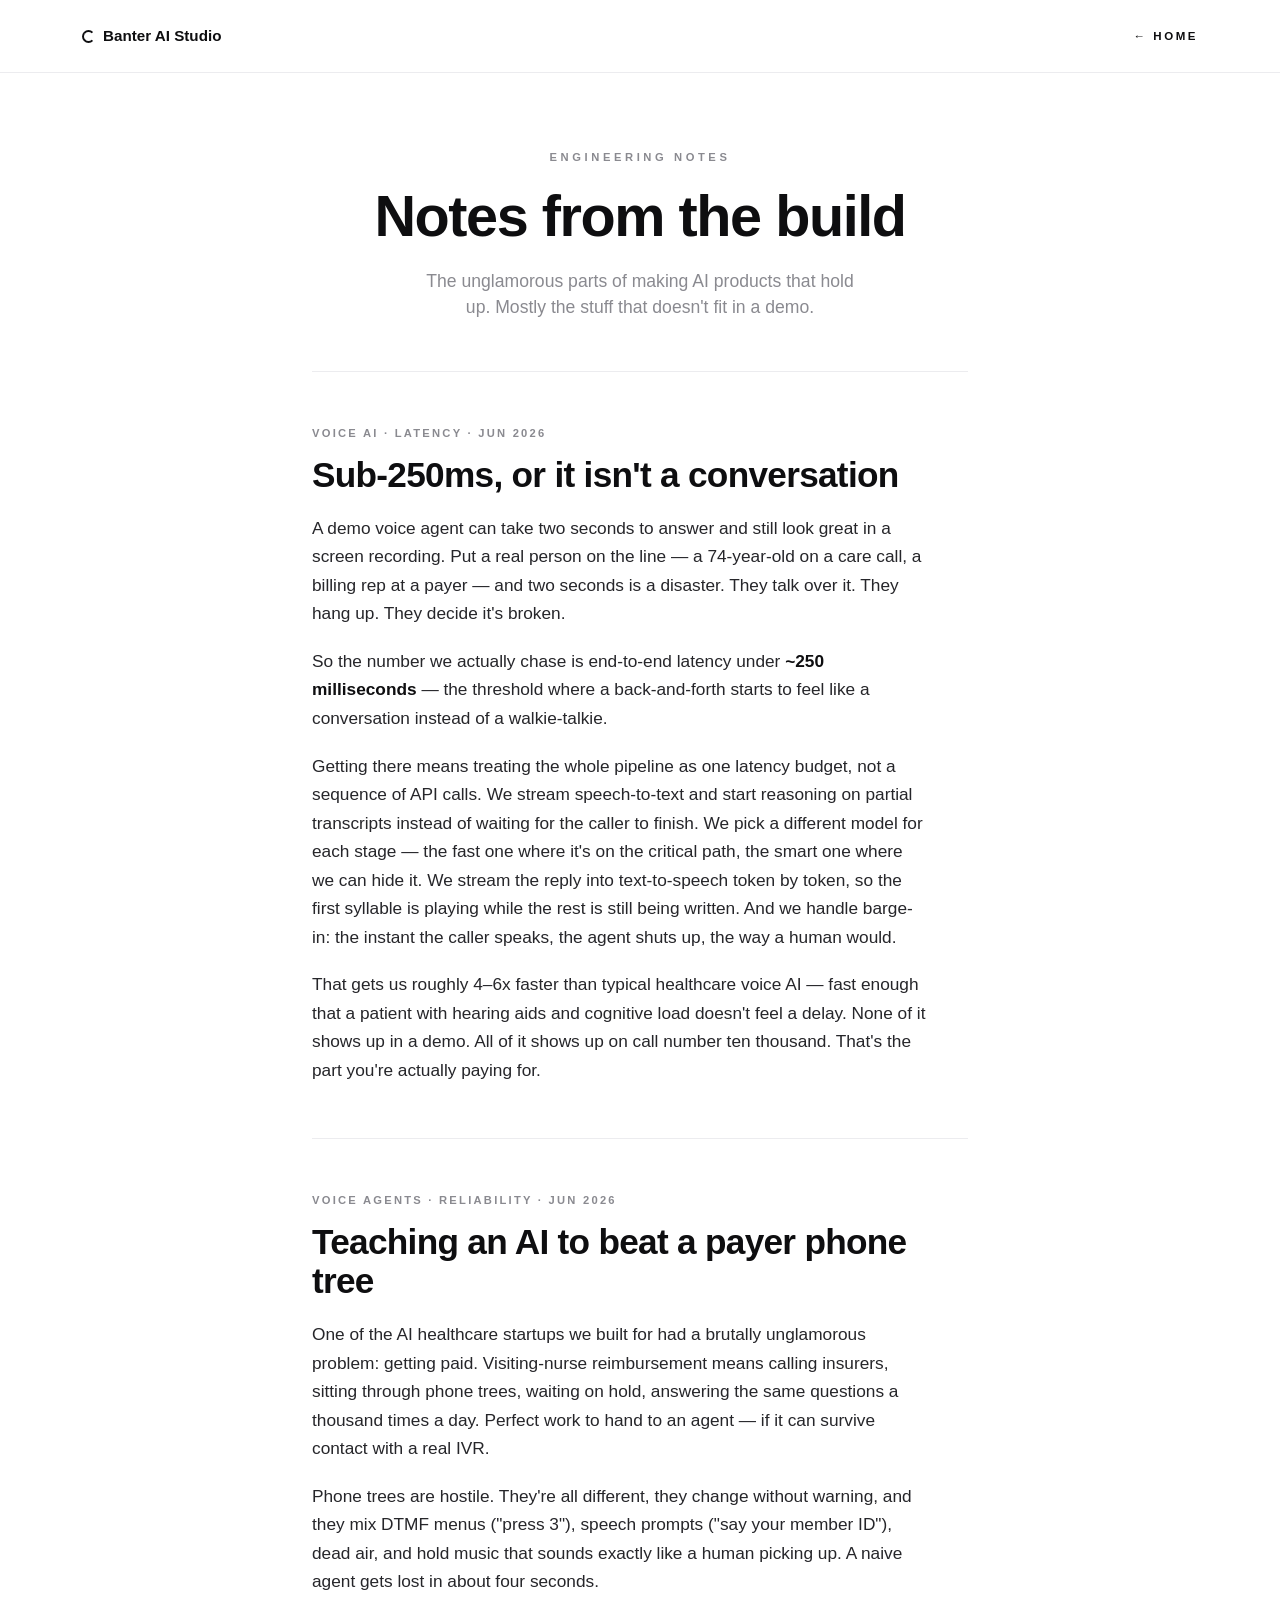
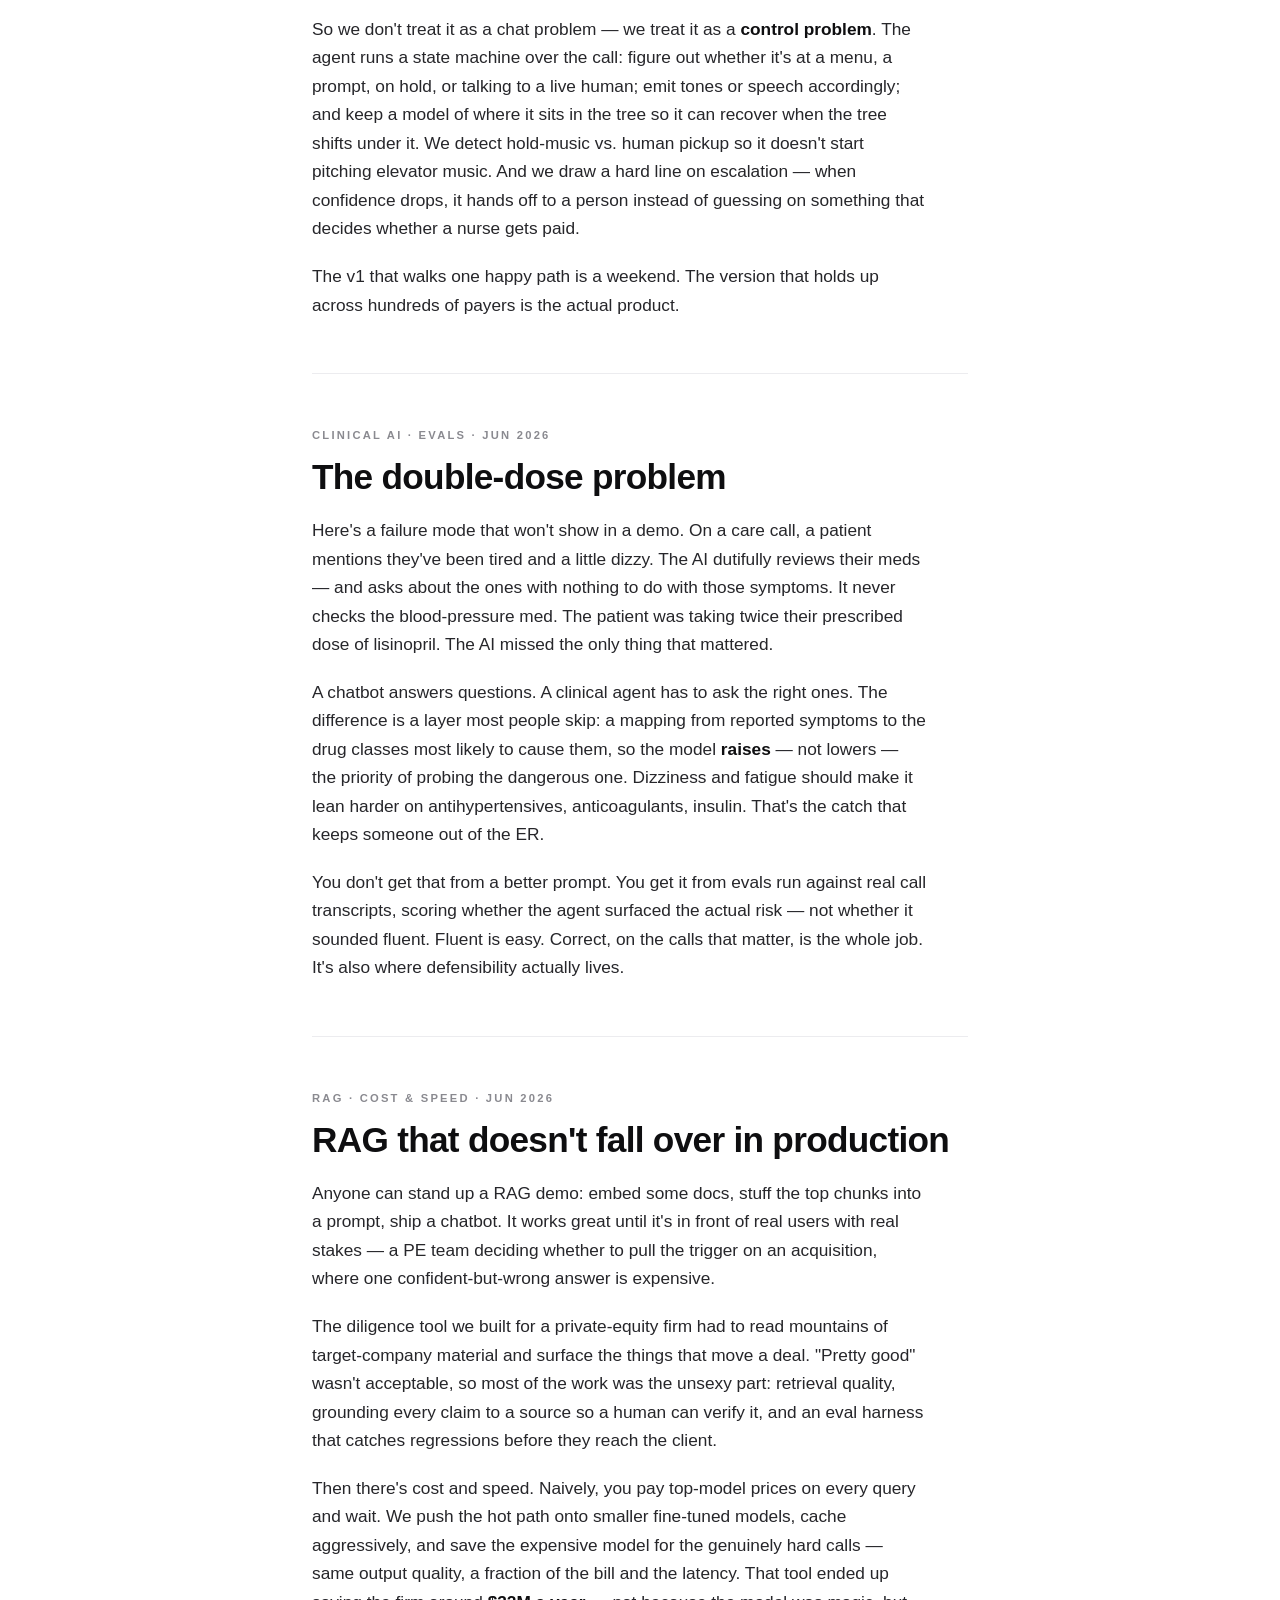
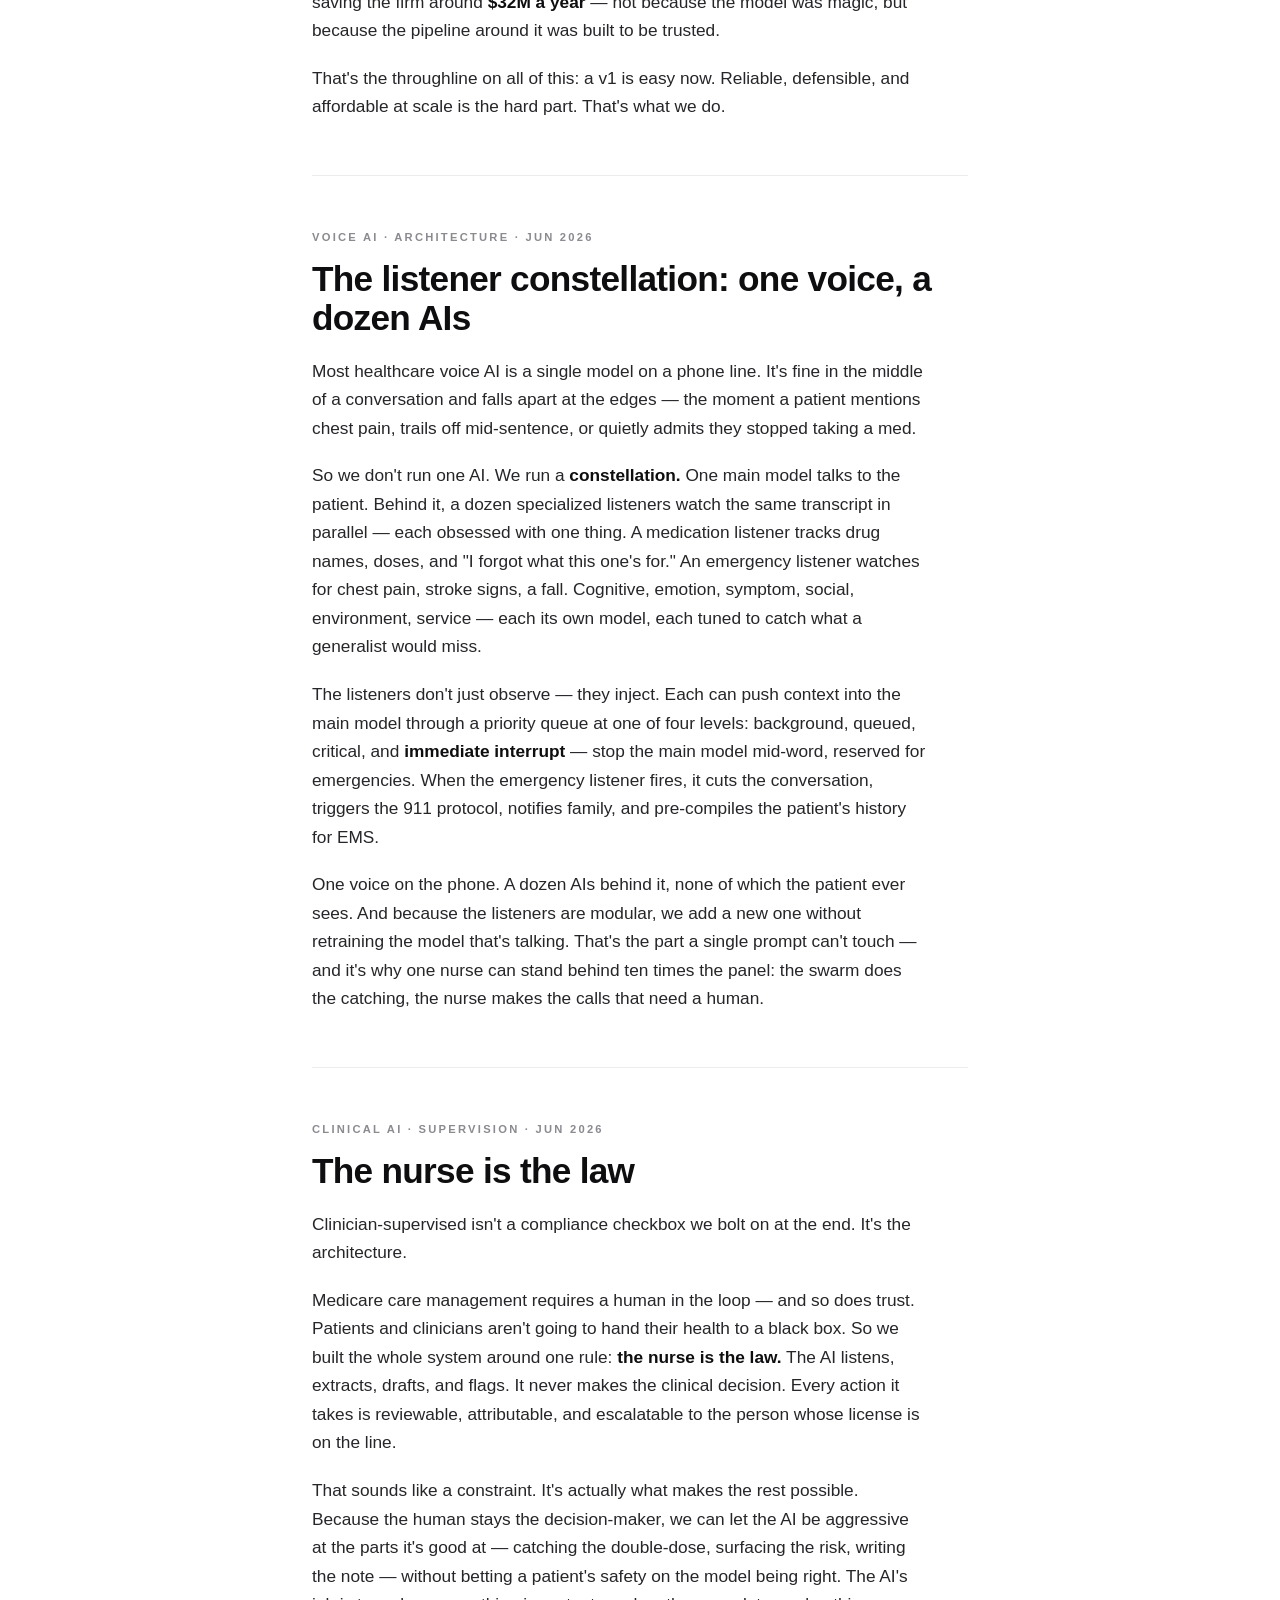
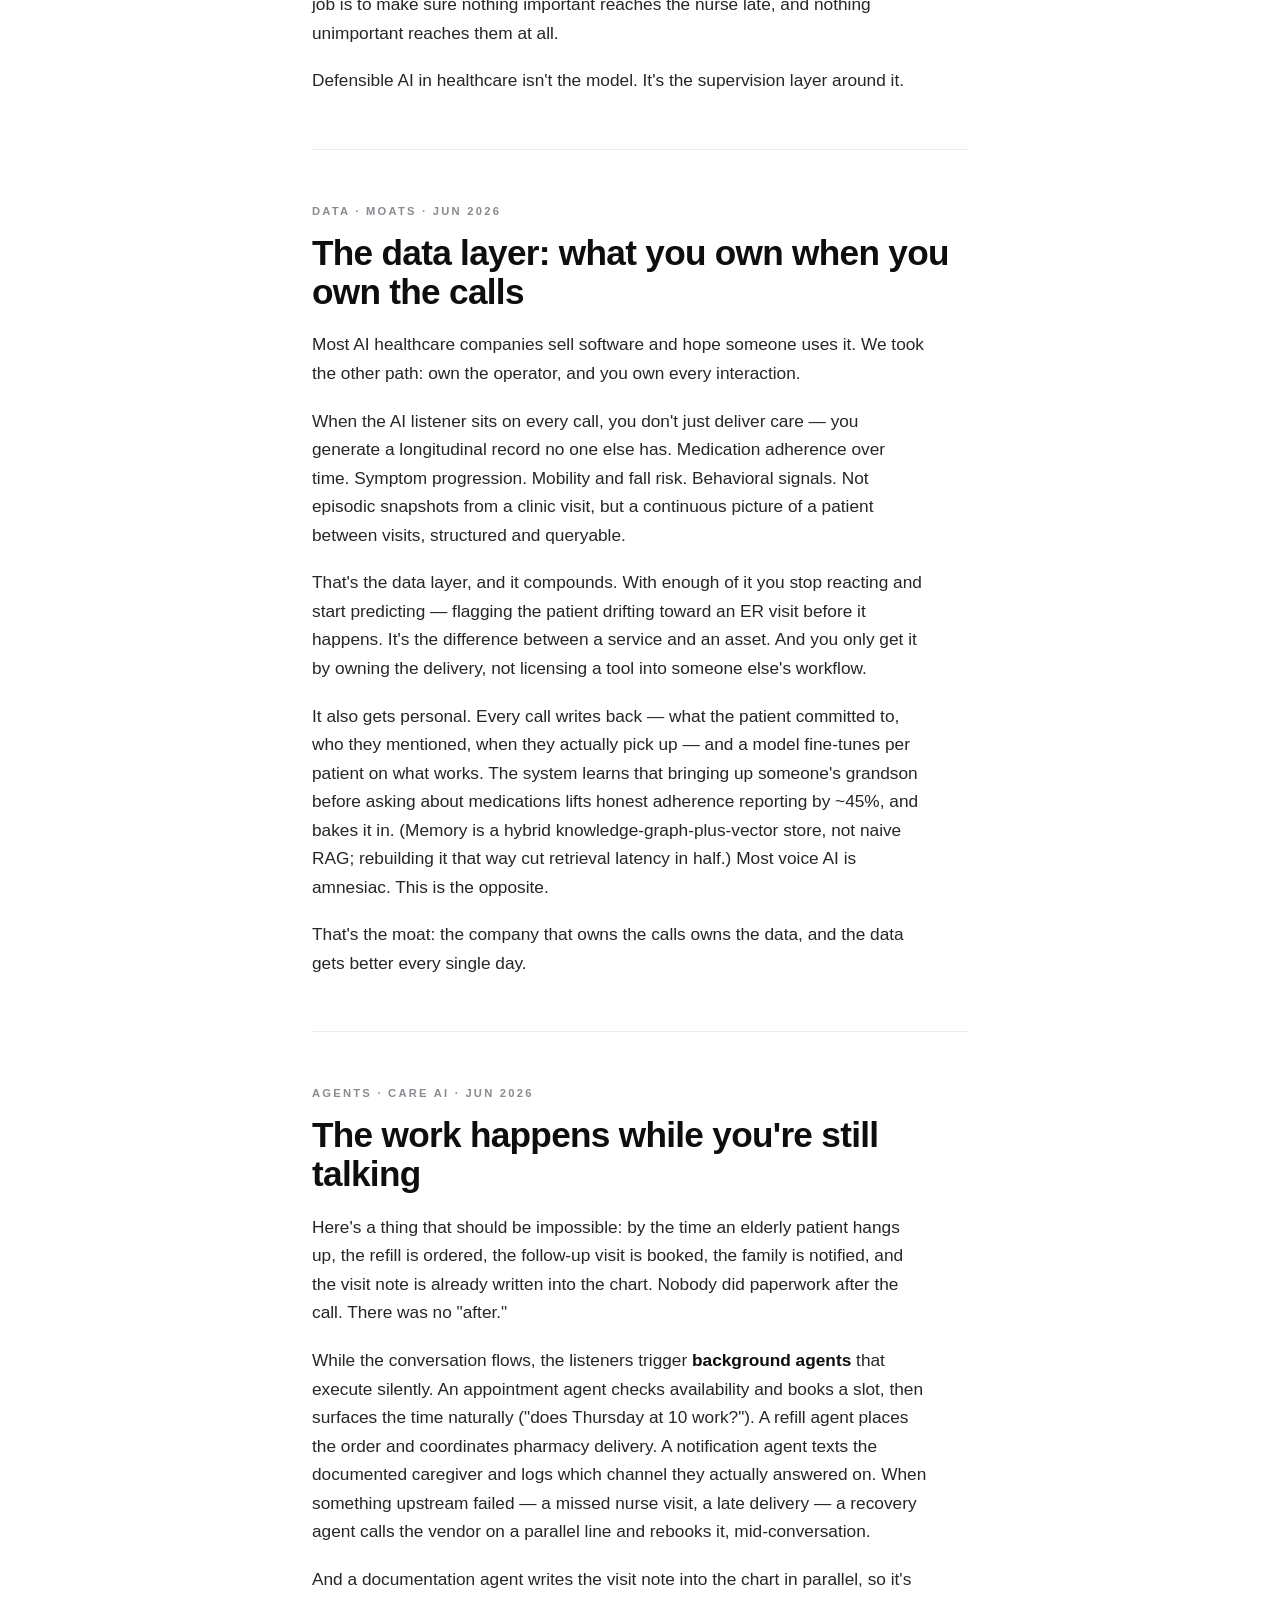
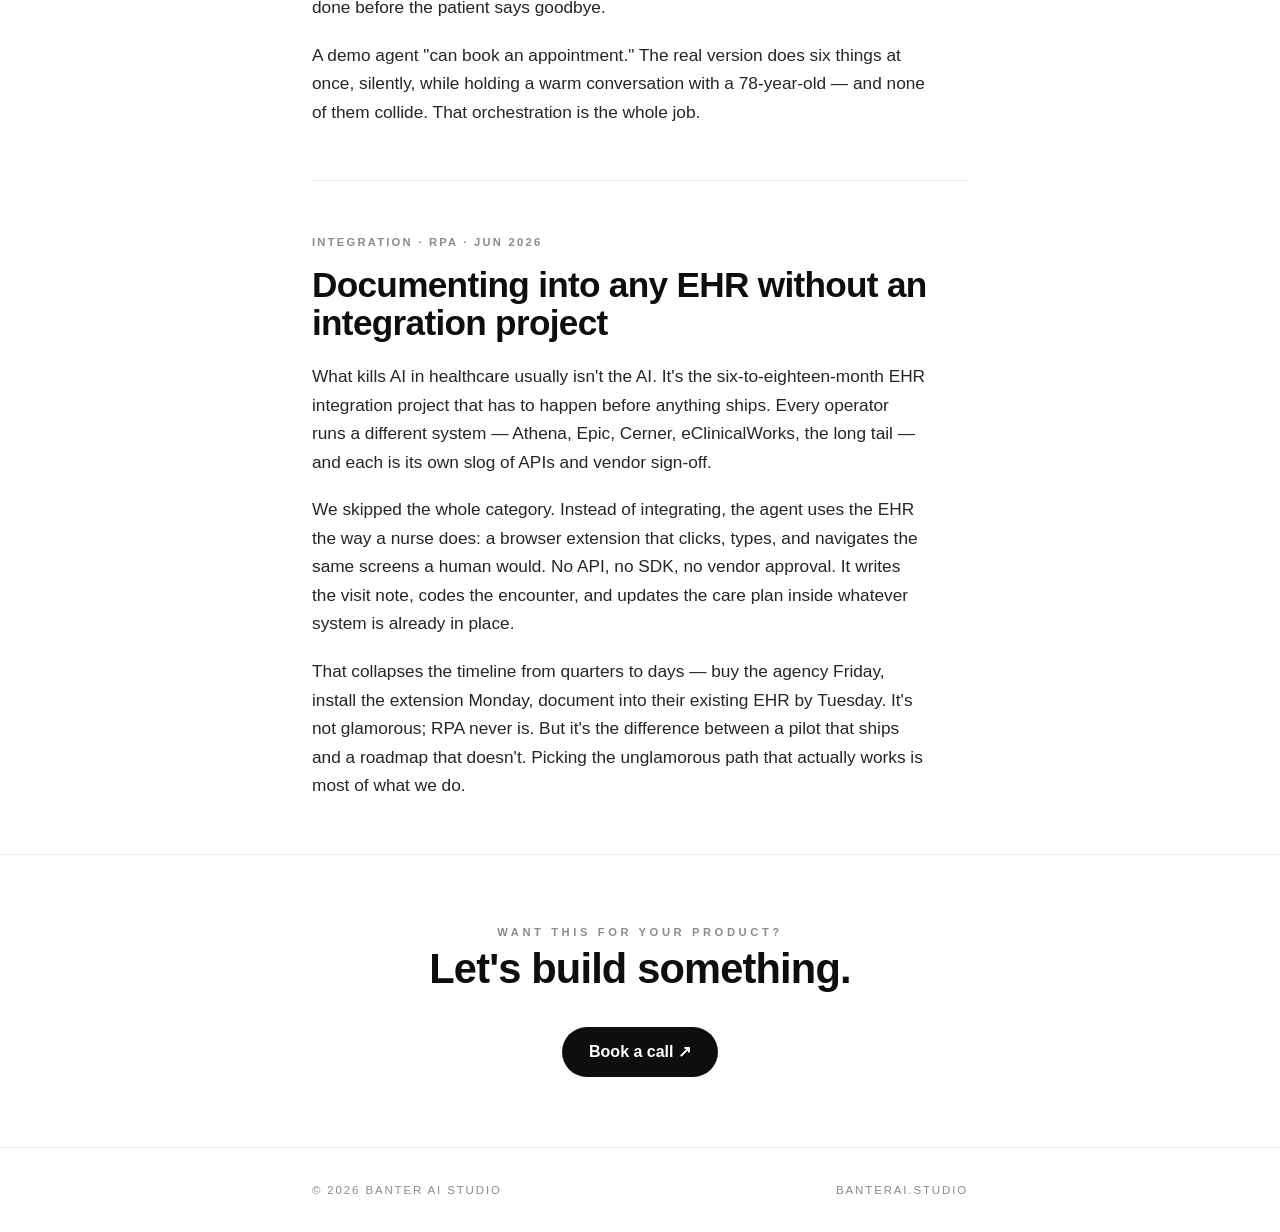
==== blog.html @ 206d5195 "Add files via upload" ====
<!-- Banter AI Studio — engineering notes. banterai.studio/blog -->
<!DOCTYPE html>
<html lang="en">
<head>
<meta charset="UTF-8">
<meta name="viewport" content="width=device-width, initial-scale=1.0">
<title>Banter AI Studio — Engineering Notes</title>
<meta name="description" content="Field notes from building defensible AI products. Voice latency, phone-tree agents, clinical safety, production RAG.">
<style>
  :root{ --ink:#0e0e10; --mute:#8a8a90; --faint:#bcbcc2; --line:#ececef; --bg:#ffffff; }
  *{box-sizing:border-box;margin:0;padding:0}
  html{scroll-behavior:smooth}
  body{font-family:-apple-system,BlinkMacSystemFont,"Segoe UI",Helvetica,Arial,sans-serif;
    color:var(--ink);background:var(--bg);-webkit-font-smoothing:antialiased;line-height:1.4}
  a{color:inherit;text-decoration:none}
  .wrap{max-width:720px;margin:0 auto;padding:0 32px}
  .eyebrow{font-size:.7rem;letter-spacing:.32em;text-transform:uppercase;color:var(--mute);font-weight:600}

  nav{position:fixed;top:0;left:0;right:0;z-index:20;background:rgba(255,255,255,.86);backdrop-filter:blur(10px);border-bottom:1px solid var(--line)}
  nav .row{display:flex;align-items:center;justify-content:space-between;height:72px;max-width:1180px;margin:0 auto;padding:0 32px}
  .mark{display:flex;align-items:center;gap:.5rem;font-weight:700;font-size:.95rem}
  .mark .dot{width:13px;height:13px;border:2px solid var(--ink);border-radius:50%;border-right-color:transparent;display:inline-block}
  .nav-link{font-size:.72rem;letter-spacing:.22em;text-transform:uppercase;font-weight:600}

  header.top{padding:150px 0 50px;text-align:center}
  header.top h1{margin-top:1.4rem;font-size:clamp(2.2rem,6vw,3.6rem);font-weight:800;letter-spacing:-.025em;line-height:1}
  header.top p{margin:1.4rem auto 0;font-size:1.1rem;color:var(--mute);max-width:46ch;line-height:1.5}

  article{padding:54px 0;border-top:1px solid var(--line)}
  article .tag{font-size:.7rem;letter-spacing:.2em;text-transform:uppercase;color:var(--mute);font-weight:600}
  article h2{margin-top:.9rem;font-size:clamp(1.6rem,3.6vw,2.2rem);font-weight:800;letter-spacing:-.02em;line-height:1.1}
  article p{margin-top:1.2rem;font-size:1.08rem;color:#26262a;line-height:1.65;max-width:64ch}
  article p .lead-in{color:var(--ink);font-weight:600}

  .endcap{padding:70px 0;border-top:1px solid var(--line);text-align:center}
  .endcap h3{font-size:clamp(1.6rem,5vw,2.6rem);font-weight:800;letter-spacing:-.02em}
  .endcap .book{display:inline-block;margin-top:1.8rem;background:var(--ink);color:#fff;padding:.85rem 1.7rem;border-radius:999px;font-size:1rem;font-weight:600}

  footer{border-top:1px solid var(--line);padding:34px 0;color:var(--mute);font-size:.72rem;letter-spacing:.16em;text-transform:uppercase}
  footer .row{display:flex;justify-content:space-between;flex-wrap:wrap;gap:1rem}
</style>
</head>
<body>

<nav>
  <div class="row">
    <a class="mark" href="index.html"><span class="dot"></span> Banter AI Studio</a>
    <a class="nav-link" href="index.html">← Home</a>
  </div>
</nav>

<header class="top">
  <div class="wrap">
    <div class="eyebrow">Engineering notes</div>
    <h1>Notes from the build</h1>
    <p>The unglamorous parts of making AI products that hold up. Mostly the stuff that doesn't fit in a demo.</p>
  </div>
</header>

<div class="wrap">

  <article>
    <div class="tag">Voice AI · Latency · Jun 2026</div>
    <h2>Sub-250ms, or it isn't a conversation</h2>
    <p>A demo voice agent can take two seconds to answer and still look great in a screen recording. Put a real person on the line — a 74-year-old on a care call, a billing rep at a payer — and two seconds is a disaster. They talk over it. They hang up. They decide it's broken.</p>
    <p>So the number we actually chase is end-to-end latency under <span class="lead-in">~250 milliseconds</span> — the threshold where a back-and-forth starts to feel like a conversation instead of a walkie-talkie.</p>
    <p>Getting there means treating the whole pipeline as one latency budget, not a sequence of API calls. We stream speech-to-text and start reasoning on partial transcripts instead of waiting for the caller to finish. We pick a different model for each stage — the fast one where it's on the critical path, the smart one where we can hide it. We stream the reply into text-to-speech token by token, so the first syllable is playing while the rest is still being written. And we handle barge-in: the instant the caller speaks, the agent shuts up, the way a human would.</p>
    <p>That gets us roughly 4–6x faster than typical healthcare voice AI — fast enough that a patient with hearing aids and cognitive load doesn't feel a delay. None of it shows up in a demo. All of it shows up on call number ten thousand. That's the part you're actually paying for.</p>
  </article>

  <article>
    <div class="tag">Voice agents · Reliability · Jun 2026</div>
    <h2>Teaching an AI to beat a payer phone tree</h2>
    <p>One of the AI healthcare startups we built for had a brutally unglamorous problem: getting paid. Visiting-nurse reimbursement means calling insurers, sitting through phone trees, waiting on hold, answering the same questions a thousand times a day. Perfect work to hand to an agent — if it can survive contact with a real IVR.</p>
    <p>Phone trees are hostile. They're all different, they change without warning, and they mix DTMF menus ("press 3"), speech prompts ("say your member ID"), dead air, and hold music that sounds exactly like a human picking up. A naive agent gets lost in about four seconds.</p>
    <p>So we don't treat it as a chat problem — we treat it as a <span class="lead-in">control problem</span>. The agent runs a state machine over the call: figure out whether it's at a menu, a prompt, on hold, or talking to a live human; emit tones or speech accordingly; and keep a model of where it sits in the tree so it can recover when the tree shifts under it. We detect hold-music vs. human pickup so it doesn't start pitching elevator music. And we draw a hard line on escalation — when confidence drops, it hands off to a person instead of guessing on something that decides whether a nurse gets paid.</p>
    <p>The v1 that walks one happy path is a weekend. The version that holds up across hundreds of payers is the actual product.</p>
  </article>

  <article>
    <div class="tag">Clinical AI · Evals · Jun 2026</div>
    <h2>The double-dose problem</h2>
    <p>Here's a failure mode that won't show in a demo. On a care call, a patient mentions they've been tired and a little dizzy. The AI dutifully reviews their meds — and asks about the ones with nothing to do with those symptoms. It never checks the blood-pressure med. The patient was taking twice their prescribed dose of lisinopril. The AI missed the only thing that mattered.</p>
    <p>A chatbot answers questions. A clinical agent has to ask the right ones. The difference is a layer most people skip: a mapping from reported symptoms to the drug classes most likely to cause them, so the model <span class="lead-in">raises</span> — not lowers — the priority of probing the dangerous one. Dizziness and fatigue should make it lean harder on antihypertensives, anticoagulants, insulin. That's the catch that keeps someone out of the ER.</p>
    <p>You don't get that from a better prompt. You get it from evals run against real call transcripts, scoring whether the agent surfaced the actual risk — not whether it sounded fluent. Fluent is easy. Correct, on the calls that matter, is the whole job. It's also where defensibility actually lives.</p>
  </article>

  <article>
    <div class="tag">RAG · Cost &amp; speed · Jun 2026</div>
    <h2>RAG that doesn't fall over in production</h2>
    <p>Anyone can stand up a RAG demo: embed some docs, stuff the top chunks into a prompt, ship a chatbot. It works great until it's in front of real users with real stakes — a PE team deciding whether to pull the trigger on an acquisition, where one confident-but-wrong answer is expensive.</p>
    <p>The diligence tool we built for a private-equity firm had to read mountains of target-company material and surface the things that move a deal. "Pretty good" wasn't acceptable, so most of the work was the unsexy part: retrieval quality, grounding every claim to a source so a human can verify it, and an eval harness that catches regressions before they reach the client.</p>
    <p>Then there's cost and speed. Naively, you pay top-model prices on every query and wait. We push the hot path onto smaller fine-tuned models, cache aggressively, and save the expensive model for the genuinely hard calls — same output quality, a fraction of the bill and the latency. That tool ended up saving the firm around <span class="lead-in">$32M a year</span> — not because the model was magic, but because the pipeline around it was built to be trusted.</p>
    <p>That's the throughline on all of this: a v1 is easy now. Reliable, defensible, and affordable at scale is the hard part. That's what we do.</p>
  </article>

  <article>
    <div class="tag">Voice AI · Architecture · Jun 2026</div>
    <h2>The listener constellation: one voice, a dozen AIs</h2>
    <p>Most healthcare voice AI is a single model on a phone line. It's fine in the middle of a conversation and falls apart at the edges — the moment a patient mentions chest pain, trails off mid-sentence, or quietly admits they stopped taking a med.</p>
    <p>So we don't run one AI. We run a <span class="lead-in">constellation.</span> One main model talks to the patient. Behind it, a dozen specialized listeners watch the same transcript in parallel — each obsessed with one thing. A medication listener tracks drug names, doses, and "I forgot what this one's for." An emergency listener watches for chest pain, stroke signs, a fall. Cognitive, emotion, symptom, social, environment, service — each its own model, each tuned to catch what a generalist would miss.</p>
    <p>The listeners don't just observe — they inject. Each can push context into the main model through a priority queue at one of four levels: background, queued, critical, and <span class="lead-in">immediate interrupt</span> — stop the main model mid-word, reserved for emergencies. When the emergency listener fires, it cuts the conversation, triggers the 911 protocol, notifies family, and pre-compiles the patient's history for EMS.</p>
    <p>One voice on the phone. A dozen AIs behind it, none of which the patient ever sees. And because the listeners are modular, we add a new one without retraining the model that's talking. That's the part a single prompt can't touch — and it's why one nurse can stand behind ten times the panel: the swarm does the catching, the nurse makes the calls that need a human.</p>
  </article>

  <article>
    <div class="tag">Clinical AI · Supervision · Jun 2026</div>
    <h2>The nurse is the law</h2>
    <p>Clinician-supervised isn't a compliance checkbox we bolt on at the end. It's the architecture.</p>
    <p>Medicare care management requires a human in the loop — and so does trust. Patients and clinicians aren't going to hand their health to a black box. So we built the whole system around one rule: <span class="lead-in">the nurse is the law.</span> The AI listens, extracts, drafts, and flags. It never makes the clinical decision. Every action it takes is reviewable, attributable, and escalatable to the person whose license is on the line.</p>
    <p>That sounds like a constraint. It's actually what makes the rest possible. Because the human stays the decision-maker, we can let the AI be aggressive at the parts it's good at — catching the double-dose, surfacing the risk, writing the note — without betting a patient's safety on the model being right. The AI's job is to make sure nothing important reaches the nurse late, and nothing unimportant reaches them at all.</p>
    <p>Defensible AI in healthcare isn't the model. It's the supervision layer around it.</p>
  </article>

  <article>
    <div class="tag">Data · Moats · Jun 2026</div>
    <h2>The data layer: what you own when you own the calls</h2>
    <p>Most AI healthcare companies sell software and hope someone uses it. We took the other path: own the operator, and you own every interaction.</p>
    <p>When the AI listener sits on every call, you don't just deliver care — you generate a longitudinal record no one else has. Medication adherence over time. Symptom progression. Mobility and fall risk. Behavioral signals. Not episodic snapshots from a clinic visit, but a continuous picture of a patient between visits, structured and queryable.</p>
    <p>That's the data layer, and it compounds. With enough of it you stop reacting and start predicting — flagging the patient drifting toward an ER visit before it happens. It's the difference between a service and an asset. And you only get it by owning the delivery, not licensing a tool into someone else's workflow.</p>
    <p>It also gets personal. Every call writes back — what the patient committed to, who they mentioned, when they actually pick up — and a model fine-tunes per patient on what works. The system learns that bringing up someone's grandson before asking about medications lifts honest adherence reporting by ~45%, and bakes it in. (Memory is a hybrid knowledge-graph-plus-vector store, not naive RAG; rebuilding it that way cut retrieval latency in half.) Most voice AI is amnesiac. This is the opposite.</p>
    <p>That's the moat: the company that owns the calls owns the data, and the data gets better every single day.</p>
  </article>

  <article>
    <div class="tag">Agents · Care AI · Jun 2026</div>
    <h2>The work happens while you're still talking</h2>
    <p>Here's a thing that should be impossible: by the time an elderly patient hangs up, the refill is ordered, the follow-up visit is booked, the family is notified, and the visit note is already written into the chart. Nobody did paperwork after the call. There was no "after."</p>
    <p>While the conversation flows, the listeners trigger <span class="lead-in">background agents</span> that execute silently. An appointment agent checks availability and books a slot, then surfaces the time naturally ("does Thursday at 10 work?"). A refill agent places the order and coordinates pharmacy delivery. A notification agent texts the documented caregiver and logs which channel they actually answered on. When something upstream failed — a missed nurse visit, a late delivery — a recovery agent calls the vendor on a parallel line and rebooks it, mid-conversation.</p>
    <p>And a documentation agent writes the visit note into the chart in parallel, so it's done before the patient says goodbye.</p>
    <p>A demo agent "can book an appointment." The real version does six things at once, silently, while holding a warm conversation with a 78-year-old — and none of them collide. That orchestration is the whole job.</p>
  </article>

  <article>
    <div class="tag">Integration · RPA · Jun 2026</div>
    <h2>Documenting into any EHR without an integration project</h2>
    <p>What kills AI in healthcare usually isn't the AI. It's the six-to-eighteen-month EHR integration project that has to happen before anything ships. Every operator runs a different system — Athena, Epic, Cerner, eClinicalWorks, the long tail — and each is its own slog of APIs and vendor sign-off.</p>
    <p>We skipped the whole category. Instead of integrating, the agent uses the EHR the way a nurse does: a browser extension that clicks, types, and navigates the same screens a human would. No API, no SDK, no vendor approval. It writes the visit note, codes the encounter, and updates the care plan inside whatever system is already in place.</p>
    <p>That collapses the timeline from quarters to days — buy the agency Friday, install the extension Monday, document into their existing EHR by Tuesday. It's not glamorous; RPA never is. But it's the difference between a pilot that ships and a roadmap that doesn't. Picking the unglamorous path that actually works is most of what we do.</p>
  </article>

</div>

<div class="endcap">
  <div class="wrap">
    <div class="eyebrow">Want this for your product?</div>
    <h3>Let's build something.</h3>
    <a class="book" href="https://calendly.com/banterai" target="_blank" rel="noopener">Book a call ↗</a>
  </div>
</div>

<footer>
  <div class="wrap">
    <div class="row">
      <span>© 2026 Banter AI Studio</span>
      <span>banterai.studio</span>
    </div>
  </div>
</footer>

</body>
</html>
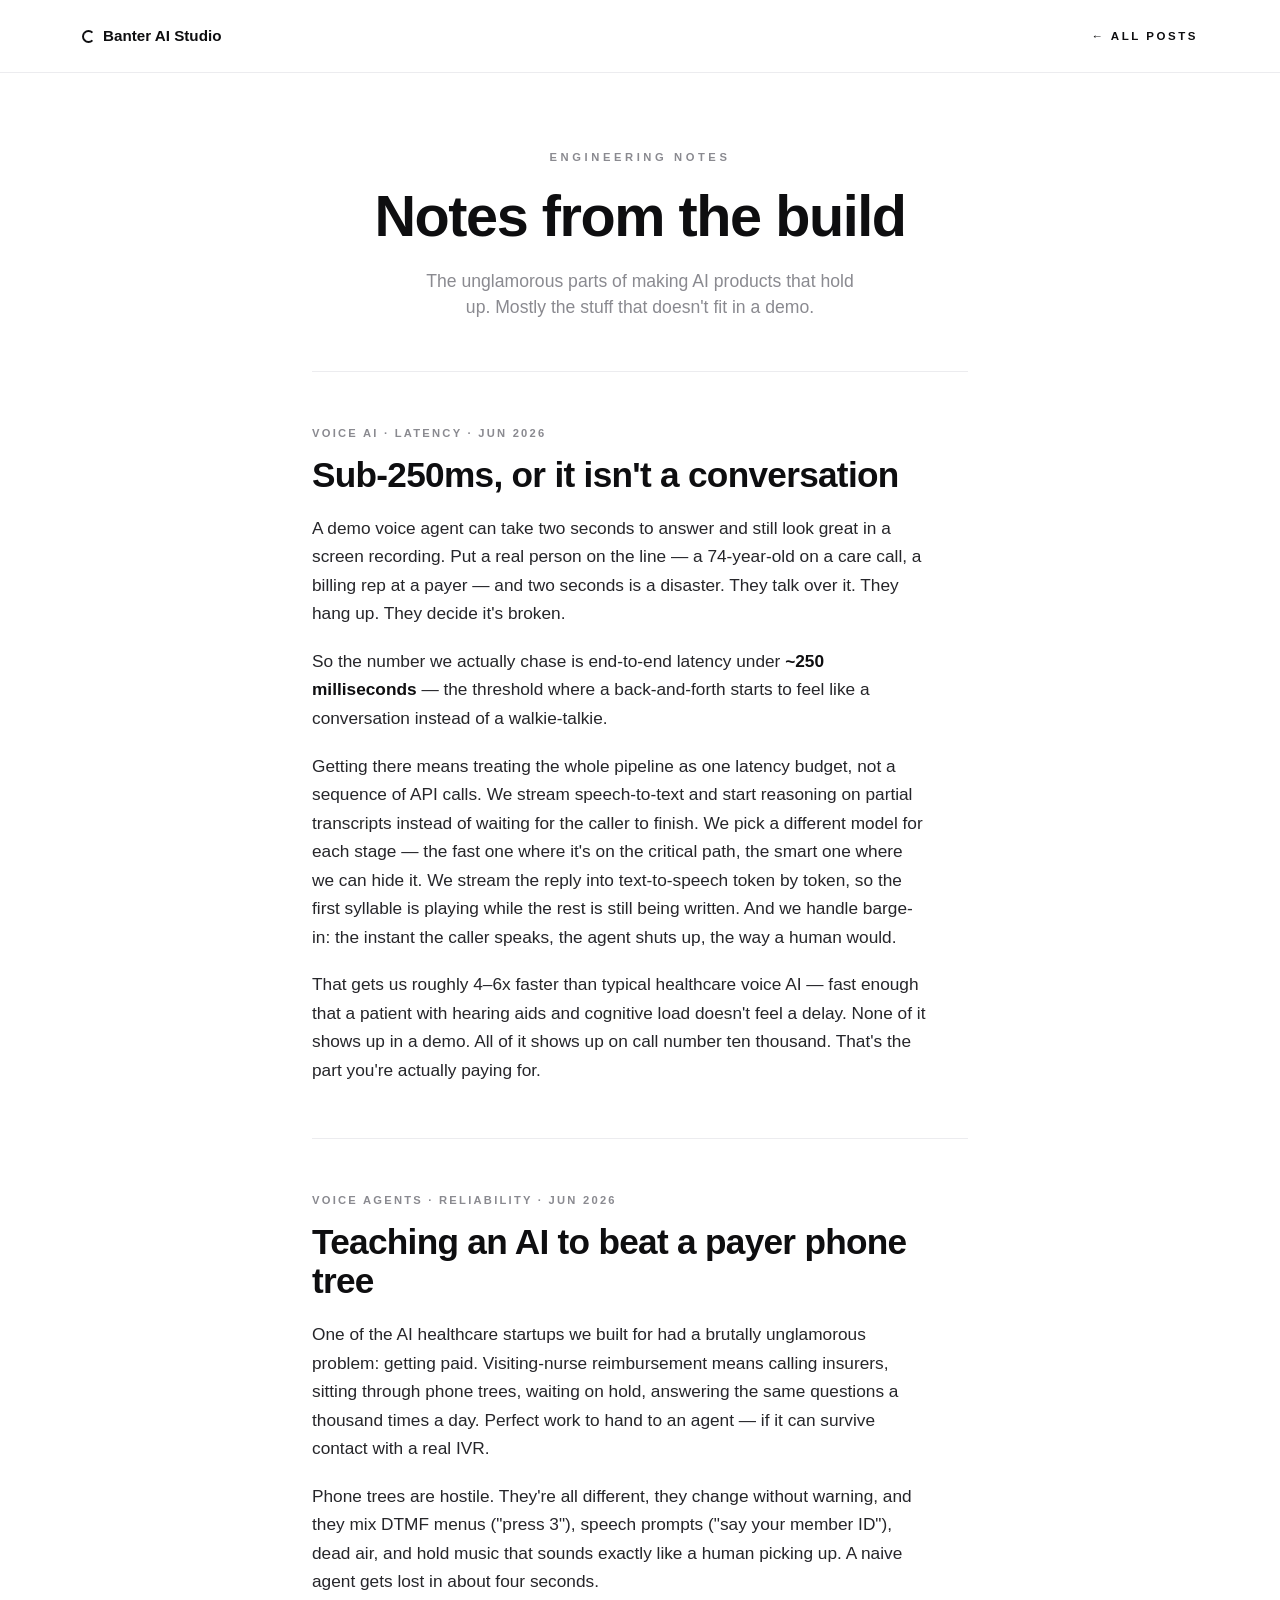
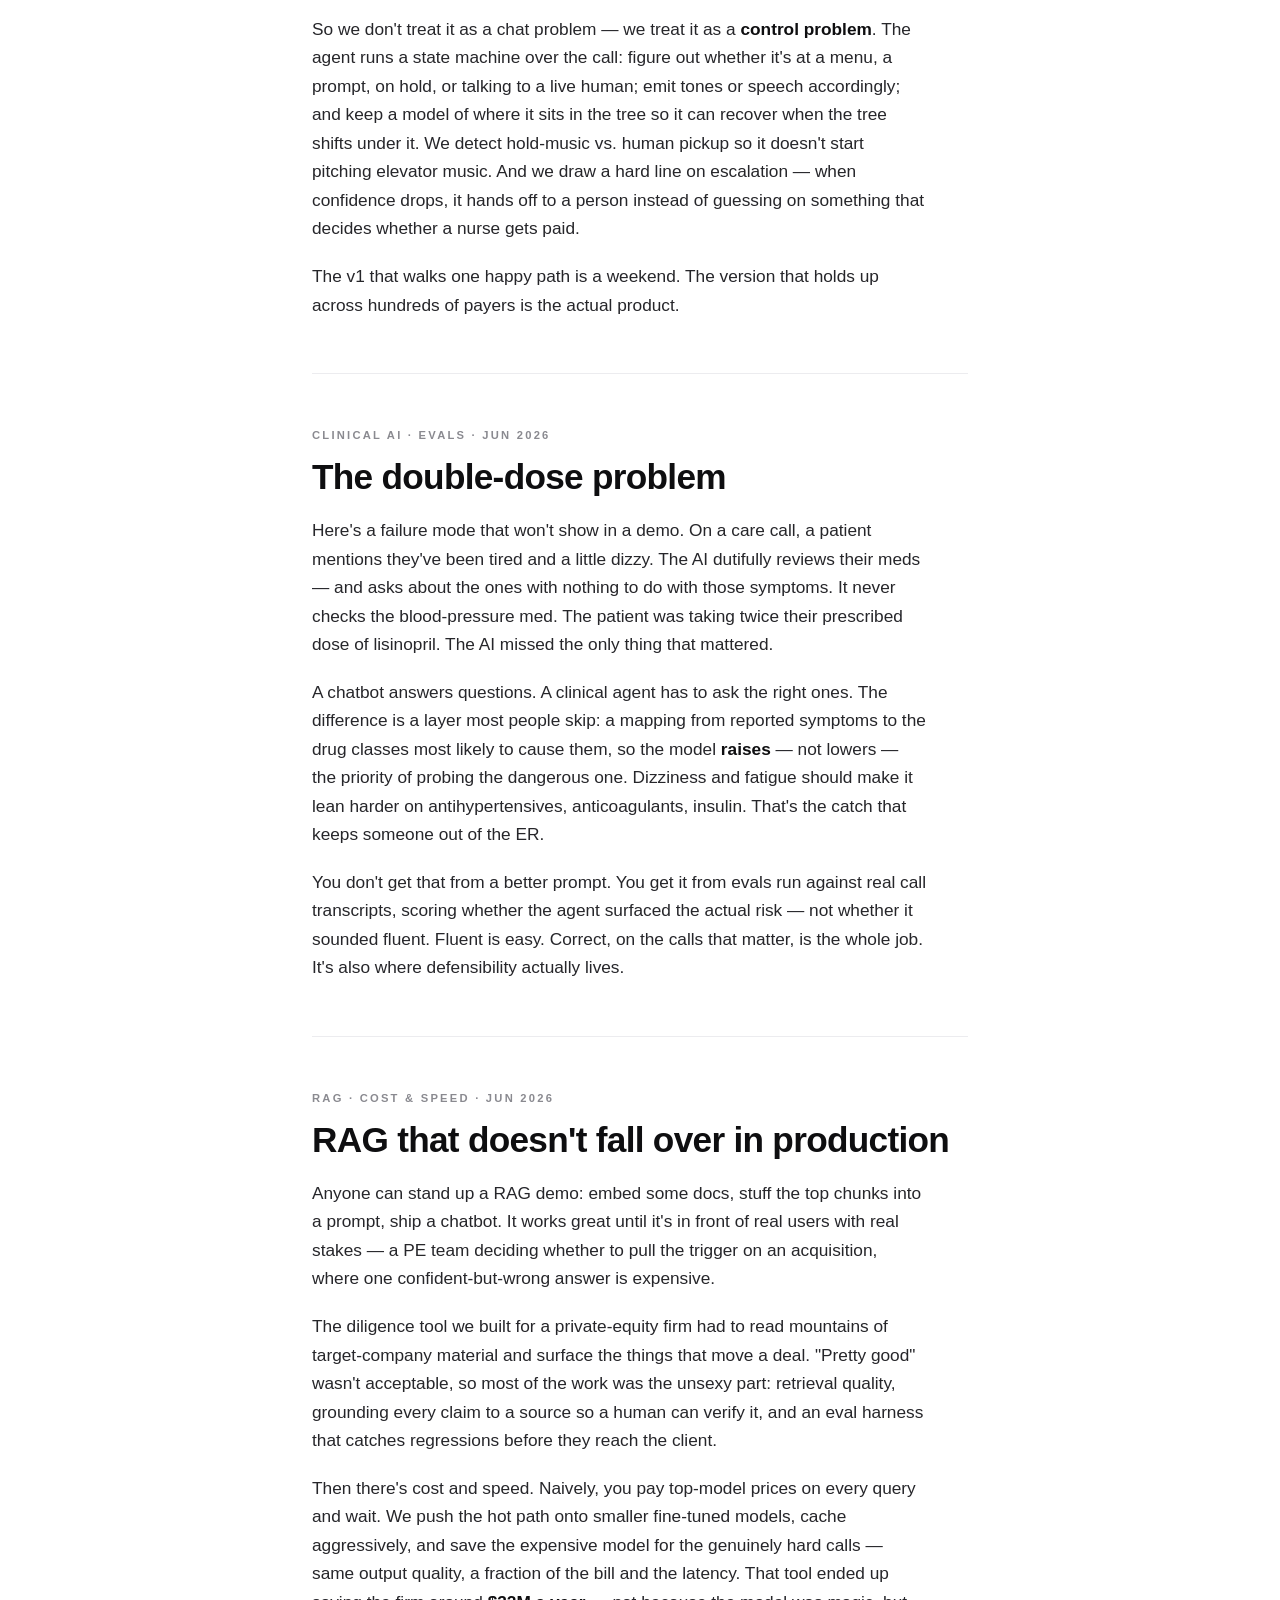
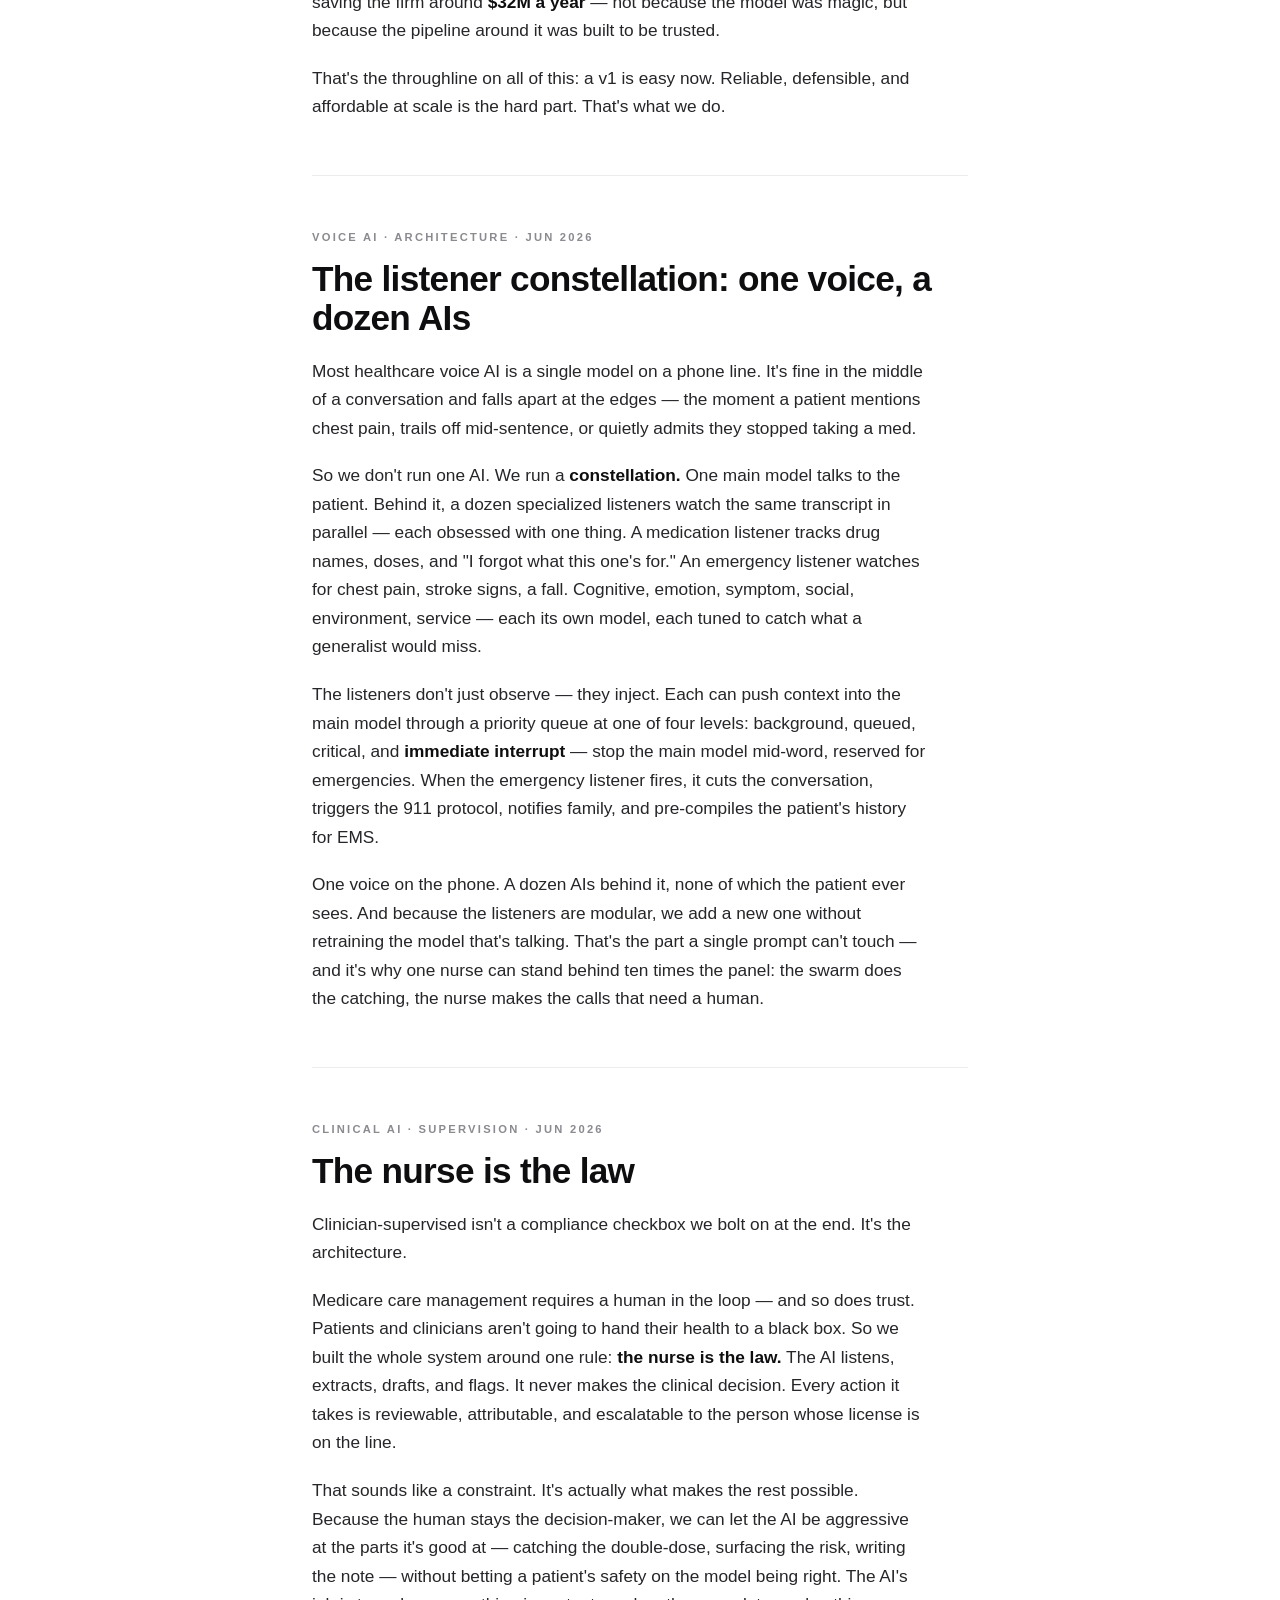
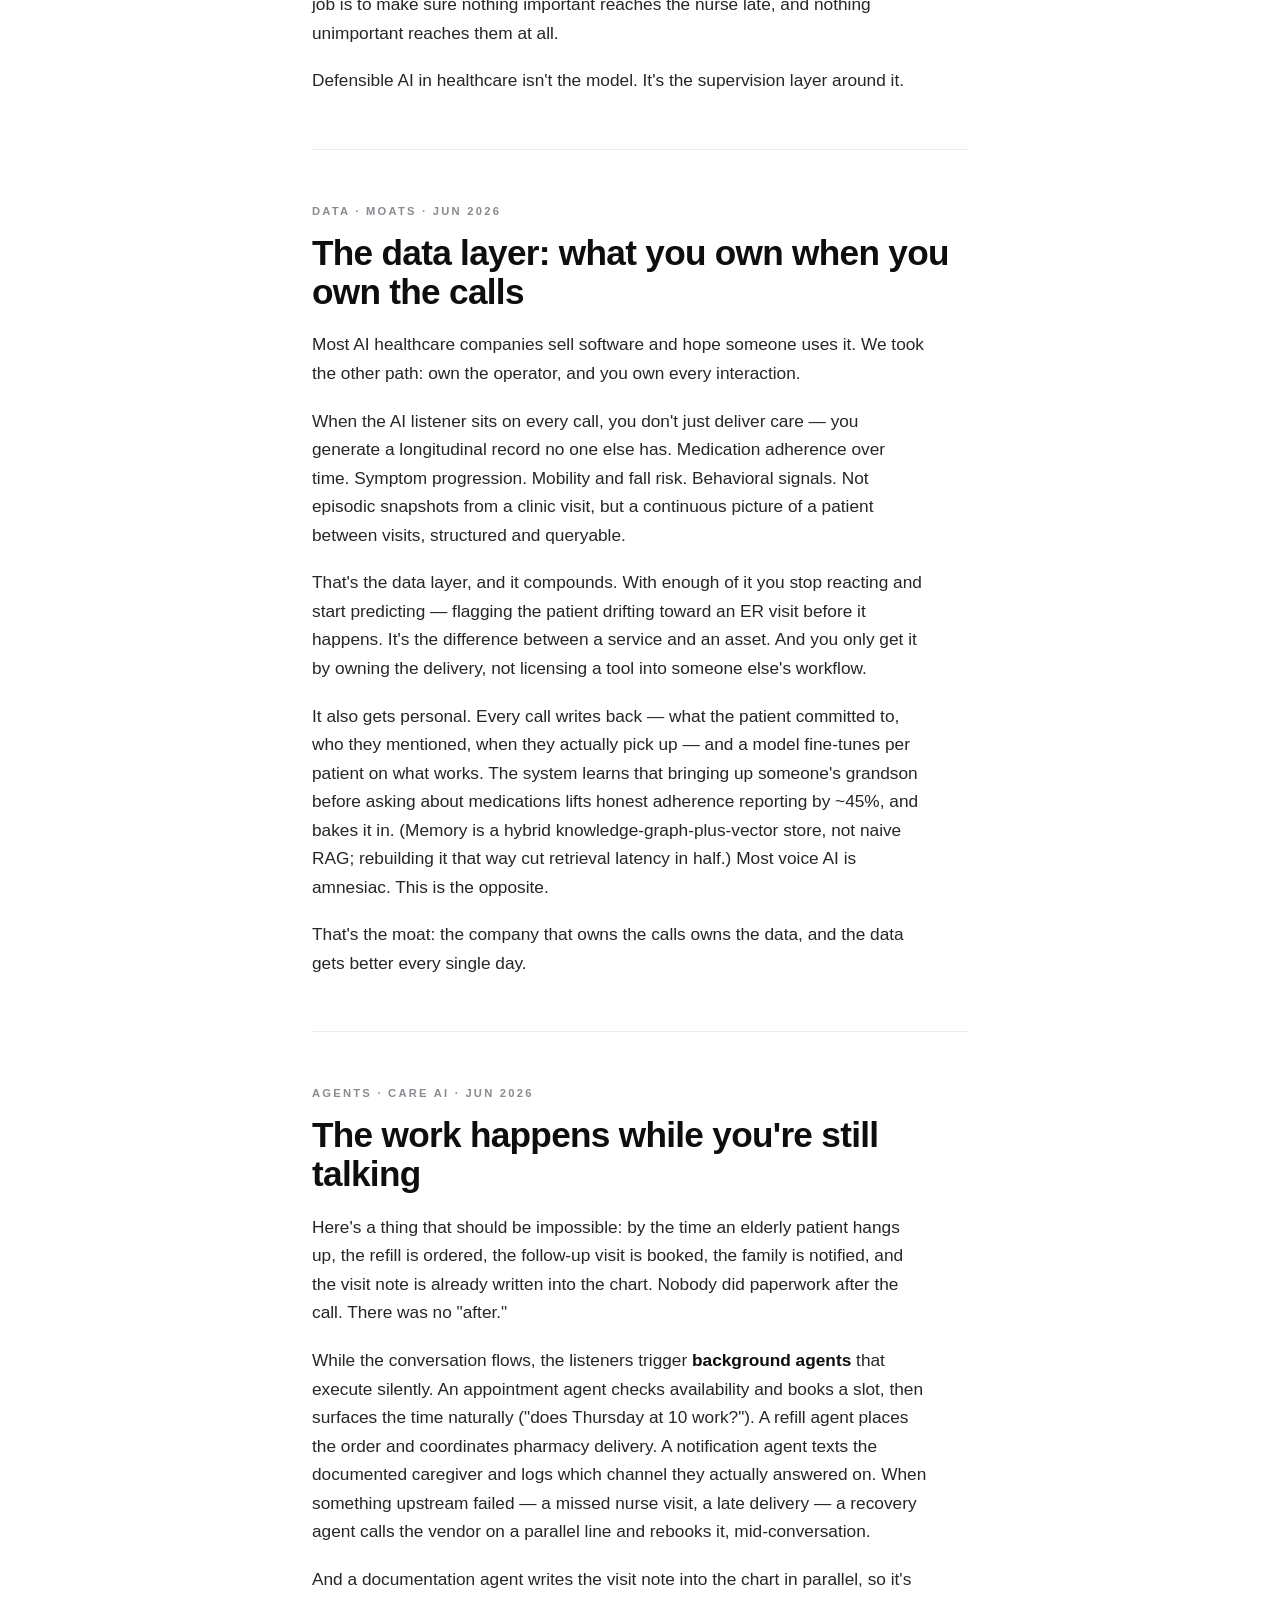
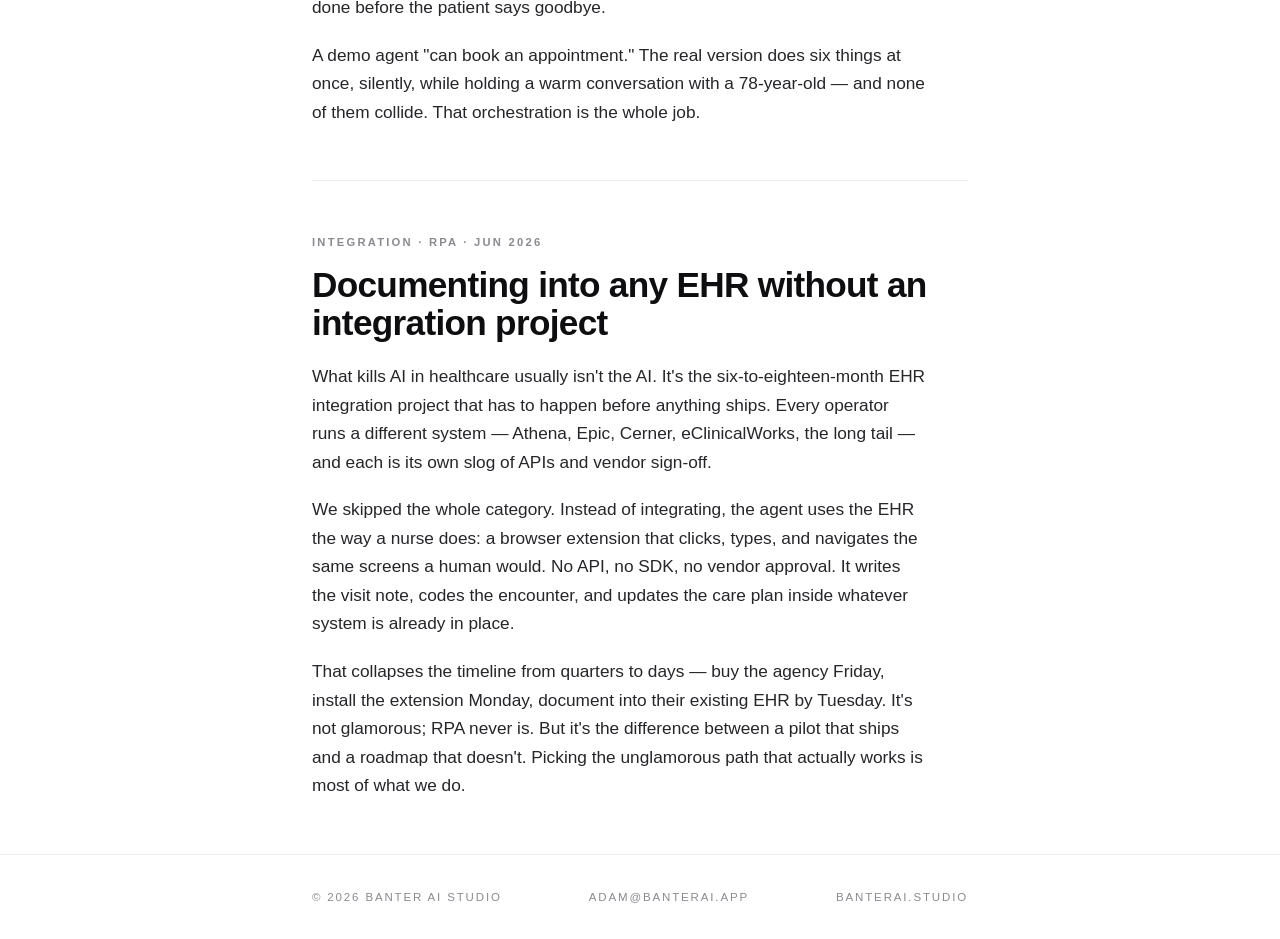
==== commit 3370093f: "Rebuild as engineering blog" ====
--- a/blog.html
+++ b/blog.html
@@ -45,7 +45,7 @@
 <nav>
   <div class="row">
     <a class="mark" href="index.html"><span class="dot"></span> Banter AI Studio</a>
-    <a class="nav-link" href="index.html">← Home</a>
+    <a class="nav-link" href="index.html">← All posts</a>
   </div>
 </nav>
 
@@ -59,7 +59,7 @@
 
 <div class="wrap">
 
-  <article>
+  <article id="latency">
     <div class="tag">Voice AI · Latency · Jun 2026</div>
     <h2>Sub-250ms, or it isn't a conversation</h2>
     <p>A demo voice agent can take two seconds to answer and still look great in a screen recording. Put a real person on the line — a 74-year-old on a care call, a billing rep at a payer — and two seconds is a disaster. They talk over it. They hang up. They decide it's broken.</p>
@@ -68,7 +68,7 @@
     <p>That gets us roughly 4–6x faster than typical healthcare voice AI — fast enough that a patient with hearing aids and cognitive load doesn't feel a delay. None of it shows up in a demo. All of it shows up on call number ten thousand. That's the part you're actually paying for.</p>
   </article>
 
-  <article>
+  <article id="phone-tree">
     <div class="tag">Voice agents · Reliability · Jun 2026</div>
     <h2>Teaching an AI to beat a payer phone tree</h2>
     <p>One of the AI healthcare startups we built for had a brutally unglamorous problem: getting paid. Visiting-nurse reimbursement means calling insurers, sitting through phone trees, waiting on hold, answering the same questions a thousand times a day. Perfect work to hand to an agent — if it can survive contact with a real IVR.</p>
@@ -77,7 +77,7 @@
     <p>The v1 that walks one happy path is a weekend. The version that holds up across hundreds of payers is the actual product.</p>
   </article>
 
-  <article>
+  <article id="double-dose">
     <div class="tag">Clinical AI · Evals · Jun 2026</div>
     <h2>The double-dose problem</h2>
     <p>Here's a failure mode that won't show in a demo. On a care call, a patient mentions they've been tired and a little dizzy. The AI dutifully reviews their meds — and asks about the ones with nothing to do with those symptoms. It never checks the blood-pressure med. The patient was taking twice their prescribed dose of lisinopril. The AI missed the only thing that mattered.</p>
@@ -85,7 +85,7 @@
     <p>You don't get that from a better prompt. You get it from evals run against real call transcripts, scoring whether the agent surfaced the actual risk — not whether it sounded fluent. Fluent is easy. Correct, on the calls that matter, is the whole job. It's also where defensibility actually lives.</p>
   </article>
 
-  <article>
+  <article id="rag">
     <div class="tag">RAG · Cost &amp; speed · Jun 2026</div>
     <h2>RAG that doesn't fall over in production</h2>
     <p>Anyone can stand up a RAG demo: embed some docs, stuff the top chunks into a prompt, ship a chatbot. It works great until it's in front of real users with real stakes — a PE team deciding whether to pull the trigger on an acquisition, where one confident-but-wrong answer is expensive.</p>
@@ -94,7 +94,7 @@
     <p>That's the throughline on all of this: a v1 is easy now. Reliable, defensible, and affordable at scale is the hard part. That's what we do.</p>
   </article>
 
-  <article>
+  <article id="constellation">
     <div class="tag">Voice AI · Architecture · Jun 2026</div>
     <h2>The listener constellation: one voice, a dozen AIs</h2>
     <p>Most healthcare voice AI is a single model on a phone line. It's fine in the middle of a conversation and falls apart at the edges — the moment a patient mentions chest pain, trails off mid-sentence, or quietly admits they stopped taking a med.</p>
@@ -103,7 +103,7 @@
     <p>One voice on the phone. A dozen AIs behind it, none of which the patient ever sees. And because the listeners are modular, we add a new one without retraining the model that's talking. That's the part a single prompt can't touch — and it's why one nurse can stand behind ten times the panel: the swarm does the catching, the nurse makes the calls that need a human.</p>
   </article>
 
-  <article>
+  <article id="supervision">
     <div class="tag">Clinical AI · Supervision · Jun 2026</div>
     <h2>The nurse is the law</h2>
     <p>Clinician-supervised isn't a compliance checkbox we bolt on at the end. It's the architecture.</p>
@@ -112,7 +112,7 @@
     <p>Defensible AI in healthcare isn't the model. It's the supervision layer around it.</p>
   </article>
 
-  <article>
+  <article id="data-layer">
     <div class="tag">Data · Moats · Jun 2026</div>
     <h2>The data layer: what you own when you own the calls</h2>
     <p>Most AI healthcare companies sell software and hope someone uses it. We took the other path: own the operator, and you own every interaction.</p>
@@ -122,7 +122,7 @@
     <p>That's the moat: the company that owns the calls owns the data, and the data gets better every single day.</p>
   </article>
 
-  <article>
+  <article id="agents">
     <div class="tag">Agents · Care AI · Jun 2026</div>
     <h2>The work happens while you're still talking</h2>
     <p>Here's a thing that should be impossible: by the time an elderly patient hangs up, the refill is ordered, the follow-up visit is booked, the family is notified, and the visit note is already written into the chart. Nobody did paperwork after the call. There was no "after."</p>
@@ -131,7 +131,7 @@
     <p>A demo agent "can book an appointment." The real version does six things at once, silently, while holding a warm conversation with a 78-year-old — and none of them collide. That orchestration is the whole job.</p>
   </article>
 
-  <article>
+  <article id="ehr">
     <div class="tag">Integration · RPA · Jun 2026</div>
     <h2>Documenting into any EHR without an integration project</h2>
     <p>What kills AI in healthcare usually isn't the AI. It's the six-to-eighteen-month EHR integration project that has to happen before anything ships. Every operator runs a different system — Athena, Epic, Cerner, eClinicalWorks, the long tail — and each is its own slog of APIs and vendor sign-off.</p>
@@ -141,18 +141,11 @@
 
 </div>
 
-<div class="endcap">
-  <div class="wrap">
-    <div class="eyebrow">Want this for your product?</div>
-    <h3>Let's build something.</h3>
-    <a class="book" href="https://calendly.com/banterai" target="_blank" rel="noopener">Book a call ↗</a>
-  </div>
-</div>
-
 <footer>
   <div class="wrap">
     <div class="row">
       <span>© 2026 Banter AI Studio</span>
+      <a href="mailto:adam@banterai.app">adam@banterai.app</a>
       <span>banterai.studio</span>
     </div>
   </div>
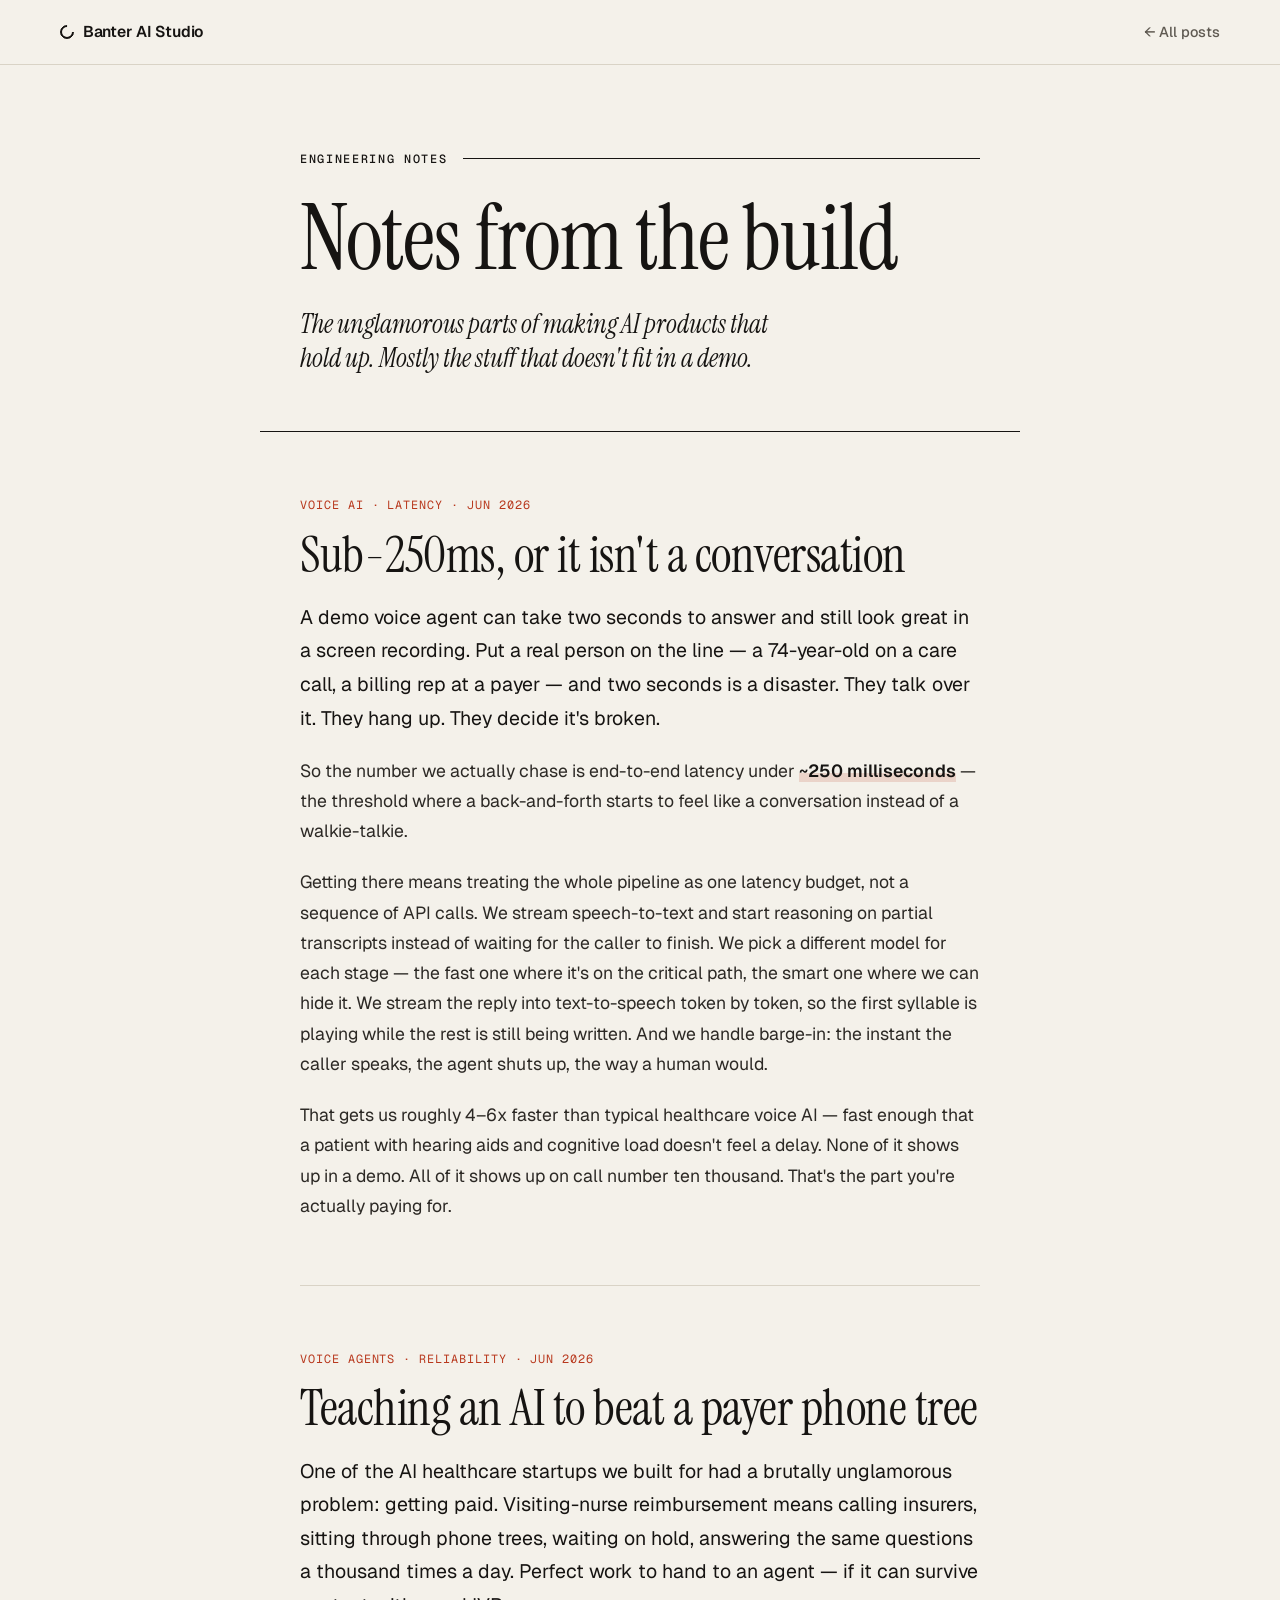
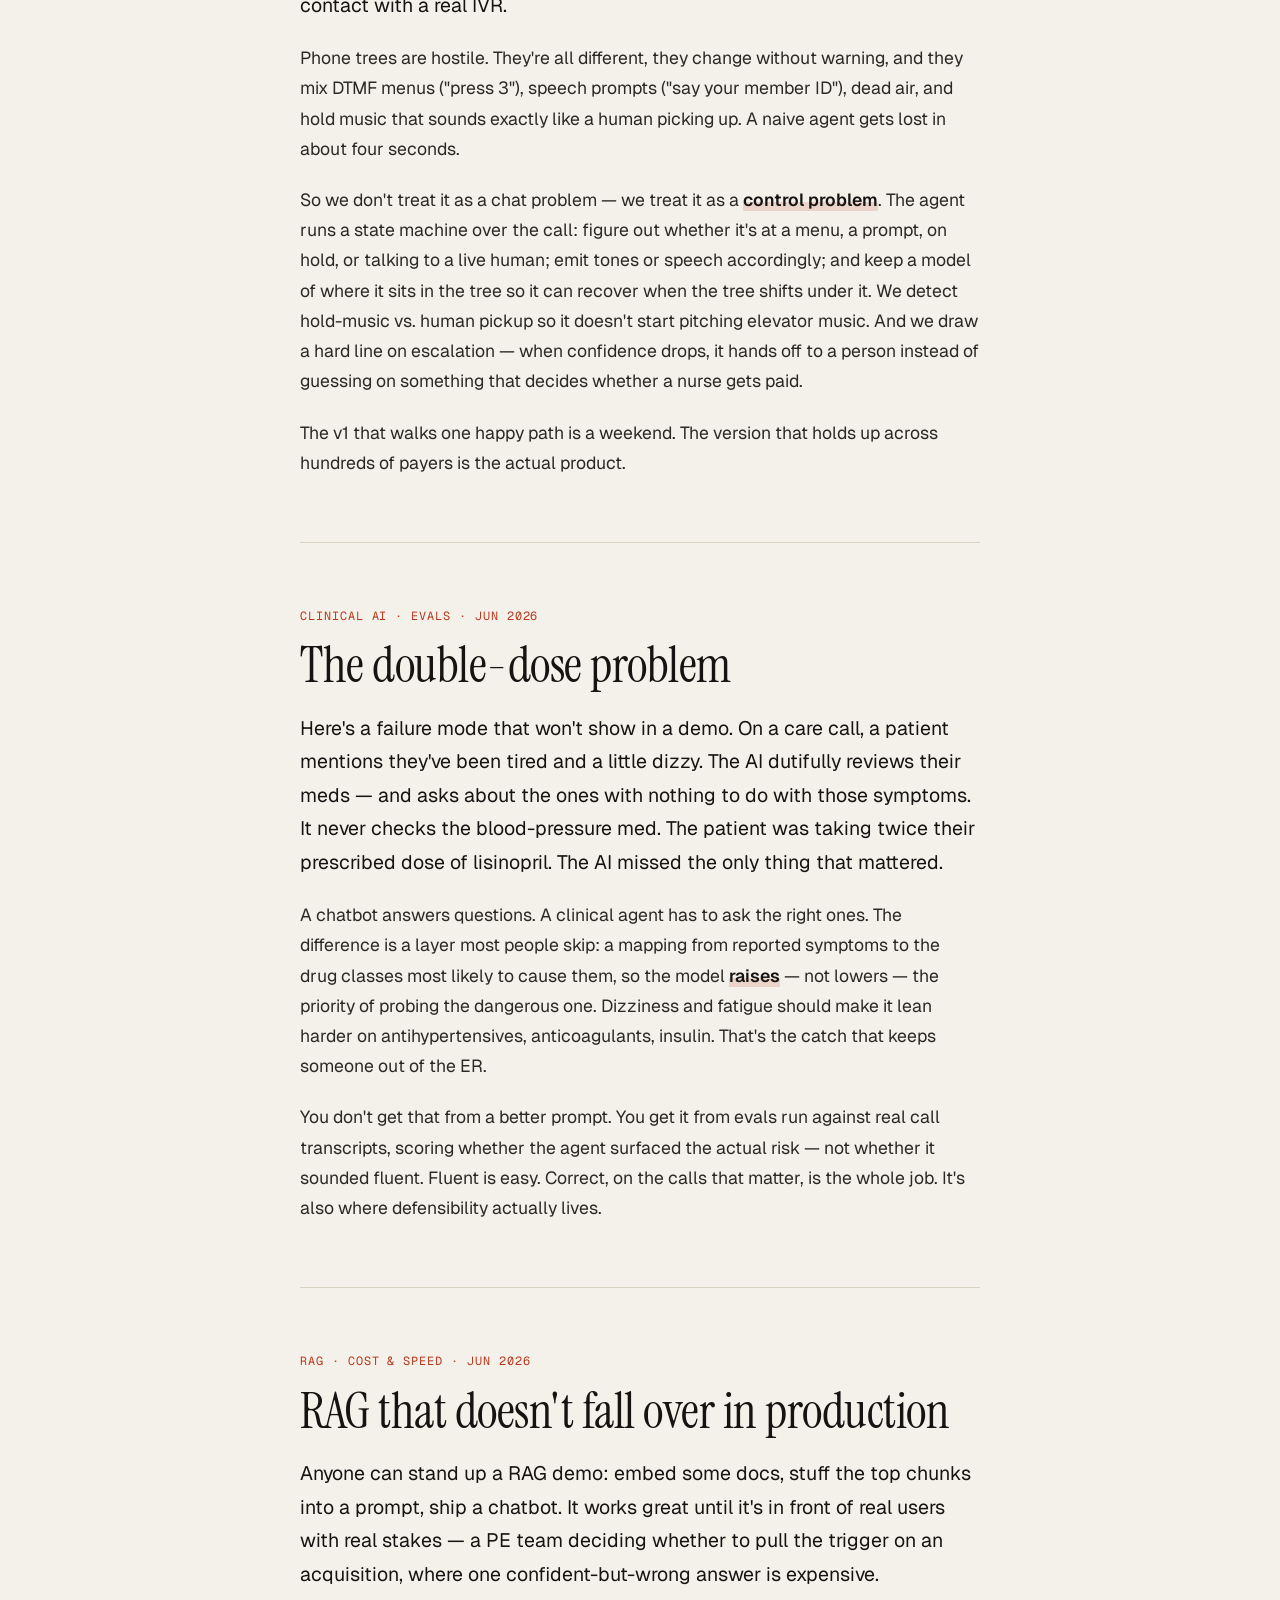
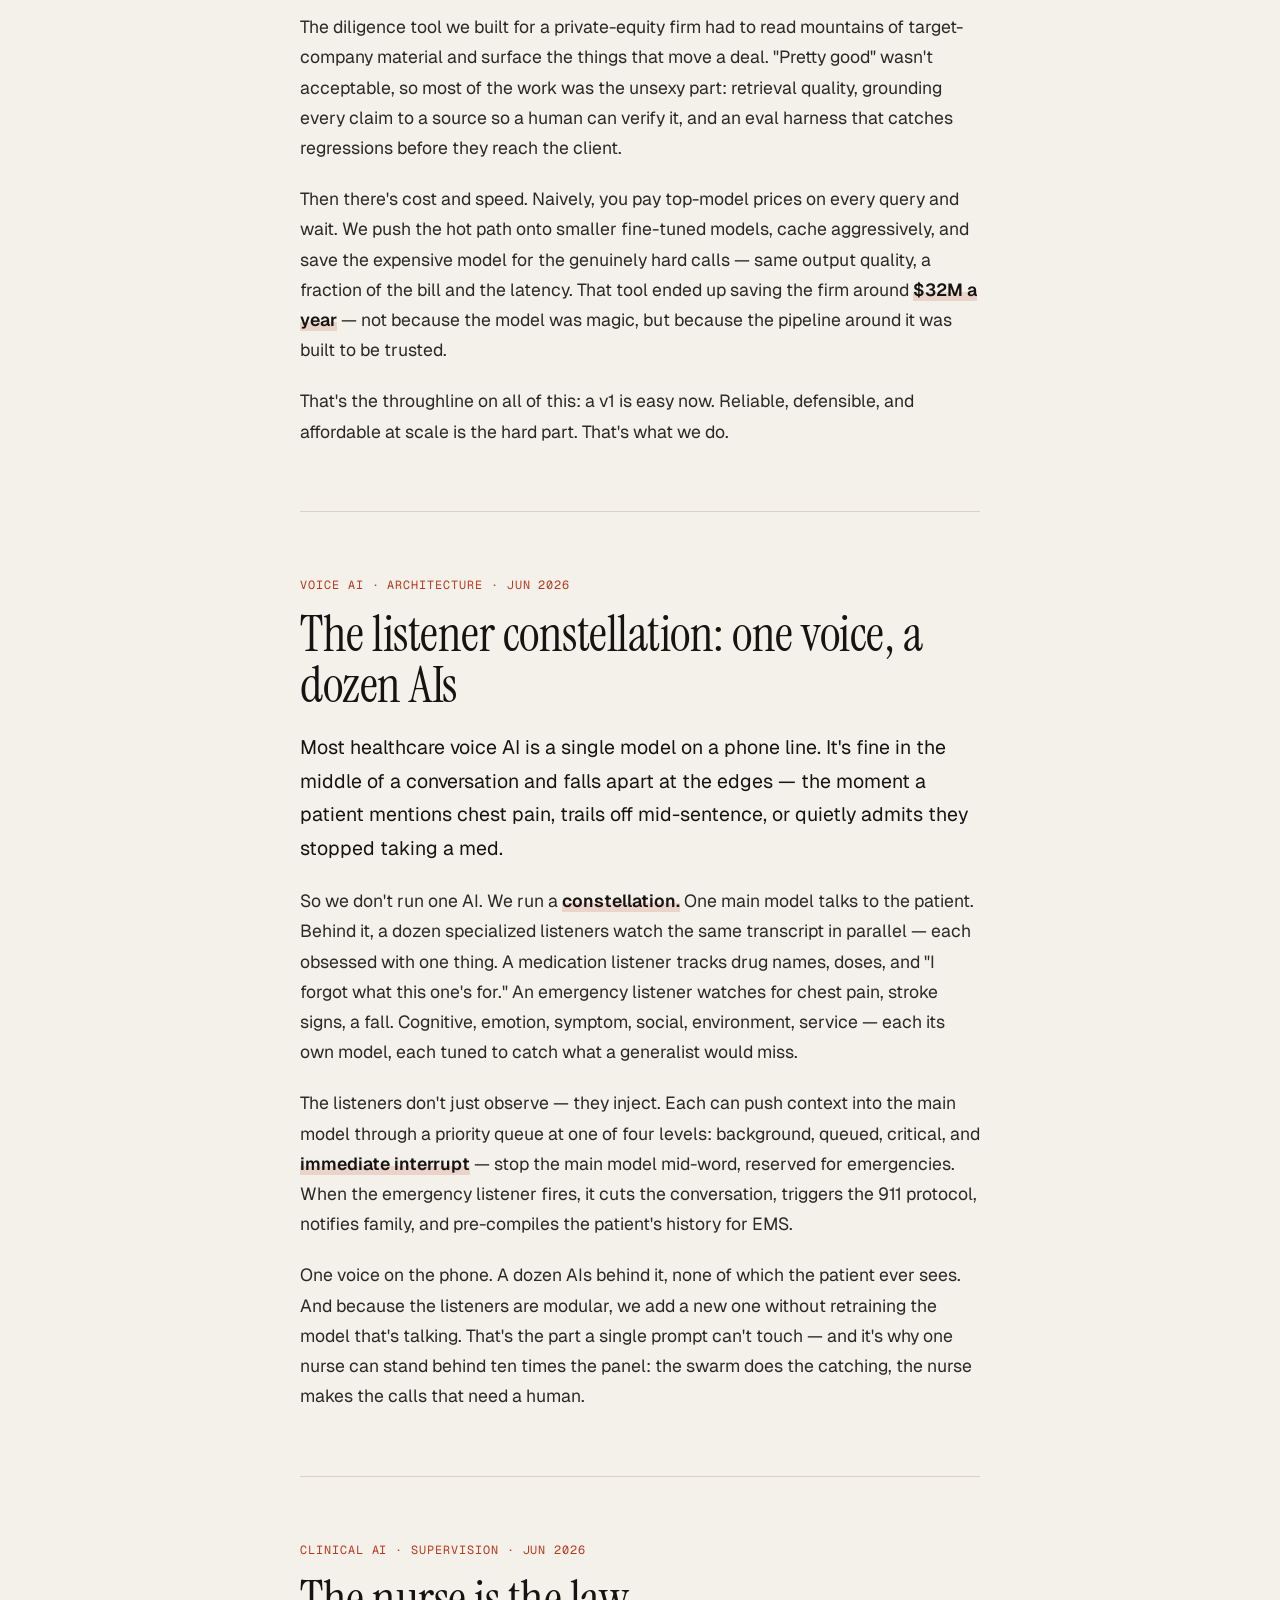
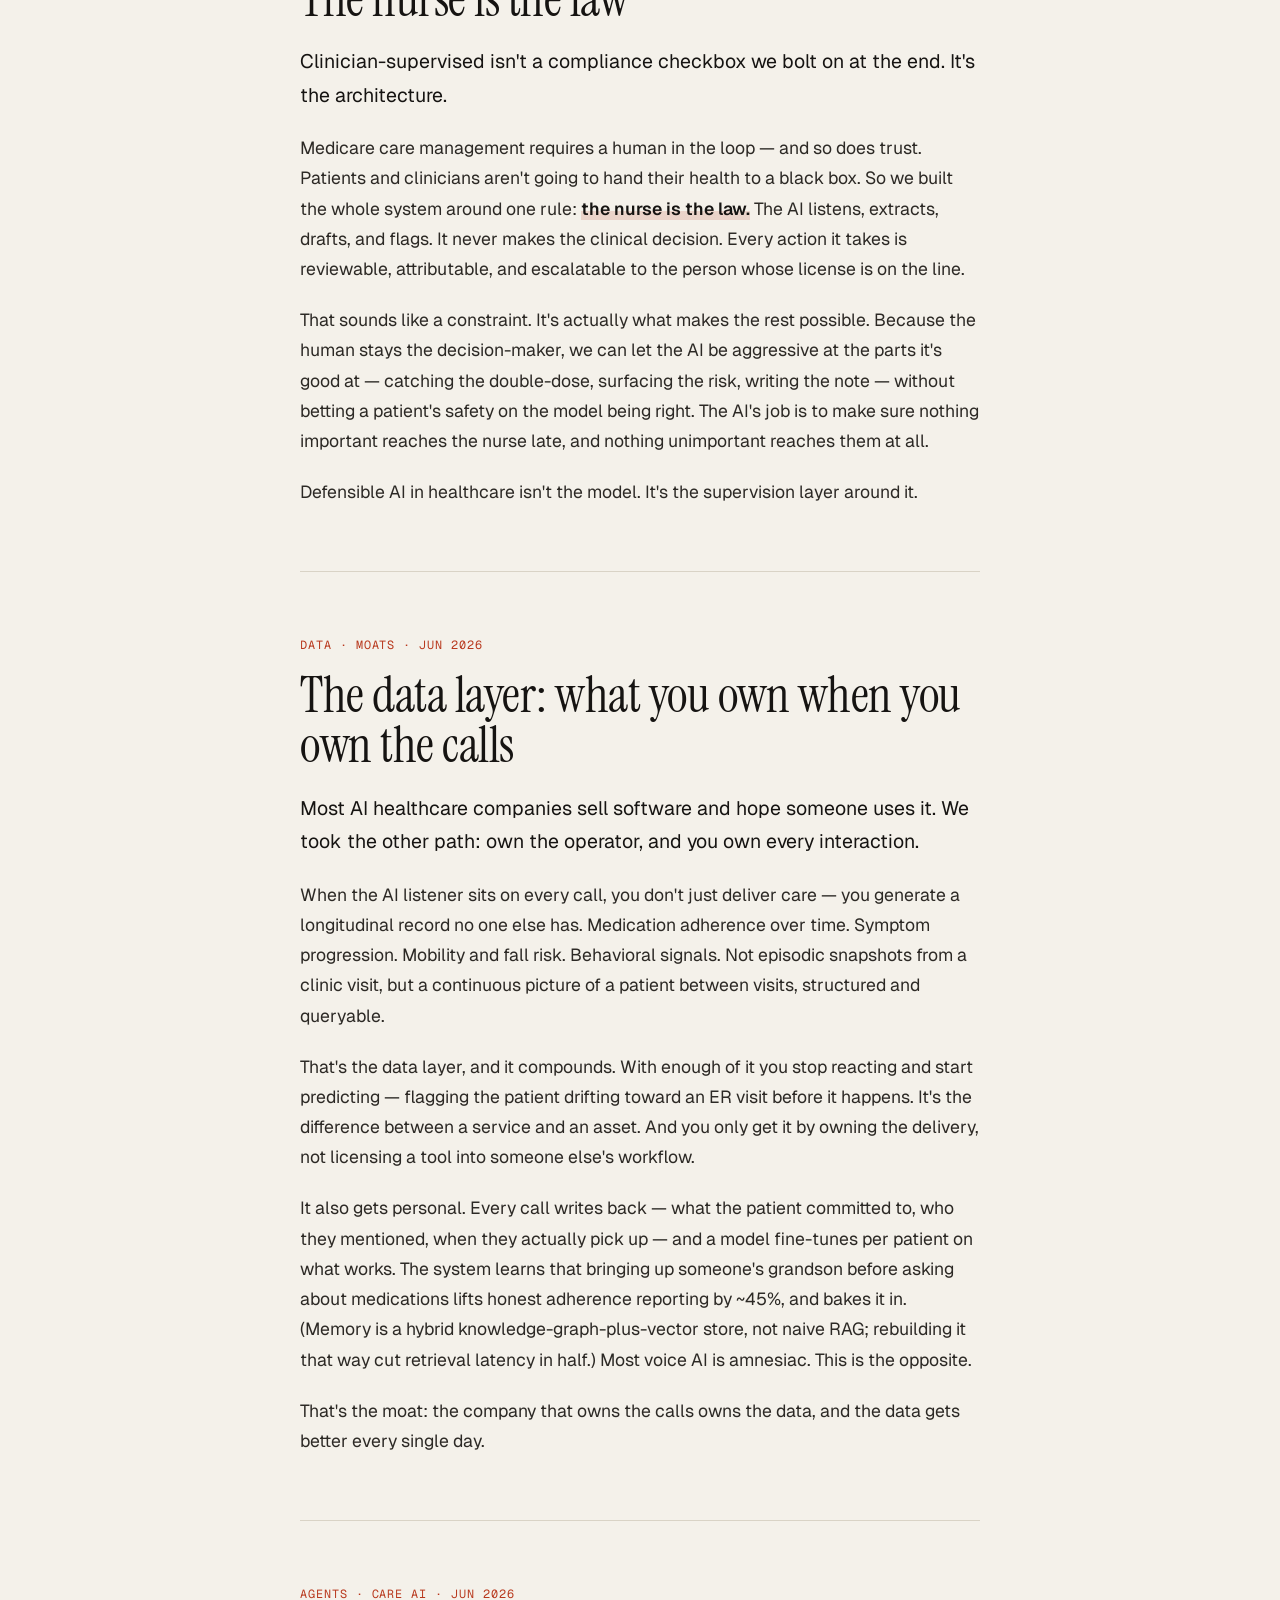
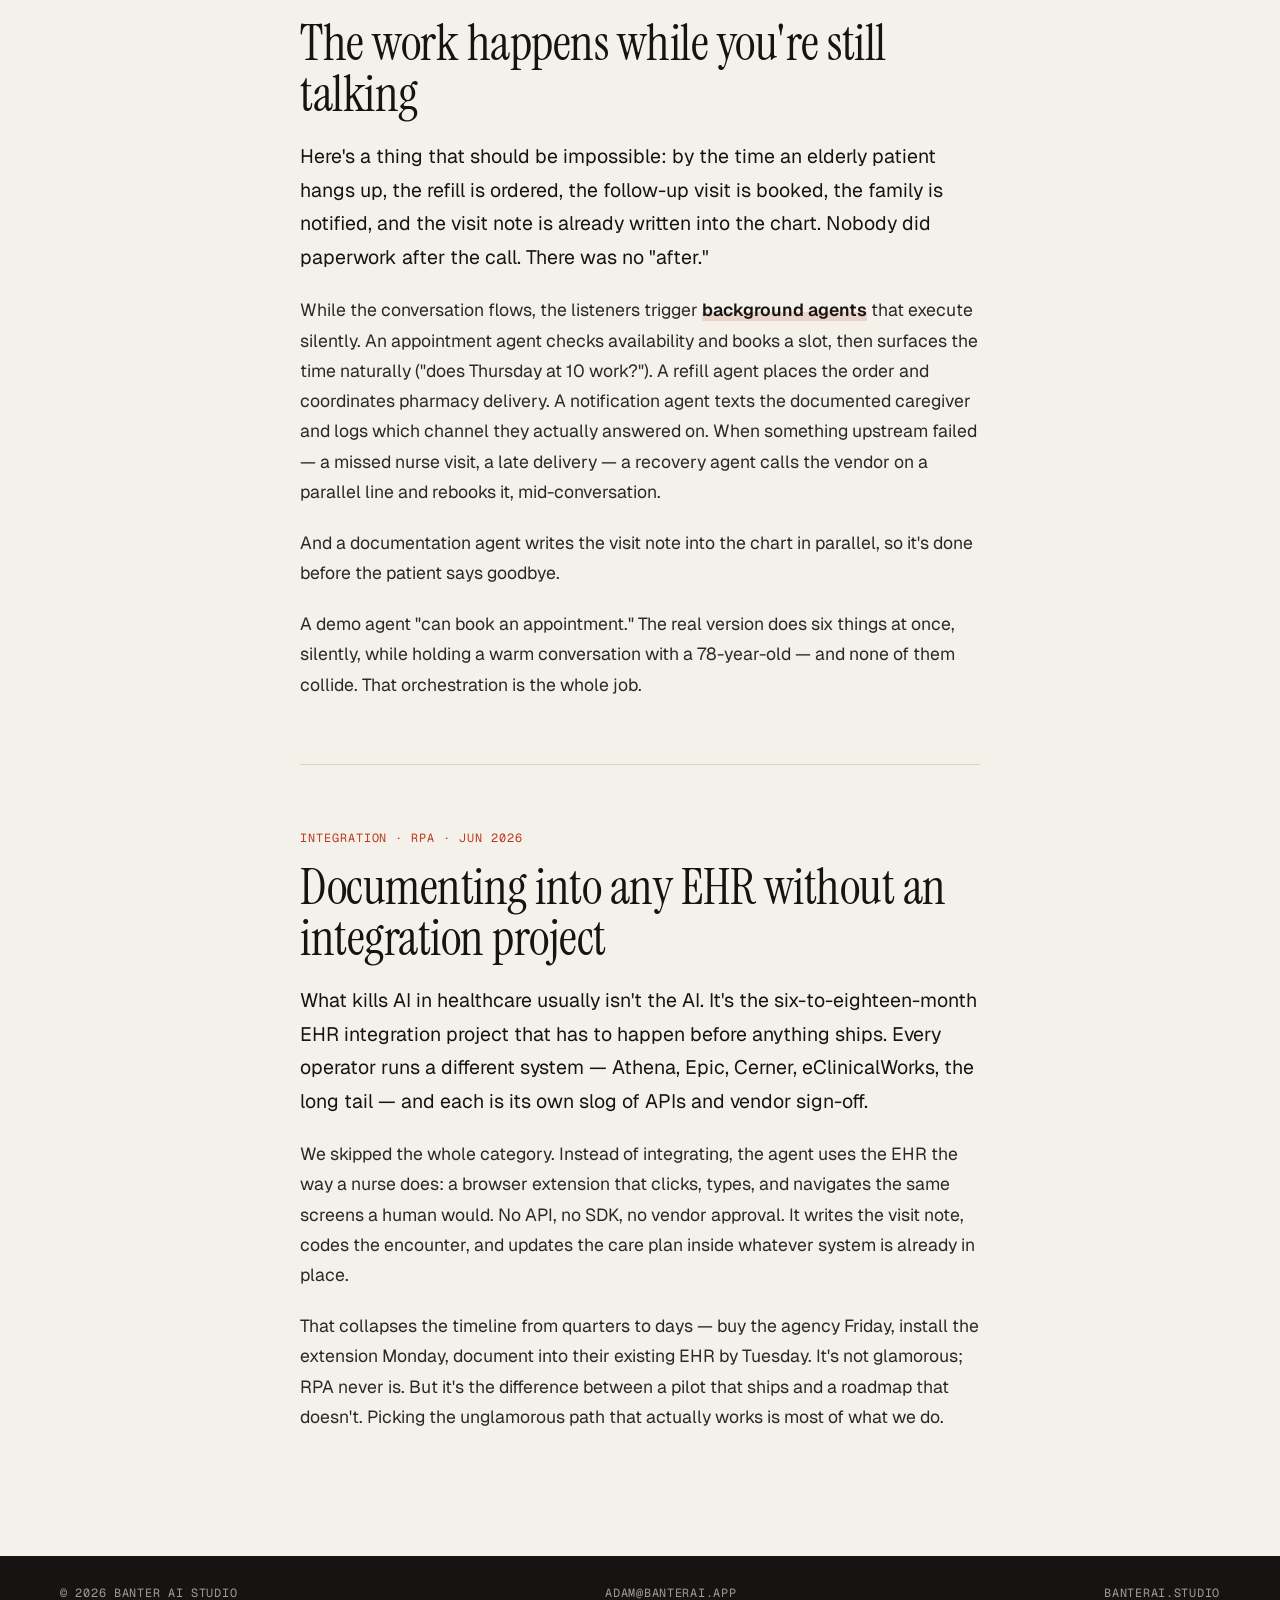
==== commit 30f1084d: "Visual redesign: Broadsheet direction (copy unchanged) Warm paper palette, Instrument Serif display " ====
--- a/blog.html
+++ b/blog.html
@@ -6,38 +6,53 @@
 <meta name="viewport" content="width=device-width, initial-scale=1.0">
 <title>Banter AI Studio — Engineering Notes</title>
 <meta name="description" content="Field notes from building defensible AI products. Voice latency, phone-tree agents, clinical safety, production RAG.">
+<link rel="preconnect" href="https://fonts.googleapis.com"><link rel="preconnect" href="https://fonts.gstatic.com" crossorigin>
+<link href="https://fonts.googleapis.com/css2?family=Geist:wght@400;500;600&family=Geist+Mono:wght@400;500&family=Instrument+Serif:ital@0;1&display=swap" rel="stylesheet">
 <style>
-  :root{ --ink:#0e0e10; --mute:#8a8a90; --faint:#bcbcc2; --line:#ececef; --bg:#ffffff; }
+  :root{ --ink:#161412; --mute:#5f5a52; --faint:#a39d92; --line:#d9d3c6; --bg:#f4f1ea; --card:#ebe6db; --accent:#b8381d;
+    --serif:"Instrument Serif",Georgia,serif; --sans:"Geist",-apple-system,BlinkMacSystemFont,"Segoe UI",Helvetica,Arial,sans-serif; --mono:"Geist Mono",ui-monospace,Menlo,monospace; }
   *{box-sizing:border-box;margin:0;padding:0}
   html{scroll-behavior:smooth}
-  body{font-family:-apple-system,BlinkMacSystemFont,"Segoe UI",Helvetica,Arial,sans-serif;
-    color:var(--ink);background:var(--bg);-webkit-font-smoothing:antialiased;line-height:1.4}
+  body{font-family:var(--sans);color:var(--ink);background:var(--bg);-webkit-font-smoothing:antialiased;line-height:1.45}
   a{color:inherit;text-decoration:none}
-  .wrap{max-width:720px;margin:0 auto;padding:0 32px}
-  .eyebrow{font-size:.7rem;letter-spacing:.32em;text-transform:uppercase;color:var(--mute);font-weight:600}
+  .eyebrow{font-family:var(--mono);font-size:.74rem;letter-spacing:.14em;text-transform:uppercase;color:var(--mute);font-weight:500}
+  .wrap{max-width:760px;margin:0 auto;padding:0 40px}
 
-  nav{position:fixed;top:0;left:0;right:0;z-index:20;background:rgba(255,255,255,.86);backdrop-filter:blur(10px);border-bottom:1px solid var(--line)}
-  nav .row{display:flex;align-items:center;justify-content:space-between;height:72px;max-width:1180px;margin:0 auto;padding:0 32px}
-  .mark{display:flex;align-items:center;gap:.5rem;font-weight:700;font-size:.95rem}
-  .mark .dot{width:13px;height:13px;border:2px solid var(--ink);border-radius:50%;border-right-color:transparent;display:inline-block}
-  .nav-link{font-size:.72rem;letter-spacing:.22em;text-transform:uppercase;font-weight:600}
+  nav{position:fixed;top:0;left:0;right:0;z-index:20;background:rgba(244,241,234,.88);backdrop-filter:blur(12px);border-bottom:1px solid var(--line)}
+  nav .row{display:flex;align-items:center;justify-content:space-between;height:64px;max-width:1240px;margin:0 auto;padding:0 40px}
+  .mark{display:flex;align-items:center;gap:.55rem;font-weight:600;font-size:.98rem;letter-spacing:-.01em}
+  .mark .dot{width:14px;height:14px;border:2px solid var(--ink);border-radius:50%;border-right-color:transparent;display:inline-block;transform:rotate(-45deg)}
+  .nav-link{font-size:.9rem;font-weight:500;color:var(--mute);transition:color .2s}
+  .nav-link:hover{color:var(--ink)}
 
-  header.top{padding:150px 0 50px;text-align:center}
-  header.top h1{margin-top:1.4rem;font-size:clamp(2.2rem,6vw,3.6rem);font-weight:800;letter-spacing:-.025em;line-height:1}
-  header.top p{margin:1.4rem auto 0;font-size:1.1rem;color:var(--mute);max-width:46ch;line-height:1.5}
+  header.top{padding:150px 0 56px}
+  header.top .eyebrow{display:flex;align-items:center;gap:1rem;color:var(--ink)}
+  header.top .eyebrow::after{content:"";flex:1;height:1px;background:var(--ink)}
+  header.top h1{margin-top:1.8rem;font-family:var(--serif);font-weight:400;font-size:clamp(3rem,8vw,5.6rem);letter-spacing:-.015em;line-height:.95}
+  header.top p{margin-top:1.6rem;font-family:var(--serif);font-style:italic;font-size:clamp(1.3rem,2.2vw,1.65rem);color:var(--ink);max-width:40ch;line-height:1.3}
 
-  article{padding:54px 0;border-top:1px solid var(--line)}
-  article .tag{font-size:.7rem;letter-spacing:.2em;text-transform:uppercase;color:var(--mute);font-weight:600}
-  article h2{margin-top:.9rem;font-size:clamp(1.6rem,3.6vw,2.2rem);font-weight:800;letter-spacing:-.02em;line-height:1.1}
-  article p{margin-top:1.2rem;font-size:1.08rem;color:#26262a;line-height:1.65;max-width:64ch}
-  article p .lead-in{color:var(--ink);font-weight:600}
+  footer{background:var(--ink);color:#a39d92;padding:28px 0;margin-top:60px}
+  footer .wrap{max-width:1240px}
+  footer .row{display:flex;justify-content:space-between;flex-wrap:wrap;gap:1rem;font-family:var(--mono);font-size:.74rem;letter-spacing:.06em;text-transform:uppercase}
+  footer a:hover{color:#f4f1ea}
 
-  .endcap{padding:70px 0;border-top:1px solid var(--line);text-align:center}
-  .endcap h3{font-size:clamp(1.6rem,5vw,2.6rem);font-weight:800;letter-spacing:-.02em}
-  .endcap .book{display:inline-block;margin-top:1.8rem;background:var(--ink);color:#fff;padding:.85rem 1.7rem;border-radius:999px;font-size:1rem;font-weight:600}
+  .fade{opacity:0;transform:translateY(12px);transition:opacity .8s ease,transform .8s ease}
+  .fade.in{opacity:1;transform:none}
+  @media(prefers-reduced-motion:reduce){.fade{opacity:1;transform:none;transition:none}}
+  @media(max-width:680px){ .wrap,nav .row{padding:0 20px} header.top{padding:112px 0 36px} }
+  header.top .wrap{border-bottom:1px solid var(--ink);padding-bottom:56px}
+  header.top{padding-bottom:0}
+  article{padding:64px 0;border-top:1px solid var(--line);scroll-margin-top:72px}
+  header.top + .wrap article:first-child{border-top:0}
+  article .tag{font-family:var(--mono);font-size:.74rem;letter-spacing:.08em;text-transform:uppercase;color:var(--accent)}
+  article h2{margin-top:1rem;font-family:var(--serif);font-weight:400;font-size:clamp(2.1rem,4.6vw,3.1rem);letter-spacing:-.01em;line-height:1.02}
+  article p{margin-top:1.3rem;font-size:1.1rem;color:#2c2925;line-height:1.72;max-width:64ch}
+  article h2 + p{font-size:1.22rem;color:var(--ink)}
+  article p .lead-in{color:var(--ink);font-weight:600;background:linear-gradient(transparent 62%,rgba(184,56,29,.16) 62%)}
 
-  footer{border-top:1px solid var(--line);padding:34px 0;color:var(--mute);font-size:.72rem;letter-spacing:.16em;text-transform:uppercase}
-  footer .row{display:flex;justify-content:space-between;flex-wrap:wrap;gap:1rem}
+  .endcap{padding:80px 0;border-top:1px solid var(--line);text-align:center}
+  .endcap h3{font-family:var(--serif);font-weight:400;font-size:clamp(2rem,5vw,3.2rem)}
+  .endcap .book{display:inline-block;margin-top:1.8rem;background:var(--accent);color:#fff;padding:1rem 1.9rem;border-radius:999px;font-size:1rem;font-weight:500}
 </style>
 </head>
 <body>
@@ -45,7 +60,7 @@
 <nav>
   <div class="row">
     <a class="mark" href="index.html"><span class="dot"></span> Banter AI Studio</a>
-    <a class="nav-link" href="index.html">← All posts</a>
+    <a class="nav-link" href="engineering.html">← All posts</a>
   </div>
 </nav>
 
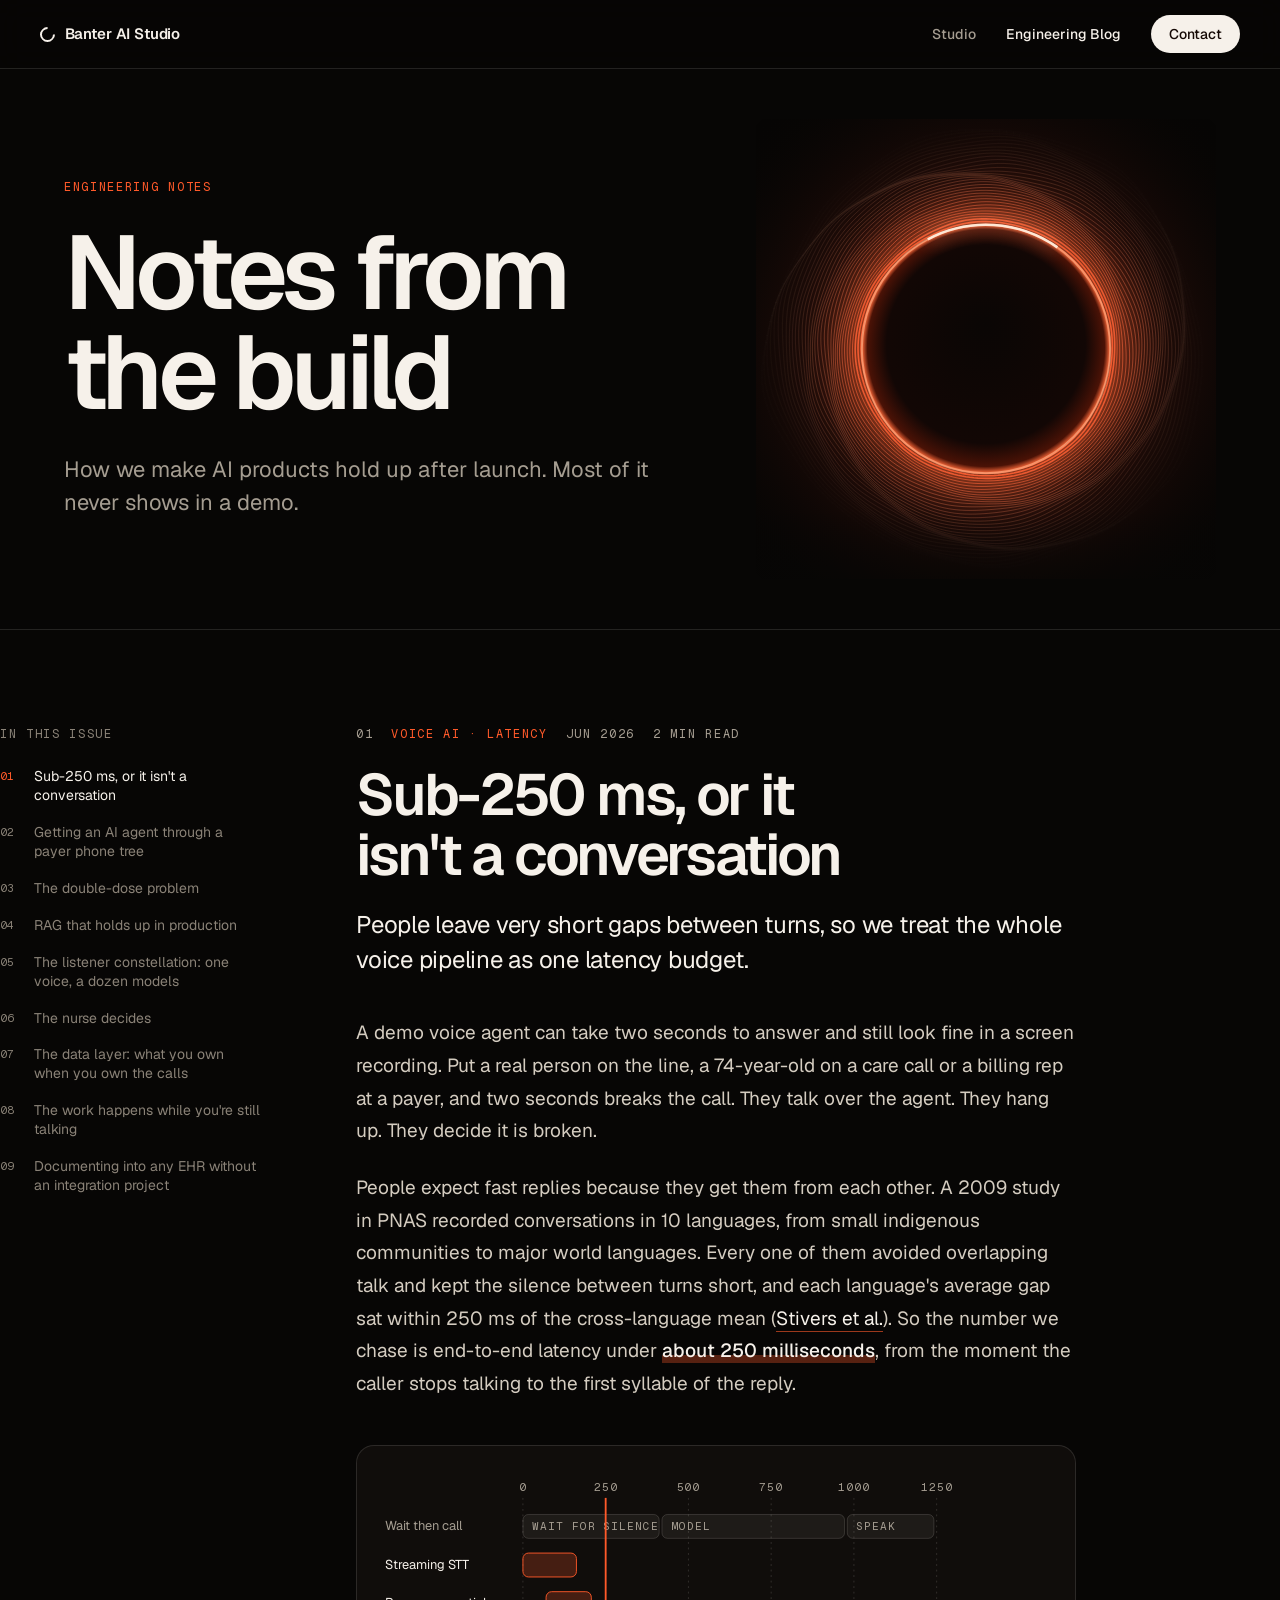
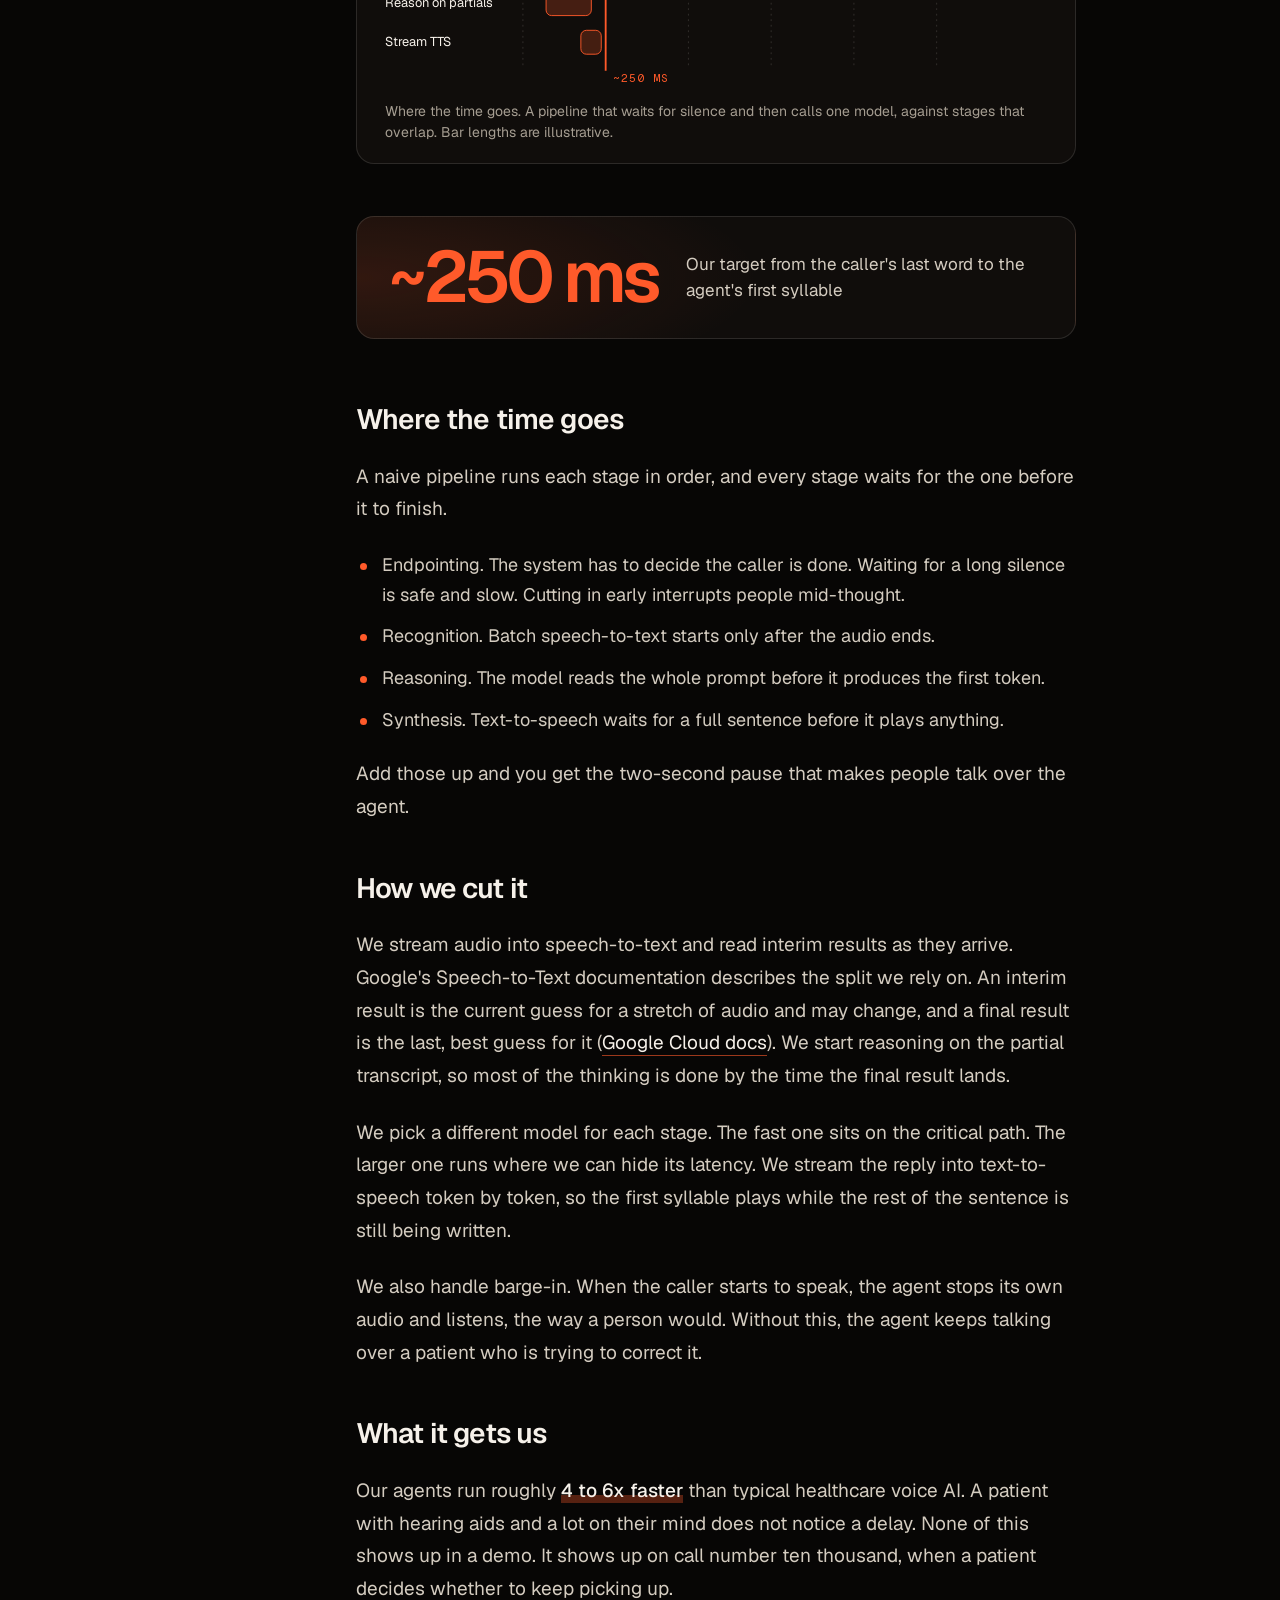
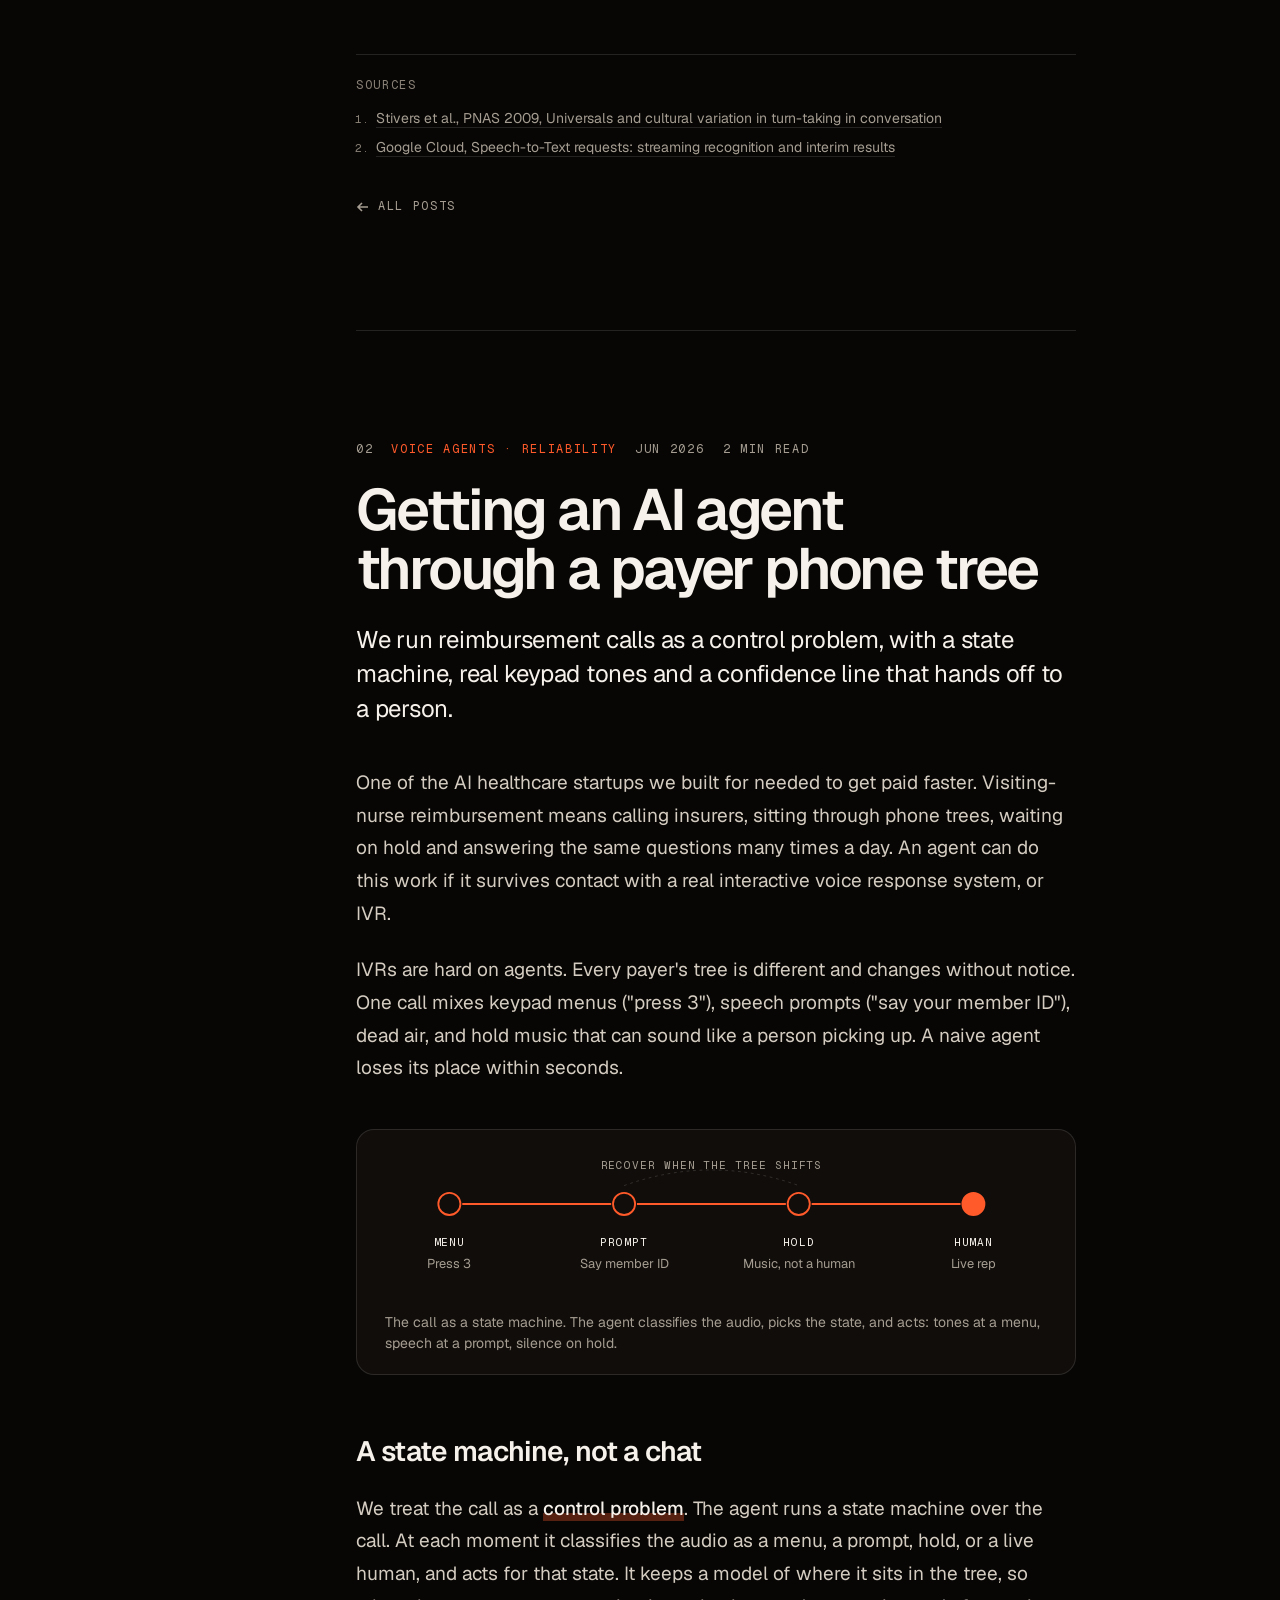
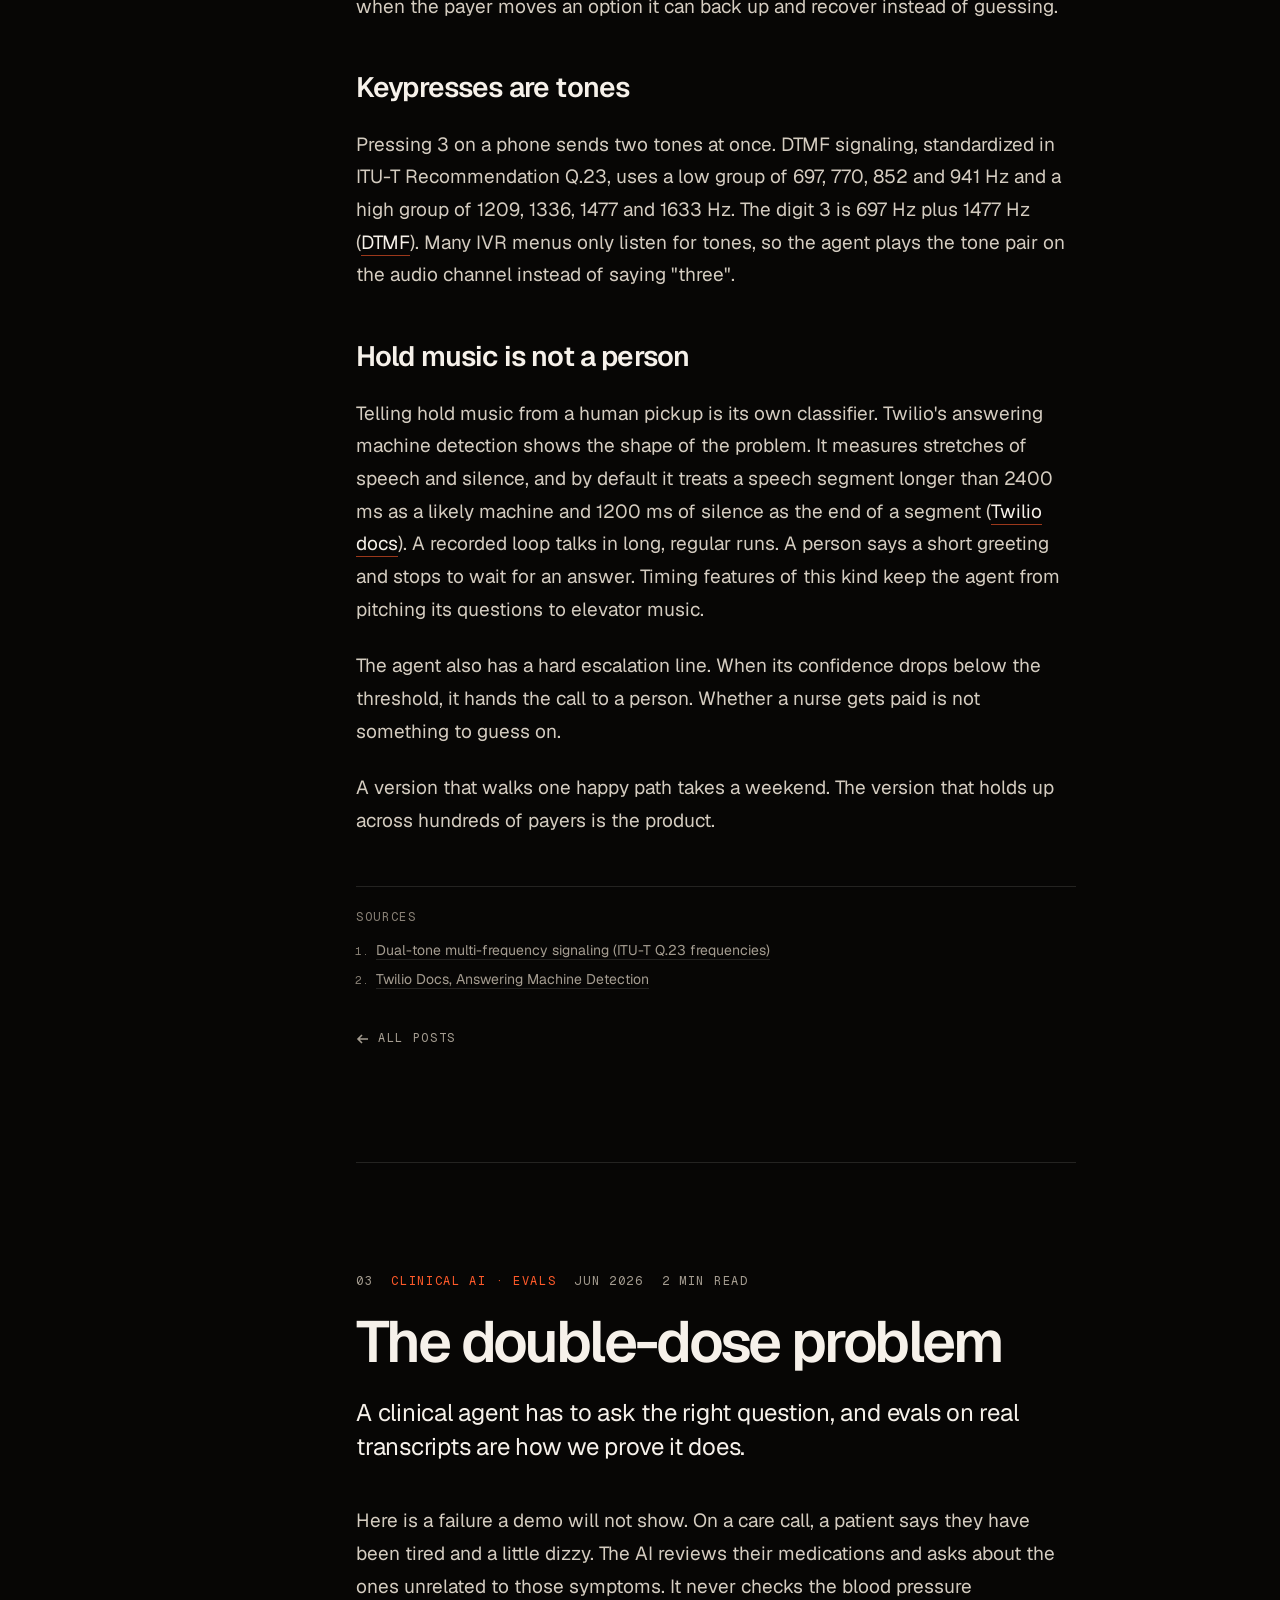
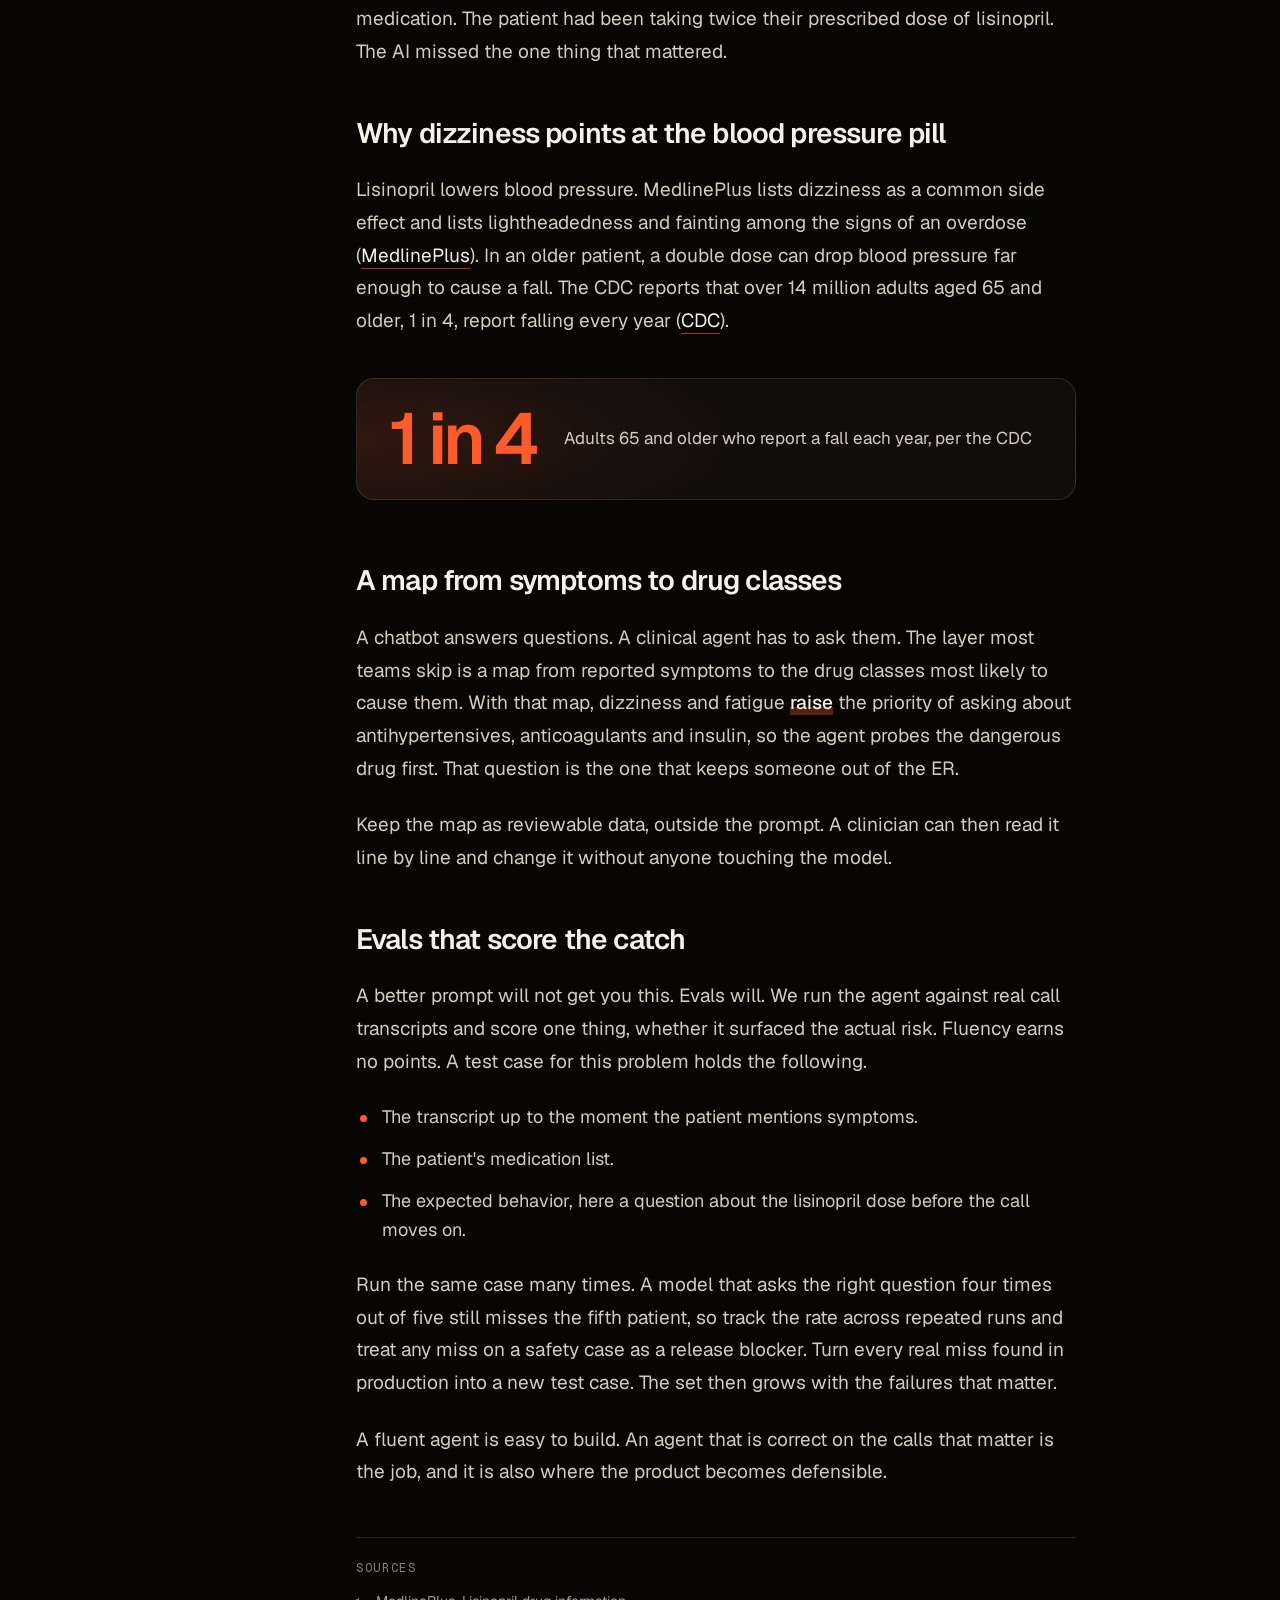
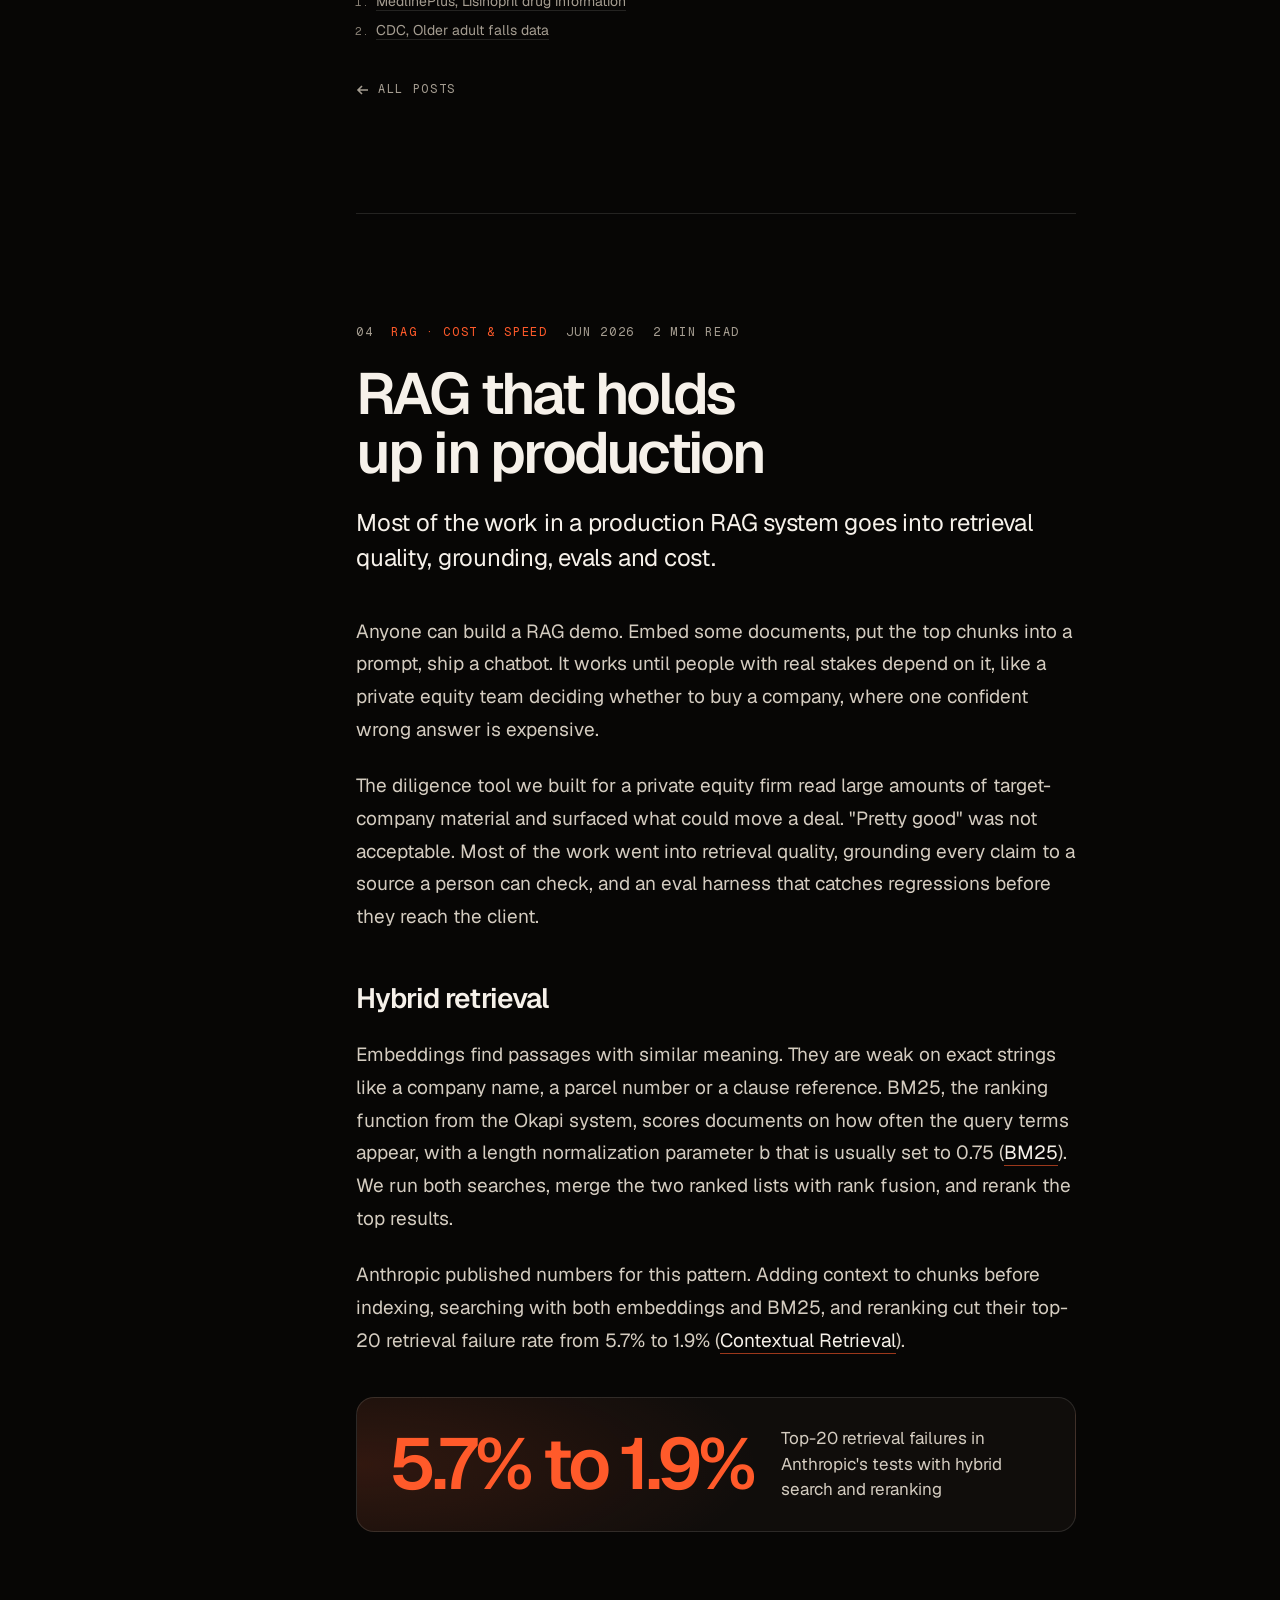
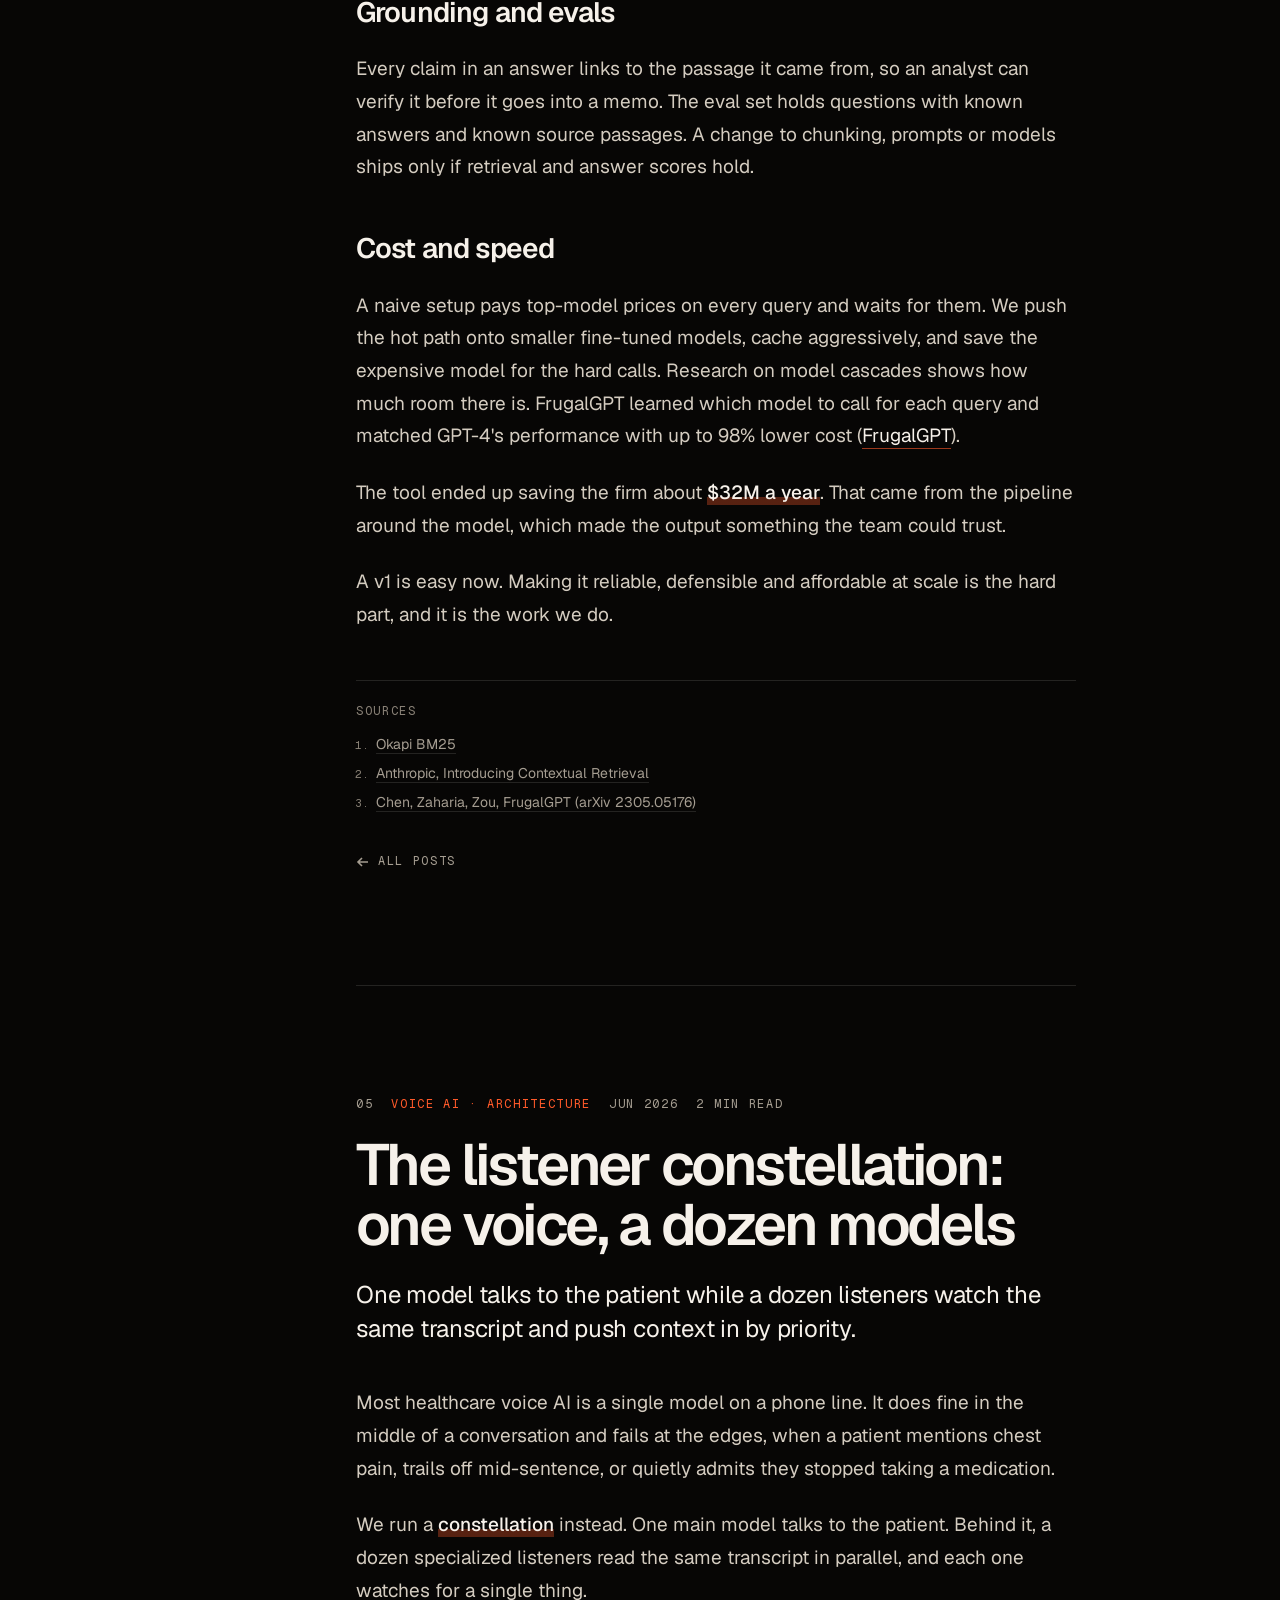
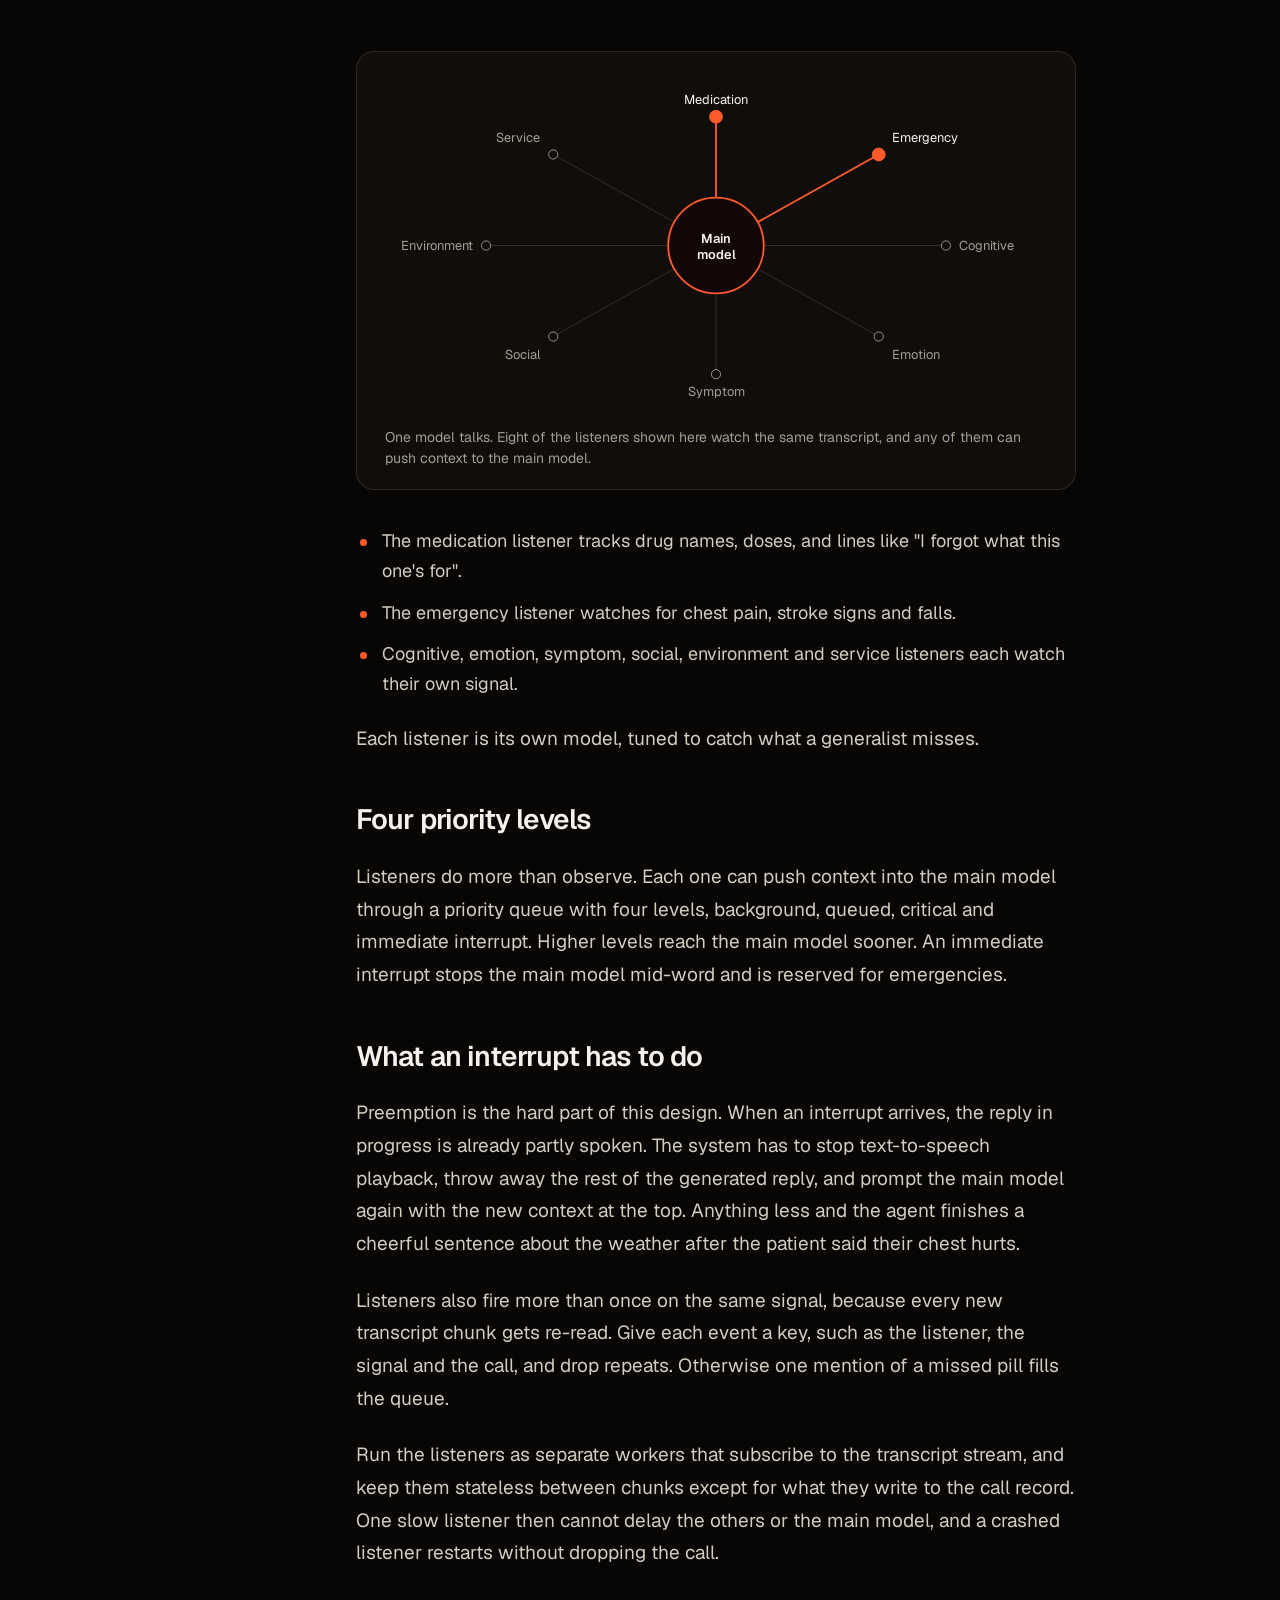
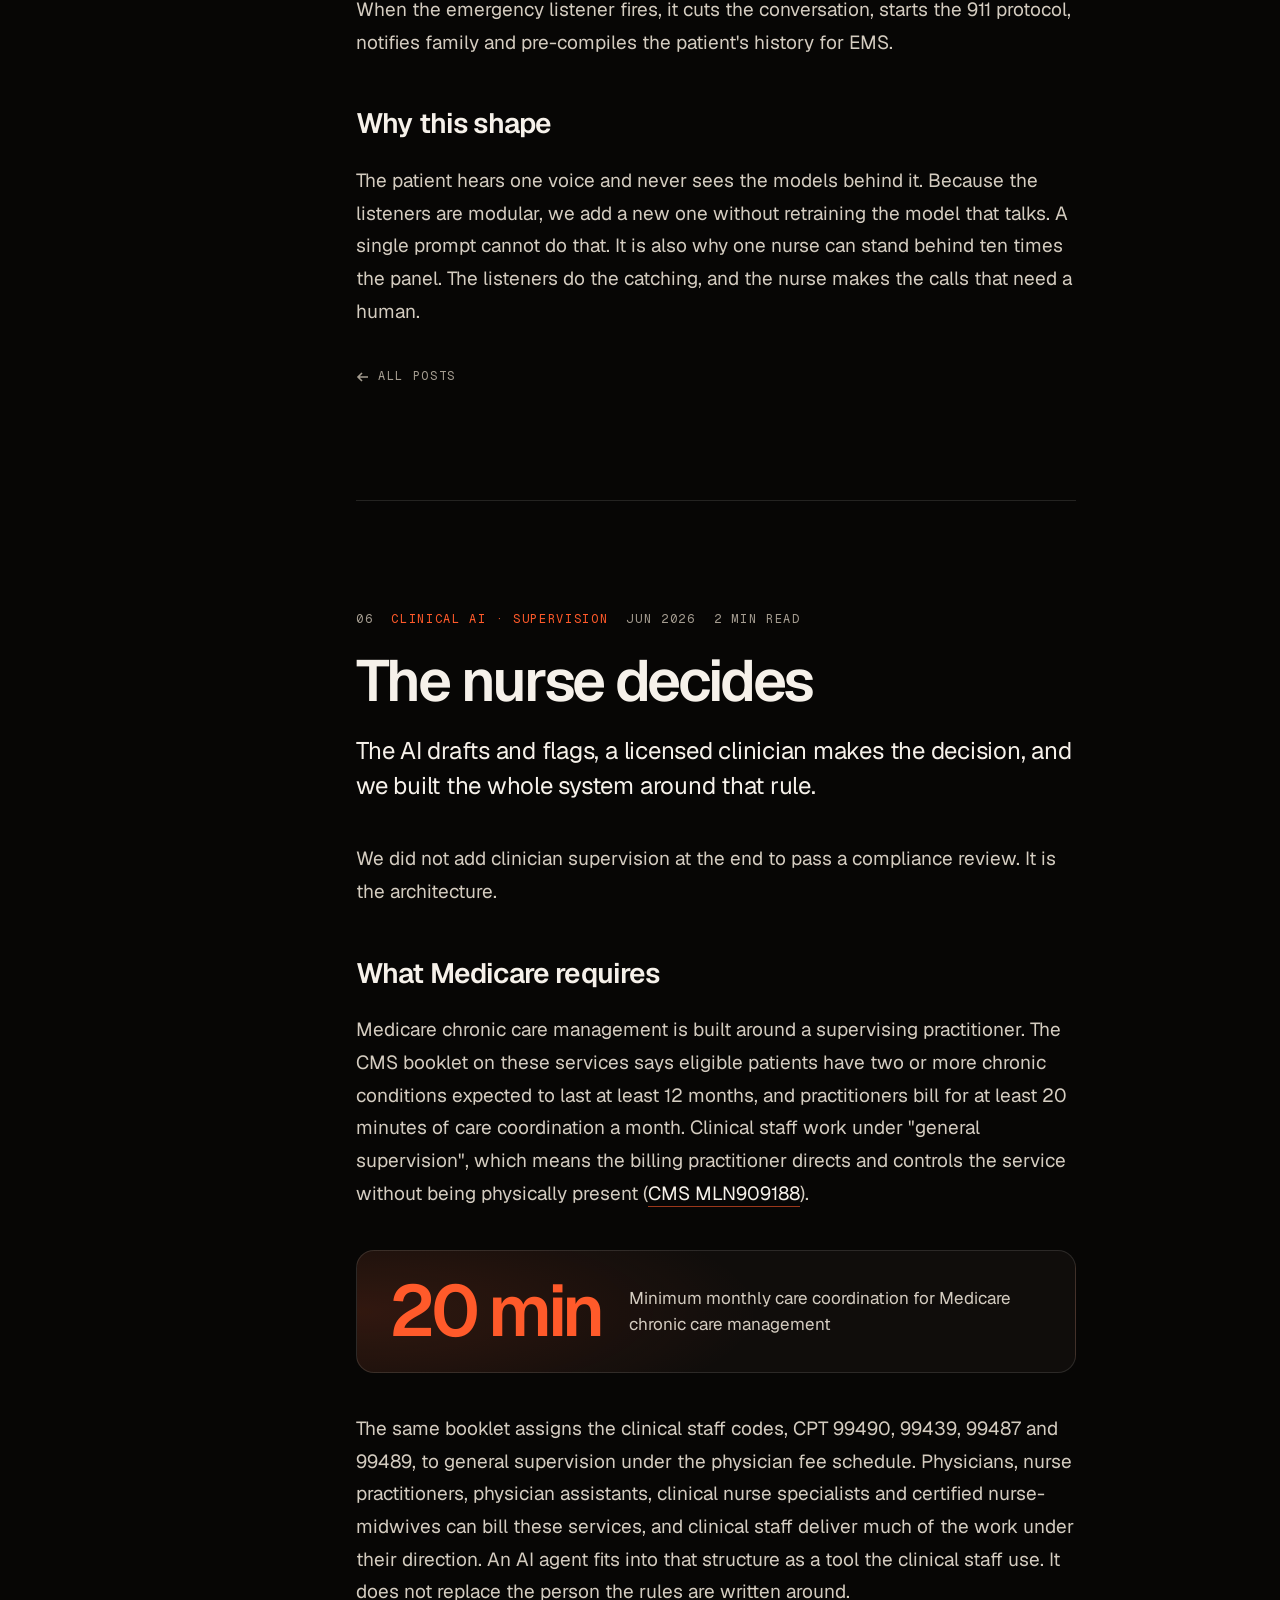
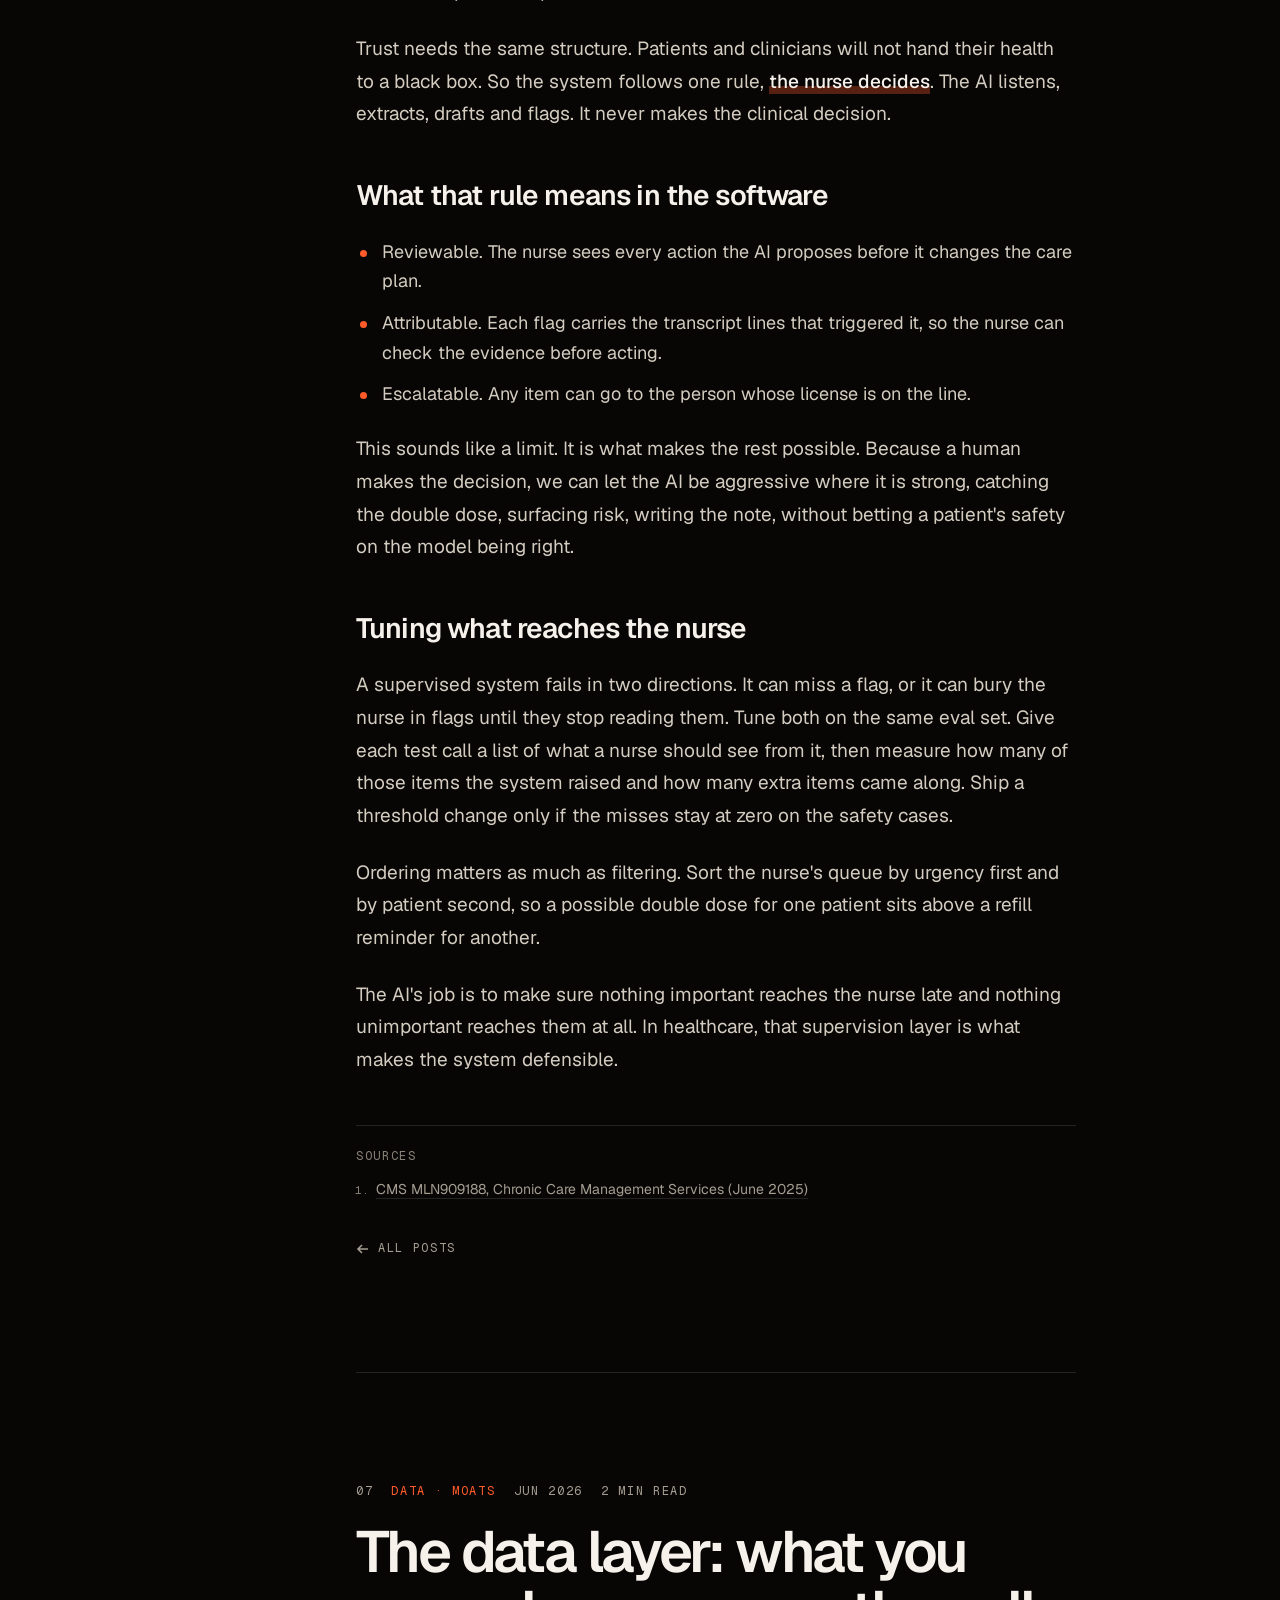
==== commit 46f92da6: "Engineering blog: On Air redesign and rewritten articles - engineering.html and blog.html in the On " ====
--- a/blog.html
+++ b/blog.html
@@ -1,170 +1,269 @@
-<!-- Banter AI Studio — engineering notes. banterai.studio/blog -->
 <!DOCTYPE html>
 <html lang="en">
 <head>
 <meta charset="UTF-8">
 <meta name="viewport" content="width=device-width, initial-scale=1.0">
-<title>Banter AI Studio — Engineering Notes</title>
+<title>Banter AI Studio, Engineering Notes</title>
 <meta name="description" content="Field notes from building defensible AI products. Voice latency, phone-tree agents, clinical safety, production RAG.">
-<link rel="preconnect" href="https://fonts.googleapis.com"><link rel="preconnect" href="https://fonts.gstatic.com" crossorigin>
-<link href="https://fonts.googleapis.com/css2?family=Geist:wght@400;500;600&family=Geist+Mono:wght@400;500&family=Instrument+Serif:ital@0;1&display=swap" rel="stylesheet">
-<style>
-  :root{ --ink:#161412; --mute:#5f5a52; --faint:#a39d92; --line:#d9d3c6; --bg:#f4f1ea; --card:#ebe6db; --accent:#b8381d;
-    --serif:"Instrument Serif",Georgia,serif; --sans:"Geist",-apple-system,BlinkMacSystemFont,"Segoe UI",Helvetica,Arial,sans-serif; --mono:"Geist Mono",ui-monospace,Menlo,monospace; }
-  *{box-sizing:border-box;margin:0;padding:0}
-  html{scroll-behavior:smooth}
-  body{font-family:var(--sans);color:var(--ink);background:var(--bg);-webkit-font-smoothing:antialiased;line-height:1.45}
-  a{color:inherit;text-decoration:none}
-  .eyebrow{font-family:var(--mono);font-size:.74rem;letter-spacing:.14em;text-transform:uppercase;color:var(--mute);font-weight:500}
-  .wrap{max-width:760px;margin:0 auto;padding:0 40px}
-
-  nav{position:fixed;top:0;left:0;right:0;z-index:20;background:rgba(244,241,234,.88);backdrop-filter:blur(12px);border-bottom:1px solid var(--line)}
-  nav .row{display:flex;align-items:center;justify-content:space-between;height:64px;max-width:1240px;margin:0 auto;padding:0 40px}
-  .mark{display:flex;align-items:center;gap:.55rem;font-weight:600;font-size:.98rem;letter-spacing:-.01em}
-  .mark .dot{width:14px;height:14px;border:2px solid var(--ink);border-radius:50%;border-right-color:transparent;display:inline-block;transform:rotate(-45deg)}
-  .nav-link{font-size:.9rem;font-weight:500;color:var(--mute);transition:color .2s}
-  .nav-link:hover{color:var(--ink)}
-
-  header.top{padding:150px 0 56px}
-  header.top .eyebrow{display:flex;align-items:center;gap:1rem;color:var(--ink)}
-  header.top .eyebrow::after{content:"";flex:1;height:1px;background:var(--ink)}
-  header.top h1{margin-top:1.8rem;font-family:var(--serif);font-weight:400;font-size:clamp(3rem,8vw,5.6rem);letter-spacing:-.015em;line-height:.95}
-  header.top p{margin-top:1.6rem;font-family:var(--serif);font-style:italic;font-size:clamp(1.3rem,2.2vw,1.65rem);color:var(--ink);max-width:40ch;line-height:1.3}
-
-  footer{background:var(--ink);color:#a39d92;padding:28px 0;margin-top:60px}
-  footer .wrap{max-width:1240px}
-  footer .row{display:flex;justify-content:space-between;flex-wrap:wrap;gap:1rem;font-family:var(--mono);font-size:.74rem;letter-spacing:.06em;text-transform:uppercase}
-  footer a:hover{color:#f4f1ea}
-
-  .fade{opacity:0;transform:translateY(12px);transition:opacity .8s ease,transform .8s ease}
-  .fade.in{opacity:1;transform:none}
-  @media(prefers-reduced-motion:reduce){.fade{opacity:1;transform:none;transition:none}}
-  @media(max-width:680px){ .wrap,nav .row{padding:0 20px} header.top{padding:112px 0 36px} }
-  header.top .wrap{border-bottom:1px solid var(--ink);padding-bottom:56px}
-  header.top{padding-bottom:0}
-  article{padding:64px 0;border-top:1px solid var(--line);scroll-margin-top:72px}
-  header.top + .wrap article:first-child{border-top:0}
-  article .tag{font-family:var(--mono);font-size:.74rem;letter-spacing:.08em;text-transform:uppercase;color:var(--accent)}
-  article h2{margin-top:1rem;font-family:var(--serif);font-weight:400;font-size:clamp(2.1rem,4.6vw,3.1rem);letter-spacing:-.01em;line-height:1.02}
-  article p{margin-top:1.3rem;font-size:1.1rem;color:#2c2925;line-height:1.72;max-width:64ch}
-  article h2 + p{font-size:1.22rem;color:var(--ink)}
-  article p .lead-in{color:var(--ink);font-weight:600;background:linear-gradient(transparent 62%,rgba(184,56,29,.16) 62%)}
-
-  .endcap{padding:80px 0;border-top:1px solid var(--line);text-align:center}
-  .endcap h3{font-family:var(--serif);font-weight:400;font-size:clamp(2rem,5vw,3.2rem)}
-  .endcap .book{display:inline-block;margin-top:1.8rem;background:var(--accent);color:#fff;padding:1rem 1.9rem;border-radius:999px;font-size:1rem;font-weight:500}
-</style>
+<link rel="stylesheet" href="assets/blog.css">
 </head>
 <body>
-
 <nav>
   <div class="row">
     <a class="mark" href="index.html"><span class="dot"></span> Banter AI Studio</a>
-    <a class="nav-link" href="engineering.html">← All posts</a>
+    <div class="nav-right">
+      <a class="nav-link hide-sm" href="index.html">Studio</a>
+      <a class="nav-link on" href="engineering.html">Engineering Blog</a>
+      <a class="nav-link nav-cta" href="mailto:adam@banterai.app">Contact</a>
+    </div>
   </div>
 </nav>
+<header class="top" id="top">
+  <div class="wrap">
+    <div>
+      <div class="mono eyebrow">Engineering notes</div>
+      <h1>Notes from the build</h1>
+      <p>How we make AI products hold up after launch. Most of it never shows in a demo.</p>
+    </div>
+    <canvas class="eclipse" data-r=".27" aria-hidden="true"></canvas>
+  </div>
+</header>
+<div class="wrap read">
+  <aside class="toc" aria-label="Articles">
+    <div class="mono">In this issue</div>
+    <a href="#latency"><span>01</span><span>Sub-250 ms, or it isn&#x27;t a conversation</span></a>
+    <a href="#phone-tree"><span>02</span><span>Getting an AI agent through a payer phone tree</span></a>
+    <a href="#double-dose"><span>03</span><span>The double-dose problem</span></a>
+    <a href="#rag"><span>04</span><span>RAG that holds up in production</span></a>
+    <a href="#constellation"><span>05</span><span>The listener constellation: one voice, a dozen models</span></a>
+    <a href="#supervision"><span>06</span><span>The nurse decides</span></a>
+    <a href="#data-layer"><span>07</span><span>The data layer: what you own when you own the calls</span></a>
+    <a href="#agents"><span>08</span><span>The work happens while you&#x27;re still talking</span></a>
+    <a href="#ehr"><span>09</span><span>Documenting into any EHR without an integration project</span></a>
+  </aside>
+  <div>
+  <article id="latency">
+    <div class="kick mono"><span>01</span><span class="tag">Voice AI · Latency</span><span>Jun 2026</span><span>2 min read</span></div>
+    <h2>Sub-250 ms, or it isn&#x27;t a conversation</h2>
+    <p class="dek">People leave very short gaps between turns, so we treat the whole voice pipeline as one latency budget.</p>
+    <div class="body">
+      <p>A demo voice agent can take two seconds to answer and still look fine in a screen recording. Put a real person on the line, a 74-year-old on a care call or a billing rep at a payer, and two seconds breaks the call. They talk over the agent. They hang up. They decide it is broken.</p>
+      <p>People expect fast replies because they get them from each other. A 2009 study in PNAS recorded conversations in 10 languages, from small indigenous communities to major world languages. Every one of them avoided overlapping talk and kept the silence between turns short, and each language's average gap sat within 250 ms of the cross-language mean (<a href="https://cognitionandculture.net/blogs/icci-blog/universals-and-cultural-variation-in-turn-taking-in-conversation">Stivers et al.</a>). So the number we chase is end-to-end latency under <span class="lead-in">about 250 milliseconds</span>, from the moment the caller stops talking to the first syllable of the reply.</p>
+      <figure class="fig" aria-hidden="true"><svg viewBox="0 0 720 230" width="100%"><text x="150.0" y="18" fill="#a59d91" font-family="Geist Mono" font-size="12" letter-spacing="1" text-anchor="middle">0</text><line x1="150.0" y1="26" x2="150.0" y2="210" stroke="rgba(246,241,234,.16)" stroke-dasharray="2 4"/><text x="240.0" y="18" fill="#a59d91" font-family="Geist Mono" font-size="12" letter-spacing="1" text-anchor="middle">250</text><line x1="240.0" y1="26" x2="240.0" y2="210" stroke="rgba(246,241,234,.16)" stroke-dasharray="2 4"/><text x="330.0" y="18" fill="#a59d91" font-family="Geist Mono" font-size="12" letter-spacing="1" text-anchor="middle">500</text><line x1="330.0" y1="26" x2="330.0" y2="210" stroke="rgba(246,241,234,.16)" stroke-dasharray="2 4"/><text x="420.0" y="18" fill="#a59d91" font-family="Geist Mono" font-size="12" letter-spacing="1" text-anchor="middle">750</text><line x1="420.0" y1="26" x2="420.0" y2="210" stroke="rgba(246,241,234,.16)" stroke-dasharray="2 4"/><text x="510.0" y="18" fill="#a59d91" font-family="Geist Mono" font-size="12" letter-spacing="1" text-anchor="middle">1000</text><line x1="510.0" y1="26" x2="510.0" y2="210" stroke="rgba(246,241,234,.16)" stroke-dasharray="2 4"/><text x="600.0" y="18" fill="#a59d91" font-family="Geist Mono" font-size="12" letter-spacing="1" text-anchor="middle">1250</text><line x1="600.0" y1="26" x2="600.0" y2="210" stroke="rgba(246,241,234,.16)" stroke-dasharray="2 4"/><text x="0" y="61" fill="#a59d91" font-family="Geist" font-size="14">Wait then call</text><rect x="150.0" y="44" width="148.2" height="26" rx="6" fill="rgba(246,241,234,.06)" stroke="rgba(246,241,234,.16)"/><text x="160.0" y="61" fill="#a59d91" font-family="Geist Mono" font-size="12" letter-spacing="1">WAIT FOR SILENCE</text><rect x="301.2" y="44" width="198.60000000000002" height="26" rx="6" fill="rgba(246,241,234,.06)" stroke="rgba(246,241,234,.16)"/><text x="311.2" y="61" fill="#a59d91" font-family="Geist Mono" font-size="12" letter-spacing="1">MODEL</text><rect x="502.8" y="44" width="94.19999999999999" height="26" rx="6" fill="rgba(246,241,234,.06)" stroke="rgba(246,241,234,.16)"/><text x="512.8" y="61" fill="#a59d91" font-family="Geist Mono" font-size="12" letter-spacing="1">SPEAK</text><text x="0" y="103" fill="#f6f1ea" font-family="Geist" font-size="14">Streaming STT</text><rect x="150.0" y="86" width="58.19999999999999" height="26" rx="6" fill="rgba(255,90,42,.22)" stroke="#ff5a2a"/><text x="0" y="145" fill="#f6f1ea" font-family="Geist" font-size="14">Reason on partials</text><rect x="175.2" y="128" width="49.19999999999999" height="26" rx="6" fill="rgba(255,90,42,.22)" stroke="#ff5a2a"/><text x="0" y="187" fill="#f6f1ea" font-family="Geist" font-size="14">Stream TTS</text><rect x="213.0" y="170" width="22.19999999999999" height="26" rx="6" fill="rgba(255,90,42,.22)" stroke="#ff5a2a"/><line x1="240.0" y1="26" x2="240.0" y2="214" stroke="#ff5a2a" stroke-width="2"/><text x="248.0" y="226" fill="#ff5a2a" font-family="Geist Mono" font-size="12" letter-spacing="1">~250 MS</text></svg><figcaption>Where the time goes. A pipeline that waits for silence and then calls one model, against stages that overlap. Bar lengths are illustrative.</figcaption></figure>
+      <div class="stat"><b>~250 ms</b><span>Our target from the caller&#x27;s last word to the agent&#x27;s first syllable</span></div>
+      <h3>Where the time goes</h3>
+      <p>A naive pipeline runs each stage in order, and every stage waits for the one before it to finish.</p>
+      <ul><li>Endpointing. The system has to decide the caller is done. Waiting for a long silence is safe and slow. Cutting in early interrupts people mid-thought.</li><li>Recognition. Batch speech-to-text starts only after the audio ends.</li><li>Reasoning. The model reads the whole prompt before it produces the first token.</li><li>Synthesis. Text-to-speech waits for a full sentence before it plays anything.</li></ul>
+      <p>Add those up and you get the two-second pause that makes people talk over the agent.</p>
+      <h3>How we cut it</h3>
+      <p>We stream audio into speech-to-text and read interim results as they arrive. Google's Speech-to-Text documentation describes the split we rely on. An interim result is the current guess for a stretch of audio and may change, and a final result is the last, best guess for it (<a href="https://docs.cloud.google.com/speech-to-text/docs/v1/speech-to-text-requests">Google Cloud docs</a>). We start reasoning on the partial transcript, so most of the thinking is done by the time the final result lands.</p>
+      <p>We pick a different model for each stage. The fast one sits on the critical path. The larger one runs where we can hide its latency. We stream the reply into text-to-speech token by token, so the first syllable plays while the rest of the sentence is still being written.</p>
+      <p>We also handle barge-in. When the caller starts to speak, the agent stops its own audio and listens, the way a person would. Without this, the agent keeps talking over a patient who is trying to correct it.</p>
+      <h3>What it gets us</h3>
+      <p>Our agents run roughly <span class="lead-in">4 to 6x faster</span> than typical healthcare voice AI. A patient with hearing aids and a lot on their mind does not notice a delay. None of this shows up in a demo. It shows up on call number ten thousand, when a patient decides whether to keep picking up.</p>
+    </div>
+    <div class="sources"><div class="mono">Sources</div><ol><li><a href="https://cognitionandculture.net/blogs/icci-blog/universals-and-cultural-variation-in-turn-taking-in-conversation" target="_blank" rel="noopener">Stivers et al., PNAS 2009, Universals and cultural variation in turn-taking in conversation</a></li><li><a href="https://docs.cloud.google.com/speech-to-text/docs/v1/speech-to-text-requests" target="_blank" rel="noopener">Google Cloud, Speech-to-Text requests: streaming recognition and interim results</a></li></ol></div>
+    <a class="back mono" href="engineering.html"><svg viewBox="0 0 14 14" width="14" height="14" aria-hidden="true"><path d="M12 7H2M6 3L2 7l4 4" fill="none" stroke="currentColor" stroke-width="1.6"/></svg> All posts</a>
+  </article>
+  <article id="phone-tree">
+    <div class="kick mono"><span>02</span><span class="tag">Voice agents · Reliability</span><span>Jun 2026</span><span>2 min read</span></div>
+    <h2>Getting an AI agent through a payer phone tree</h2>
+    <p class="dek">We run reimbursement calls as a control problem, with a state machine, real keypad tones and a confidence line that hands off to a person.</p>
+    <div class="body">
+      <p>One of the AI healthcare startups we built for needed to get paid faster. Visiting-nurse reimbursement means calling insurers, sitting through phone trees, waiting on hold and answering the same questions many times a day. An agent can do this work if it survives contact with a real interactive voice response system, or IVR.</p>
+      <p>IVRs are hard on agents. Every payer's tree is different and changes without notice. One call mixes keypad menus ("press 3"), speech prompts ("say your member ID"), dead air, and hold music that can sound like a person picking up. A naive agent loses its place within seconds.</p>
+      <figure class="fig" aria-hidden="true"><svg viewBox="0 0 720 150" width="100%"><line x1="84" y1="50" x2="246" y2="50" stroke="#ff5a2a" stroke-width="2"/><circle cx="70" cy="50" r="12" fill="#100d0b" stroke="#ff5a2a" stroke-width="2"/><text x="70" y="96" fill="#f6f1ea" font-family="Geist Mono" font-size="12" letter-spacing="1" text-anchor="middle">MENU</text><text x="70" y="120" fill="#a59d91" font-family="Geist" font-size="14" text-anchor="middle">Press 3</text><line x1="274" y1="50" x2="436" y2="50" stroke="#ff5a2a" stroke-width="2"/><circle cx="260" cy="50" r="12" fill="#100d0b" stroke="#ff5a2a" stroke-width="2"/><text x="260" y="96" fill="#f6f1ea" font-family="Geist Mono" font-size="12" letter-spacing="1" text-anchor="middle">PROMPT</text><text x="260" y="120" fill="#a59d91" font-family="Geist" font-size="14" text-anchor="middle">Say member ID</text><line x1="464" y1="50" x2="626" y2="50" stroke="#ff5a2a" stroke-width="2"/><circle cx="450" cy="50" r="12" fill="#100d0b" stroke="#ff5a2a" stroke-width="2"/><text x="450" y="96" fill="#f6f1ea" font-family="Geist Mono" font-size="12" letter-spacing="1" text-anchor="middle">HOLD</text><text x="450" y="120" fill="#a59d91" font-family="Geist" font-size="14" text-anchor="middle">Music, not a human</text><circle cx="640" cy="50" r="12" fill="#ff5a2a" stroke="#ff5a2a" stroke-width="2"/><text x="640" y="96" fill="#f6f1ea" font-family="Geist Mono" font-size="12" letter-spacing="1" text-anchor="middle">HUMAN</text><text x="640" y="120" fill="#a59d91" font-family="Geist" font-size="14" text-anchor="middle">Live rep</text><path d="M260 30 q 95 -34 190 0" fill="none" stroke="rgba(246,241,234,.16)" stroke-dasharray="3 4"/><text x="355" y="12" fill="#a59d91" font-family="Geist Mono" font-size="12" letter-spacing="1" text-anchor="middle">RECOVER WHEN THE TREE SHIFTS</text></svg><figcaption>The call as a state machine. The agent classifies the audio, picks the state, and acts: tones at a menu, speech at a prompt, silence on hold.</figcaption></figure>
+      <h3>A state machine, not a chat</h3>
+      <p>We treat the call as a <span class="lead-in">control problem</span>. The agent runs a state machine over the call. At each moment it classifies the audio as a menu, a prompt, hold, or a live human, and acts for that state. It keeps a model of where it sits in the tree, so when the payer moves an option it can back up and recover instead of guessing.</p>
+      <h3>Keypresses are tones</h3>
+      <p>Pressing 3 on a phone sends two tones at once. DTMF signaling, standardized in ITU-T Recommendation Q.23, uses a low group of 697, 770, 852 and 941 Hz and a high group of 1209, 1336, 1477 and 1633 Hz. The digit 3 is 697 Hz plus 1477 Hz (<a href="https://en.wikipedia.org/wiki/Dual-tone_multi-frequency_signaling">DTMF</a>). Many IVR menus only listen for tones, so the agent plays the tone pair on the audio channel instead of saying "three".</p>
+      <h3>Hold music is not a person</h3>
+      <p>Telling hold music from a human pickup is its own classifier. Twilio's answering machine detection shows the shape of the problem. It measures stretches of speech and silence, and by default it treats a speech segment longer than 2400 ms as a likely machine and 1200 ms of silence as the end of a segment (<a href="https://www.twilio.com/docs/voice/answering-machine-detection">Twilio docs</a>). A recorded loop talks in long, regular runs. A person says a short greeting and stops to wait for an answer. Timing features of this kind keep the agent from pitching its questions to elevator music.</p>
+      <p>The agent also has a hard escalation line. When its confidence drops below the threshold, it hands the call to a person. Whether a nurse gets paid is not something to guess on.</p>
+      <p>A version that walks one happy path takes a weekend. The version that holds up across hundreds of payers is the product.</p>
+    </div>
+    <div class="sources"><div class="mono">Sources</div><ol><li><a href="https://en.wikipedia.org/wiki/Dual-tone_multi-frequency_signaling" target="_blank" rel="noopener">Dual-tone multi-frequency signaling (ITU-T Q.23 frequencies)</a></li><li><a href="https://www.twilio.com/docs/voice/answering-machine-detection" target="_blank" rel="noopener">Twilio Docs, Answering Machine Detection</a></li></ol></div>
+    <a class="back mono" href="engineering.html"><svg viewBox="0 0 14 14" width="14" height="14" aria-hidden="true"><path d="M12 7H2M6 3L2 7l4 4" fill="none" stroke="currentColor" stroke-width="1.6"/></svg> All posts</a>
+  </article>
+  <article id="double-dose">
+    <div class="kick mono"><span>03</span><span class="tag">Clinical AI · Evals</span><span>Jun 2026</span><span>2 min read</span></div>
+    <h2>The double-dose problem</h2>
+    <p class="dek">A clinical agent has to ask the right question, and evals on real transcripts are how we prove it does.</p>
+    <div class="body">
+      <p>Here is a failure a demo will not show. On a care call, a patient says they have been tired and a little dizzy. The AI reviews their medications and asks about the ones unrelated to those symptoms. It never checks the blood pressure medication. The patient had been taking twice their prescribed dose of lisinopril. The AI missed the one thing that mattered.</p>
+      <h3>Why dizziness points at the blood pressure pill</h3>
+      <p>Lisinopril lowers blood pressure. MedlinePlus lists dizziness as a common side effect and lists lightheadedness and fainting among the signs of an overdose (<a href="https://medlineplus.gov/druginfo/meds/a692051.html">MedlinePlus</a>). In an older patient, a double dose can drop blood pressure far enough to cause a fall. The CDC reports that over 14 million adults aged 65 and older, 1 in 4, report falling every year (<a href="https://www.cdc.gov/falls/data-research/index.html">CDC</a>).</p>
+      <div class="stat"><b>1 in 4</b><span>Adults 65 and older who report a fall each year, per the CDC</span></div>
+      <h3>A map from symptoms to drug classes</h3>
+      <p>A chatbot answers questions. A clinical agent has to ask them. The layer most teams skip is a map from reported symptoms to the drug classes most likely to cause them. With that map, dizziness and fatigue <span class="lead-in">raise</span> the priority of asking about antihypertensives, anticoagulants and insulin, so the agent probes the dangerous drug first. That question is the one that keeps someone out of the ER.</p>
+      <p>Keep the map as reviewable data, outside the prompt. A clinician can then read it line by line and change it without anyone touching the model.</p>
+      <h3>Evals that score the catch</h3>
+      <p>A better prompt will not get you this. Evals will. We run the agent against real call transcripts and score one thing, whether it surfaced the actual risk. Fluency earns no points. A test case for this problem holds the following.</p>
+      <ul><li>The transcript up to the moment the patient mentions symptoms.</li><li>The patient's medication list.</li><li>The expected behavior, here a question about the lisinopril dose before the call moves on.</li></ul>
+      <p>Run the same case many times. A model that asks the right question four times out of five still misses the fifth patient, so track the rate across repeated runs and treat any miss on a safety case as a release blocker. Turn every real miss found in production into a new test case. The set then grows with the failures that matter.</p>
+      <p>A fluent agent is easy to build. An agent that is correct on the calls that matter is the job, and it is also where the product becomes defensible.</p>
+    </div>
+    <div class="sources"><div class="mono">Sources</div><ol><li><a href="https://medlineplus.gov/druginfo/meds/a692051.html" target="_blank" rel="noopener">MedlinePlus, Lisinopril drug information</a></li><li><a href="https://www.cdc.gov/falls/data-research/index.html" target="_blank" rel="noopener">CDC, Older adult falls data</a></li></ol></div>
+    <a class="back mono" href="engineering.html"><svg viewBox="0 0 14 14" width="14" height="14" aria-hidden="true"><path d="M12 7H2M6 3L2 7l4 4" fill="none" stroke="currentColor" stroke-width="1.6"/></svg> All posts</a>
+  </article>
+  <article id="rag">
+    <div class="kick mono"><span>04</span><span class="tag">RAG · Cost &amp; speed</span><span>Jun 2026</span><span>2 min read</span></div>
+    <h2>RAG that holds up in production</h2>
+    <p class="dek">Most of the work in a production RAG system goes into retrieval quality, grounding, evals and cost.</p>
+    <div class="body">
+      <p>Anyone can build a RAG demo. Embed some documents, put the top chunks into a prompt, ship a chatbot. It works until people with real stakes depend on it, like a private equity team deciding whether to buy a company, where one confident wrong answer is expensive.</p>
+      <p>The diligence tool we built for a private equity firm read large amounts of target-company material and surfaced what could move a deal. "Pretty good" was not acceptable. Most of the work went into retrieval quality, grounding every claim to a source a person can check, and an eval harness that catches regressions before they reach the client.</p>
+      <h3>Hybrid retrieval</h3>
+      <p>Embeddings find passages with similar meaning. They are weak on exact strings like a company name, a parcel number or a clause reference. BM25, the ranking function from the Okapi system, scores documents on how often the query terms appear, with a length normalization parameter b that is usually set to 0.75 (<a href="https://en.wikipedia.org/wiki/Okapi_BM25">BM25</a>). We run both searches, merge the two ranked lists with rank fusion, and rerank the top results.</p>
+      <p>Anthropic published numbers for this pattern. Adding context to chunks before indexing, searching with both embeddings and BM25, and reranking cut their top-20 retrieval failure rate from 5.7% to 1.9% (<a href="https://www.anthropic.com/news/contextual-retrieval">Contextual Retrieval</a>).</p>
+      <div class="stat"><b>5.7% to 1.9%</b><span>Top-20 retrieval failures in Anthropic&#x27;s tests with hybrid search and reranking</span></div>
+      <h3>Grounding and evals</h3>
+      <p>Every claim in an answer links to the passage it came from, so an analyst can verify it before it goes into a memo. The eval set holds questions with known answers and known source passages. A change to chunking, prompts or models ships only if retrieval and answer scores hold.</p>
+      <h3>Cost and speed</h3>
+      <p>A naive setup pays top-model prices on every query and waits for them. We push the hot path onto smaller fine-tuned models, cache aggressively, and save the expensive model for the hard calls. Research on model cascades shows how much room there is. FrugalGPT learned which model to call for each query and matched GPT-4's performance with up to 98% lower cost (<a href="https://arxiv.org/abs/2305.05176">FrugalGPT</a>).</p>
+      <p>The tool ended up saving the firm about <span class="lead-in">$32M a year</span>. That came from the pipeline around the model, which made the output something the team could trust.</p>
+      <p>A v1 is easy now. Making it reliable, defensible and affordable at scale is the hard part, and it is the work we do.</p>
+    </div>
+    <div class="sources"><div class="mono">Sources</div><ol><li><a href="https://en.wikipedia.org/wiki/Okapi_BM25" target="_blank" rel="noopener">Okapi BM25</a></li><li><a href="https://www.anthropic.com/news/contextual-retrieval" target="_blank" rel="noopener">Anthropic, Introducing Contextual Retrieval</a></li><li><a href="https://arxiv.org/abs/2305.05176" target="_blank" rel="noopener">Chen, Zaharia, Zou, FrugalGPT (arXiv 2305.05176)</a></li></ol></div>
+    <a class="back mono" href="engineering.html"><svg viewBox="0 0 14 14" width="14" height="14" aria-hidden="true"><path d="M12 7H2M6 3L2 7l4 4" fill="none" stroke="currentColor" stroke-width="1.6"/></svg> All posts</a>
+  </article>
+  <article id="constellation">
+    <div class="kick mono"><span>05</span><span class="tag">Voice AI · Architecture</span><span>Jun 2026</span><span>2 min read</span></div>
+    <h2>The listener constellation: one voice, a dozen models</h2>
+    <p class="dek">One model talks to the patient while a dozen listeners watch the same transcript and push context in by priority.</p>
+    <div class="body">
+      <p>Most healthcare voice AI is a single model on a phone line. It does fine in the middle of a conversation and fails at the edges, when a patient mentions chest pain, trails off mid-sentence, or quietly admits they stopped taking a medication.</p>
+      <p>We run a <span class="lead-in">constellation</span> instead. One main model talks to the patient. Behind it, a dozen specialized listeners read the same transcript in parallel, and each one watches for a single thing.</p>
+      <figure class="fig" aria-hidden="true"><svg viewBox="0 0 720 360" width="100%"><line x1="360" y1="180" x2="360" y2="40" stroke="#ff5a2a" stroke-width="2"/><circle cx="360" cy="40" r="7" fill="#ff5a2a" stroke="#ff5a2a"/><text x="360" y="26" fill="#f6f1ea" font-family="Geist" font-size="14" text-anchor="middle">Medication</text><line x1="360" y1="180" x2="537" y2="81" stroke="#ff5a2a" stroke-width="2"/><circle cx="537" cy="81" r="7" fill="#ff5a2a" stroke="#ff5a2a"/><text x="551" y="67" fill="#f6f1ea" font-family="Geist" font-size="14" text-anchor="start">Emergency</text><line x1="360" y1="180" x2="610" y2="180" stroke="rgba(246,241,234,.16)" stroke-width="1"/><circle cx="610" cy="180" r="5" fill="#100d0b" stroke="#a59d91"/><text x="624" y="185" fill="#a59d91" font-family="Geist" font-size="14" text-anchor="start">Cognitive</text><line x1="360" y1="180" x2="537" y2="279" stroke="rgba(246,241,234,.16)" stroke-width="1"/><circle cx="537" cy="279" r="5" fill="#100d0b" stroke="#a59d91"/><text x="551" y="303" fill="#a59d91" font-family="Geist" font-size="14" text-anchor="start">Emotion</text><line x1="360" y1="180" x2="360" y2="320" stroke="rgba(246,241,234,.16)" stroke-width="1"/><circle cx="360" cy="320" r="5" fill="#100d0b" stroke="#a59d91"/><text x="360" y="344" fill="#a59d91" font-family="Geist" font-size="14" text-anchor="middle">Symptom</text><line x1="360" y1="180" x2="183" y2="279" stroke="rgba(246,241,234,.16)" stroke-width="1"/><circle cx="183" cy="279" r="5" fill="#100d0b" stroke="#a59d91"/><text x="169" y="303" fill="#a59d91" font-family="Geist" font-size="14" text-anchor="end">Social</text><line x1="360" y1="180" x2="110" y2="180" stroke="rgba(246,241,234,.16)" stroke-width="1"/><circle cx="110" cy="180" r="5" fill="#100d0b" stroke="#a59d91"/><text x="96" y="185" fill="#a59d91" font-family="Geist" font-size="14" text-anchor="end">Environment</text><line x1="360" y1="180" x2="183" y2="81" stroke="rgba(246,241,234,.16)" stroke-width="1"/><circle cx="183" cy="81" r="5" fill="#100d0b" stroke="#a59d91"/><text x="169" y="67" fill="#a59d91" font-family="Geist" font-size="14" text-anchor="end">Service</text><circle cx="360" cy="180" r="52" fill="#120705" stroke="#ff5a2a" stroke-width="2"/><text x="360" y="177" fill="#f6f1ea" font-family="Geist" font-size="14" font-weight="600" text-anchor="middle">Main</text><text x="360" y="195" fill="#f6f1ea" font-family="Geist" font-size="14" font-weight="600" text-anchor="middle">model</text></svg><figcaption>One model talks. Eight of the listeners shown here watch the same transcript, and any of them can push context to the main model.</figcaption></figure>
+      <ul><li>The medication listener tracks drug names, doses, and lines like "I forgot what this one's for".</li><li>The emergency listener watches for chest pain, stroke signs and falls.</li><li>Cognitive, emotion, symptom, social, environment and service listeners each watch their own signal.</li></ul>
+      <p>Each listener is its own model, tuned to catch what a generalist misses.</p>
+      <h3>Four priority levels</h3>
+      <p>Listeners do more than observe. Each one can push context into the main model through a priority queue with four levels, background, queued, critical and immediate interrupt. Higher levels reach the main model sooner. An immediate interrupt stops the main model mid-word and is reserved for emergencies.</p>
+      <h3>What an interrupt has to do</h3>
+      <p>Preemption is the hard part of this design. When an interrupt arrives, the reply in progress is already partly spoken. The system has to stop text-to-speech playback, throw away the rest of the generated reply, and prompt the main model again with the new context at the top. Anything less and the agent finishes a cheerful sentence about the weather after the patient said their chest hurts.</p>
+      <p>Listeners also fire more than once on the same signal, because every new transcript chunk gets re-read. Give each event a key, such as the listener, the signal and the call, and drop repeats. Otherwise one mention of a missed pill fills the queue.</p>
+      <p>Run the listeners as separate workers that subscribe to the transcript stream, and keep them stateless between chunks except for what they write to the call record. One slow listener then cannot delay the others or the main model, and a crashed listener restarts without dropping the call.</p>
+      <p>When the emergency listener fires, it cuts the conversation, starts the 911 protocol, notifies family and pre-compiles the patient's history for EMS.</p>
+      <h3>Why this shape</h3>
+      <p>The patient hears one voice and never sees the models behind it. Because the listeners are modular, we add a new one without retraining the model that talks. A single prompt cannot do that. It is also why one nurse can stand behind ten times the panel. The listeners do the catching, and the nurse makes the calls that need a human.</p>
+    </div>
+    
+    <a class="back mono" href="engineering.html"><svg viewBox="0 0 14 14" width="14" height="14" aria-hidden="true"><path d="M12 7H2M6 3L2 7l4 4" fill="none" stroke="currentColor" stroke-width="1.6"/></svg> All posts</a>
+  </article>
+  <article id="supervision">
+    <div class="kick mono"><span>06</span><span class="tag">Clinical AI · Supervision</span><span>Jun 2026</span><span>2 min read</span></div>
+    <h2>The nurse decides</h2>
+    <p class="dek">The AI drafts and flags, a licensed clinician makes the decision, and we built the whole system around that rule.</p>
+    <div class="body">
+      <p>We did not add clinician supervision at the end to pass a compliance review. It is the architecture.</p>
+      <h3>What Medicare requires</h3>
+      <p>Medicare chronic care management is built around a supervising practitioner. The CMS booklet on these services says eligible patients have two or more chronic conditions expected to last at least 12 months, and practitioners bill for at least 20 minutes of care coordination a month. Clinical staff work under "general supervision", which means the billing practitioner directs and controls the service without being physically present (<a href="https://www.cms.gov/outreach-and-education/medicare-learning-network-mln/mlnproducts/downloads/chroniccaremanagement.pdf">CMS MLN909188</a>).</p>
+      <div class="stat"><b>20 min</b><span>Minimum monthly care coordination for Medicare chronic care management</span></div>
+      <p>The same booklet assigns the clinical staff codes, CPT 99490, 99439, 99487 and 99489, to general supervision under the physician fee schedule. Physicians, nurse practitioners, physician assistants, clinical nurse specialists and certified nurse-midwives can bill these services, and clinical staff deliver much of the work under their direction. An AI agent fits into that structure as a tool the clinical staff use. It does not replace the person the rules are written around.</p>
+      <p>Trust needs the same structure. Patients and clinicians will not hand their health to a black box. So the system follows one rule, <span class="lead-in">the nurse decides</span>. The AI listens, extracts, drafts and flags. It never makes the clinical decision.</p>
+      <h3>What that rule means in the software</h3>
+      <ul><li>Reviewable. The nurse sees every action the AI proposes before it changes the care plan.</li><li>Attributable. Each flag carries the transcript lines that triggered it, so the nurse can check the evidence before acting.</li><li>Escalatable. Any item can go to the person whose license is on the line.</li></ul>
+      <p>This sounds like a limit. It is what makes the rest possible. Because a human makes the decision, we can let the AI be aggressive where it is strong, catching the double dose, surfacing risk, writing the note, without betting a patient's safety on the model being right.</p>
+      <h3>Tuning what reaches the nurse</h3>
+      <p>A supervised system fails in two directions. It can miss a flag, or it can bury the nurse in flags until they stop reading them. Tune both on the same eval set. Give each test call a list of what a nurse should see from it, then measure how many of those items the system raised and how many extra items came along. Ship a threshold change only if the misses stay at zero on the safety cases.</p>
+      <p>Ordering matters as much as filtering. Sort the nurse's queue by urgency first and by patient second, so a possible double dose for one patient sits above a refill reminder for another.</p>
+      <p>The AI's job is to make sure nothing important reaches the nurse late and nothing unimportant reaches them at all. In healthcare, that supervision layer is what makes the system defensible.</p>
+    </div>
+    <div class="sources"><div class="mono">Sources</div><ol><li><a href="https://www.cms.gov/outreach-and-education/medicare-learning-network-mln/mlnproducts/downloads/chroniccaremanagement.pdf" target="_blank" rel="noopener">CMS MLN909188, Chronic Care Management Services (June 2025)</a></li></ol></div>
+    <a class="back mono" href="engineering.html"><svg viewBox="0 0 14 14" width="14" height="14" aria-hidden="true"><path d="M12 7H2M6 3L2 7l4 4" fill="none" stroke="currentColor" stroke-width="1.6"/></svg> All posts</a>
+  </article>
+  <article id="data-layer">
+    <div class="kick mono"><span>07</span><span class="tag">Data · Moats</span><span>Jun 2026</span><span>2 min read</span></div>
+    <h2>The data layer: what you own when you own the calls</h2>
+    <p class="dek">When the AI sits on every call, the company builds a longitudinal patient record that improves with every call.</p>
+    <div class="body">
+      <p>Most AI healthcare companies sell software and hope someone uses it. We took the other path. Own the operator, and you own every interaction.</p>
+      <p>When the listeners sit on every call, you deliver care and you also build a longitudinal record no one else has. It covers medication adherence over time, symptom progression, mobility and fall risk, and behavioral signals. A clinic sees episodic snapshots. This is a continuous picture of a patient between visits, structured and queryable.</p>
+      <p>With enough of it, you stop reacting and start predicting, and you can flag the patient drifting toward an ER visit before it happens. A service becomes an asset. You only get there by owning delivery instead of licensing a tool into someone else's workflow.</p>
+      <h3>Per-patient learning</h3>
+      <p>Every call writes back what the patient committed to, who they mentioned, and when they actually pick up. A model fine-tunes per patient on what works. The system learned that bringing up someone's grandson before asking about medications lifts honest adherence reporting by <span class="lead-in">about 45%</span>, and it now does that by default.</p>
+      <div class="stat"><b>~45%</b><span>Lift in honest adherence reporting from one learned conversational habit</span></div>
+      <h3>Memory as a graph</h3>
+      <p>Plain vector retrieval finds passages that look like the question. Microsoft's GraphRAG work documents where that breaks, when the answer needs facts connected across many documents (<a href="https://microsoft.github.io/graphrag/">GraphRAG</a>). A patient's history is that kind of problem. The grandson, the pharmacy and the missed Tuesday visit come up in different calls weeks apart.</p>
+      <p>So memory is a hybrid of a knowledge graph and a vector store. The graph holds people, medications, providers and events as entities with relationships, and one query can walk from the patient to everything connected. Vectors still handle fuzzy recall of what was said. Rebuilding memory this way cut retrieval latency in half. Most voice AI forgets the patient between calls. This system remembers.</p>
+      <h3>Keeping it usable</h3>
+      <p>A record like this only helps if the fields mean the same thing on every call. Have the listeners write structured events with a type, a value, a time and the transcript lines they came from, instead of free-text summaries. A dose change, a missed visit or a new fall then becomes a row a clinician or a model can query across months. Keep the transcript linked from every event, so nobody has to trust a summary they cannot check.</p>
+      <p>The company that owns the calls owns the data, and the data gets better with every call.</p>
+    </div>
+    <div class="sources"><div class="mono">Sources</div><ol><li><a href="https://microsoft.github.io/graphrag/" target="_blank" rel="noopener">Microsoft Research, GraphRAG documentation</a></li></ol></div>
+    <a class="back mono" href="engineering.html"><svg viewBox="0 0 14 14" width="14" height="14" aria-hidden="true"><path d="M12 7H2M6 3L2 7l4 4" fill="none" stroke="currentColor" stroke-width="1.6"/></svg> All posts</a>
+  </article>
+  <article id="agents">
+    <div class="kick mono"><span>08</span><span class="tag">Agents · Orchestration</span><span>Jun 2026</span><span>2 min read</span></div>
+    <h2>The work happens while you&#x27;re still talking</h2>
+    <p class="dek">Background agents finish the follow-up work during the call, and idempotency keeps their retries safe.</p>
+    <div class="body">
+      <p>By the time an elderly patient hangs up, the refill is ordered, the follow-up visit is booked, the family is notified, and the visit note is in the chart. Nobody does paperwork after the call, because there is no after.</p>
+      <p>While the conversation flows, the listeners trigger <span class="lead-in">background agents</span> that work silently.</p>
+      <figure class="fig" aria-hidden="true"><svg viewBox="0 0 720 230" width="100%"><text x="0" y="33" fill="#f6f1ea" font-family="Geist" font-size="14">Conversation</text><rect x="190.0" y="16" width="510.0" height="24" rx="6" fill="rgba(246,241,234,.08)" stroke="rgba(246,241,234,.16)"/><text x="0" y="73" fill="#a59d91" font-family="Geist" font-size="14">Appointment agent</text><rect x="302.2" y="56" width="132.59999999999997" height="24" rx="6" fill="rgba(255,90,42,.22)" stroke="#ff5a2a"/><text x="0" y="113" fill="#a59d91" font-family="Geist" font-size="14">Refill agent</text><rect x="343.0" y="96" width="163.2" height="24" rx="6" fill="rgba(255,90,42,.22)" stroke="#ff5a2a"/><text x="0" y="153" fill="#a59d91" font-family="Geist" font-size="14">Notification agent</text><rect x="470.5" y="136" width="76.5" height="24" rx="6" fill="rgba(255,90,42,.22)" stroke="#ff5a2a"/><text x="0" y="193" fill="#a59d91" font-family="Geist" font-size="14">Documentation agent</text><rect x="241.0" y="176" width="438.5999999999999" height="24" rx="6" fill="rgba(255,90,42,.22)" stroke="#ff5a2a"/><line x1="700.0" y1="8" x2="700.0" y2="220" stroke="#ff5a2a" stroke-width="2"/><text x="694.0" y="226" fill="#ff5a2a" font-family="Geist Mono" font-size="12" letter-spacing="1" text-anchor="end">CALL ENDS</text></svg><figcaption>Background agents run while the patient is still talking, and all of them finish before the call ends. Timings are illustrative.</figcaption></figure>
+      <ul><li>An appointment agent checks availability, books a slot, and lets the main model offer it naturally ("does Thursday at 10 work?").</li><li>A refill agent places the order and coordinates pharmacy delivery.</li><li>A notification agent texts the documented caregiver and logs which channel they actually answered on.</li><li>A recovery agent calls the vendor on a parallel line when something upstream failed, such as a missed nurse visit or a late delivery, and rebooks it mid-conversation.</li><li>A documentation agent writes the visit note into the chart, so it is done before the patient says goodbye.</li></ul>
+      <h3>Doing things once</h3>
+      <p>Agents that act during a live call will retry. A pharmacy API times out, a network drops, a listener fires twice on the same sentence. A careless retry books two appointments or orders two refills, which is the double-dose problem in software.</p>
+      <p>The fix is the pattern Stripe documented for payments. The client generates a unique key for each operation and sends it with the request. If the request fails and the client retries with the same key, the server returns the cached result of the first success instead of acting again (<a href="https://stripe.com/blog/idempotency">Stripe</a>).</p>
+      <p>For a call agent, derive the key from the call and the intent, for example the call ID, the action and the drug. A second trigger in the same call produces the same key and does nothing new.</p>
+      <h3>Ordering</h3>
+      <p>Some agents depend on others. The notification agent should text the caregiver the appointment time only after the appointment agent has a confirmed slot. Model those dependencies explicitly, and let independent work run in parallel.</p>
+      <p>Agents should also report back into the conversation. When the appointment agent confirms a slot, push the confirmed time to the main model as background context, so it can mention the time before the call ends. When an agent fails, push that too. The main model then tells the patient someone will follow up, instead of promising something that did not happen.</p>
+      <p>A demo agent can book an appointment. The real version does six things at once while holding a warm conversation with a 78-year-old, and none of them collide. That orchestration is the job.</p>
+    </div>
+    <div class="sources"><div class="mono">Sources</div><ol><li><a href="https://stripe.com/blog/idempotency" target="_blank" rel="noopener">Stripe, Designing robust and predictable APIs with idempotency</a></li></ol></div>
+    <a class="back mono" href="engineering.html"><svg viewBox="0 0 14 14" width="14" height="14" aria-hidden="true"><path d="M12 7H2M6 3L2 7l4 4" fill="none" stroke="currentColor" stroke-width="1.6"/></svg> All posts</a>
+  </article>
+  <article id="ehr">
+    <div class="kick mono"><span>09</span><span class="tag">Integration · RPA</span><span>Jun 2026</span><span>2 min read</span></div>
+    <h2>Documenting into any EHR without an integration project</h2>
+    <p class="dek">A browser agent writes into the EHR the way a nurse does, which takes days instead of a multi-quarter integration.</p>
+    <div class="body">
+      <p>AI in healthcare is often killed by the six to eighteen month EHR integration project that has to happen before anything ships. Operators run Athena, Epic, Cerner, eClinicalWorks and a long tail of smaller systems. Each one is its own slog of APIs and vendor sign-off.</p>
+      <h3>Why the standard API does not solve it</h3>
+      <p>US certified health IT has to offer a standardized API under ONC criterion 170.315(g)(10), built on FHIR Release 4.0.1, the US Core implementation guide and SMART App Launch. The criterion covers read services only (<a href="https://www.healthit.gov/test-method/standardized-api-patient-and-population-services">ONC</a>). An app can read a chart through it. Writing a visit note, coding an encounter or updating a care plan still needs vendor-specific write access, and that comes with the sign-off process.</p>
+      <h3>Use the EHR like a nurse does</h3>
+      <p>We skipped the whole category. The agent uses the EHR through a <span class="lead-in">browser extension</span> that clicks, types and navigates the same screens a nurse would. No API, no SDK, no vendor approval. It writes the visit note, codes the encounter and updates the care plan inside whatever system is already in place.</p>
+      <h3>Making screen automation hold up</h3>
+      <p>Screen automation has a reputation for breaking when a page changes. The cause is usually selectors tied to page structure. Playwright's documentation recommends locating elements by role and label, the way users and assistive technology see the page, because CSS and XPath selectors break when the DOM changes. It also finds the element fresh before every action (<a href="https://playwright.dev/docs/locators">Playwright</a>). An extension can follow the same rules.</p>
+      <ul><li>Find the save button by its role and label, not its position.</li><li>Wait for the page to be ready before typing.</li><li>Read back what was written and compare it with what was meant.</li><li>Stop and ask a person when the screen does not match what the agent expects.</li></ul>
+      <p>Log every write with a screenshot of the form before saving, the values entered and the record identifier, so an auditor can see what the agent did and when. The same checks catch drift. When a vendor ships a new screen layout, the read-back check fails, the agent stops, and someone updates the locator before it runs again.</p>
+      <p>This collapses the timeline from quarters to days. Buy the agency Friday, install the extension Monday, document into their existing EHR by Tuesday. RPA is unglamorous. It is also the difference between a pilot that ships and a roadmap that does not.</p>
+    </div>
+    <div class="sources"><div class="mono">Sources</div><ol><li><a href="https://www.healthit.gov/test-method/standardized-api-patient-and-population-services" target="_blank" rel="noopener">ONC, 170.315(g)(10) Standardized API for patient and population services</a></li><li><a href="https://playwright.dev/docs/locators" target="_blank" rel="noopener">Playwright Docs, Locators</a></li></ol></div>
+    <a class="back mono" href="engineering.html"><svg viewBox="0 0 14 14" width="14" height="14" aria-hidden="true"><path d="M12 7H2M6 3L2 7l4 4" fill="none" stroke="currentColor" stroke-width="1.6"/></svg> All posts</a>
+  </article>
+  </div>
+</div>
 
-<header class="top">
+<section class="contact">
   <div class="wrap">
-    <div class="eyebrow">Engineering notes</div>
-    <h1>Notes from the build</h1>
-    <p>The unglamorous parts of making AI products that hold up. Mostly the stuff that doesn't fit in a demo.</p>
-  </div>
-</header>
-
-<div class="wrap">
-
-  <article id="latency">
-    <div class="tag">Voice AI · Latency · Jun 2026</div>
-    <h2>Sub-250ms, or it isn't a conversation</h2>
-    <p>A demo voice agent can take two seconds to answer and still look great in a screen recording. Put a real person on the line — a 74-year-old on a care call, a billing rep at a payer — and two seconds is a disaster. They talk over it. They hang up. They decide it's broken.</p>
-    <p>So the number we actually chase is end-to-end latency under <span class="lead-in">~250 milliseconds</span> — the threshold where a back-and-forth starts to feel like a conversation instead of a walkie-talkie.</p>
-    <p>Getting there means treating the whole pipeline as one latency budget, not a sequence of API calls. We stream speech-to-text and start reasoning on partial transcripts instead of waiting for the caller to finish. We pick a different model for each stage — the fast one where it's on the critical path, the smart one where we can hide it. We stream the reply into text-to-speech token by token, so the first syllable is playing while the rest is still being written. And we handle barge-in: the instant the caller speaks, the agent shuts up, the way a human would.</p>
-    <p>That gets us roughly 4–6x faster than typical healthcare voice AI — fast enough that a patient with hearing aids and cognitive load doesn't feel a delay. None of it shows up in a demo. All of it shows up on call number ten thousand. That's the part you're actually paying for.</p>
-  </article>
-
-  <article id="phone-tree">
-    <div class="tag">Voice agents · Reliability · Jun 2026</div>
-    <h2>Teaching an AI to beat a payer phone tree</h2>
-    <p>One of the AI healthcare startups we built for had a brutally unglamorous problem: getting paid. Visiting-nurse reimbursement means calling insurers, sitting through phone trees, waiting on hold, answering the same questions a thousand times a day. Perfect work to hand to an agent — if it can survive contact with a real IVR.</p>
-    <p>Phone trees are hostile. They're all different, they change without warning, and they mix DTMF menus ("press 3"), speech prompts ("say your member ID"), dead air, and hold music that sounds exactly like a human picking up. A naive agent gets lost in about four seconds.</p>
-    <p>So we don't treat it as a chat problem — we treat it as a <span class="lead-in">control problem</span>. The agent runs a state machine over the call: figure out whether it's at a menu, a prompt, on hold, or talking to a live human; emit tones or speech accordingly; and keep a model of where it sits in the tree so it can recover when the tree shifts under it. We detect hold-music vs. human pickup so it doesn't start pitching elevator music. And we draw a hard line on escalation — when confidence drops, it hands off to a person instead of guessing on something that decides whether a nurse gets paid.</p>
-    <p>The v1 that walks one happy path is a weekend. The version that holds up across hundreds of payers is the actual product.</p>
-  </article>
-
-  <article id="double-dose">
-    <div class="tag">Clinical AI · Evals · Jun 2026</div>
-    <h2>The double-dose problem</h2>
-    <p>Here's a failure mode that won't show in a demo. On a care call, a patient mentions they've been tired and a little dizzy. The AI dutifully reviews their meds — and asks about the ones with nothing to do with those symptoms. It never checks the blood-pressure med. The patient was taking twice their prescribed dose of lisinopril. The AI missed the only thing that mattered.</p>
-    <p>A chatbot answers questions. A clinical agent has to ask the right ones. The difference is a layer most people skip: a mapping from reported symptoms to the drug classes most likely to cause them, so the model <span class="lead-in">raises</span> — not lowers — the priority of probing the dangerous one. Dizziness and fatigue should make it lean harder on antihypertensives, anticoagulants, insulin. That's the catch that keeps someone out of the ER.</p>
-    <p>You don't get that from a better prompt. You get it from evals run against real call transcripts, scoring whether the agent surfaced the actual risk — not whether it sounded fluent. Fluent is easy. Correct, on the calls that matter, is the whole job. It's also where defensibility actually lives.</p>
-  </article>
-
-  <article id="rag">
-    <div class="tag">RAG · Cost &amp; speed · Jun 2026</div>
-    <h2>RAG that doesn't fall over in production</h2>
-    <p>Anyone can stand up a RAG demo: embed some docs, stuff the top chunks into a prompt, ship a chatbot. It works great until it's in front of real users with real stakes — a PE team deciding whether to pull the trigger on an acquisition, where one confident-but-wrong answer is expensive.</p>
-    <p>The diligence tool we built for a private-equity firm had to read mountains of target-company material and surface the things that move a deal. "Pretty good" wasn't acceptable, so most of the work was the unsexy part: retrieval quality, grounding every claim to a source so a human can verify it, and an eval harness that catches regressions before they reach the client.</p>
-    <p>Then there's cost and speed. Naively, you pay top-model prices on every query and wait. We push the hot path onto smaller fine-tuned models, cache aggressively, and save the expensive model for the genuinely hard calls — same output quality, a fraction of the bill and the latency. That tool ended up saving the firm around <span class="lead-in">$32M a year</span> — not because the model was magic, but because the pipeline around it was built to be trusted.</p>
-    <p>That's the throughline on all of this: a v1 is easy now. Reliable, defensible, and affordable at scale is the hard part. That's what we do.</p>
-  </article>
-
-  <article id="constellation">
-    <div class="tag">Voice AI · Architecture · Jun 2026</div>
-    <h2>The listener constellation: one voice, a dozen AIs</h2>
-    <p>Most healthcare voice AI is a single model on a phone line. It's fine in the middle of a conversation and falls apart at the edges — the moment a patient mentions chest pain, trails off mid-sentence, or quietly admits they stopped taking a med.</p>
-    <p>So we don't run one AI. We run a <span class="lead-in">constellation.</span> One main model talks to the patient. Behind it, a dozen specialized listeners watch the same transcript in parallel — each obsessed with one thing. A medication listener tracks drug names, doses, and "I forgot what this one's for." An emergency listener watches for chest pain, stroke signs, a fall. Cognitive, emotion, symptom, social, environment, service — each its own model, each tuned to catch what a generalist would miss.</p>
-    <p>The listeners don't just observe — they inject. Each can push context into the main model through a priority queue at one of four levels: background, queued, critical, and <span class="lead-in">immediate interrupt</span> — stop the main model mid-word, reserved for emergencies. When the emergency listener fires, it cuts the conversation, triggers the 911 protocol, notifies family, and pre-compiles the patient's history for EMS.</p>
-    <p>One voice on the phone. A dozen AIs behind it, none of which the patient ever sees. And because the listeners are modular, we add a new one without retraining the model that's talking. That's the part a single prompt can't touch — and it's why one nurse can stand behind ten times the panel: the swarm does the catching, the nurse makes the calls that need a human.</p>
-  </article>
-
-  <article id="supervision">
-    <div class="tag">Clinical AI · Supervision · Jun 2026</div>
-    <h2>The nurse is the law</h2>
-    <p>Clinician-supervised isn't a compliance checkbox we bolt on at the end. It's the architecture.</p>
-    <p>Medicare care management requires a human in the loop — and so does trust. Patients and clinicians aren't going to hand their health to a black box. So we built the whole system around one rule: <span class="lead-in">the nurse is the law.</span> The AI listens, extracts, drafts, and flags. It never makes the clinical decision. Every action it takes is reviewable, attributable, and escalatable to the person whose license is on the line.</p>
-    <p>That sounds like a constraint. It's actually what makes the rest possible. Because the human stays the decision-maker, we can let the AI be aggressive at the parts it's good at — catching the double-dose, surfacing the risk, writing the note — without betting a patient's safety on the model being right. The AI's job is to make sure nothing important reaches the nurse late, and nothing unimportant reaches them at all.</p>
-    <p>Defensible AI in healthcare isn't the model. It's the supervision layer around it.</p>
-  </article>
-
-  <article id="data-layer">
-    <div class="tag">Data · Moats · Jun 2026</div>
-    <h2>The data layer: what you own when you own the calls</h2>
-    <p>Most AI healthcare companies sell software and hope someone uses it. We took the other path: own the operator, and you own every interaction.</p>
-    <p>When the AI listener sits on every call, you don't just deliver care — you generate a longitudinal record no one else has. Medication adherence over time. Symptom progression. Mobility and fall risk. Behavioral signals. Not episodic snapshots from a clinic visit, but a continuous picture of a patient between visits, structured and queryable.</p>
-    <p>That's the data layer, and it compounds. With enough of it you stop reacting and start predicting — flagging the patient drifting toward an ER visit before it happens. It's the difference between a service and an asset. And you only get it by owning the delivery, not licensing a tool into someone else's workflow.</p>
-    <p>It also gets personal. Every call writes back — what the patient committed to, who they mentioned, when they actually pick up — and a model fine-tunes per patient on what works. The system learns that bringing up someone's grandson before asking about medications lifts honest adherence reporting by ~45%, and bakes it in. (Memory is a hybrid knowledge-graph-plus-vector store, not naive RAG; rebuilding it that way cut retrieval latency in half.) Most voice AI is amnesiac. This is the opposite.</p>
-    <p>That's the moat: the company that owns the calls owns the data, and the data gets better every single day.</p>
-  </article>
-
-  <article id="agents">
-    <div class="tag">Agents · Care AI · Jun 2026</div>
-    <h2>The work happens while you're still talking</h2>
-    <p>Here's a thing that should be impossible: by the time an elderly patient hangs up, the refill is ordered, the follow-up visit is booked, the family is notified, and the visit note is already written into the chart. Nobody did paperwork after the call. There was no "after."</p>
-    <p>While the conversation flows, the listeners trigger <span class="lead-in">background agents</span> that execute silently. An appointment agent checks availability and books a slot, then surfaces the time naturally ("does Thursday at 10 work?"). A refill agent places the order and coordinates pharmacy delivery. A notification agent texts the documented caregiver and logs which channel they actually answered on. When something upstream failed — a missed nurse visit, a late delivery — a recovery agent calls the vendor on a parallel line and rebooks it, mid-conversation.</p>
-    <p>And a documentation agent writes the visit note into the chart in parallel, so it's done before the patient says goodbye.</p>
-    <p>A demo agent "can book an appointment." The real version does six things at once, silently, while holding a warm conversation with a 78-year-old — and none of them collide. That orchestration is the whole job.</p>
-  </article>
-
-  <article id="ehr">
-    <div class="tag">Integration · RPA · Jun 2026</div>
-    <h2>Documenting into any EHR without an integration project</h2>
-    <p>What kills AI in healthcare usually isn't the AI. It's the six-to-eighteen-month EHR integration project that has to happen before anything ships. Every operator runs a different system — Athena, Epic, Cerner, eClinicalWorks, the long tail — and each is its own slog of APIs and vendor sign-off.</p>
-    <p>We skipped the whole category. Instead of integrating, the agent uses the EHR the way a nurse does: a browser extension that clicks, types, and navigates the same screens a human would. No API, no SDK, no vendor approval. It writes the visit note, codes the encounter, and updates the care plan inside whatever system is already in place.</p>
-    <p>That collapses the timeline from quarters to days — buy the agency Friday, install the extension Monday, document into their existing EHR by Tuesday. It's not glamorous; RPA never is. But it's the difference between a pilot that ships and a roadmap that doesn't. Picking the unglamorous path that actually works is most of what we do.</p>
-  </article>
-
-</div>
+    <div class="mono">Let's talk</div>
+    <h2>Start a project</h2>
+    <p>Tell us what your business does. We'll tell you what the product version of it looks like.</p>
+    <div class="cta-row">
+      <a class="book" href="https://calendly.com/banterai" target="_blank" rel="noopener">Book a call <svg class="ico" viewBox="0 0 12 12" aria-hidden="true"><path d="M3 9L9 3M4 3h5v5" fill="none" stroke="currentColor" stroke-width="1.5"/></svg></a>
+      <a class="email" href="mailto:adam@banterai.app?subject=Project%20inquiry%20%E2%80%94%20Banter%20AI%20Studio">adam@banterai.app</a>
+    </div>
+  </div>
+</section>
 
 <footer>
   <div class="wrap">
     <div class="row">
       <span>© 2026 Banter AI Studio</span>
-      <a href="mailto:adam@banterai.app">adam@banterai.app</a>
+      <a href="engineering.html">Engineering Blog</a>
       <span>banterai.studio</span>
     </div>
   </div>
 </footer>
-
+<script src="assets/eclipse.js"></script>
+<script>
+(function(){
+  var links=[].slice.call(document.querySelectorAll('.toc a')),arts=links.map(function(a){return document.querySelector(a.getAttribute('href'))});
+  function upd(){var y=innerHeight*.35,cur=0;arts.forEach(function(a,i){if(a.getBoundingClientRect().top<y)cur=i});links.forEach(function(l,i){l.classList.toggle('on',i===cur)})}
+  addEventListener('scroll',upd,{passive:true});upd();
+})();
+</script>
 </body>
 </html>
--- a/assets/blog.css
+++ b/assets/blog.css
@@ -0,0 +1,140 @@
+/* Banter AI Studio engineering blog, On Air look. Shared by engineering.html and blog.html. */
+@font-face{font-family:Geist;src:url(fonts/geist.woff2) format("woff2");font-weight:100 900;font-display:swap}
+@font-face{font-family:"Geist Mono";src:url(fonts/geist-mono.woff2) format("woff2");font-weight:100 900;font-display:swap}
+@font-face{font-family:"Instrument Serif";font-style:italic;src:url(fonts/instrument-serif-italic.woff2) format("woff2");font-display:swap}
+:root{--bg:#070605;--bg2:#100d0b;--ink:#f6f1ea;--body:#d4ccc0;--mute:#a59d91;--dim:#8a8277;--line:rgba(246,241,234,.12);--ember:#ff5a2a;--ember2:#e2452a;
+  --sans:Geist,system-ui,sans-serif;--mono:"Geist Mono",ui-monospace,monospace;--serif:"Instrument Serif",Georgia,serif}
+*{box-sizing:border-box;margin:0;padding:0}
+html{background:var(--bg);scroll-behavior:smooth}
+body{font-family:var(--sans);color:var(--ink);background:var(--bg);-webkit-font-smoothing:antialiased;line-height:1.45;overflow-x:hidden}
+a{color:inherit;text-decoration:none}
+.wrap{max-width:1312px;margin:0 auto;padding:0 64px}
+.mono{font-family:var(--mono);font-size:12px;letter-spacing:.14em;text-transform:uppercase}
+.ico{display:inline-block;width:.8em;height:.8em;vertical-align:-.05em;margin-left:.3em}
+.sr{position:absolute;width:1px;height:1px;overflow:hidden;clip:rect(0 0 0 0);white-space:nowrap}
+:focus-visible{outline:2px solid var(--ember);outline-offset:3px;border-radius:4px}
+
+/* nav */
+nav{position:sticky;top:0;z-index:30;background:rgba(7,6,5,.78);backdrop-filter:blur(14px);-webkit-backdrop-filter:blur(14px);border-bottom:1px solid var(--line)}
+nav .row{display:flex;align-items:center;justify-content:space-between;height:68px;max-width:1440px;margin:0 auto;padding:0 40px}
+.mark{display:flex;align-items:center;gap:.6rem;font-weight:600;font-size:15px;letter-spacing:-.01em}
+.mark .dot{width:15px;height:15px;border:2px solid var(--ink);border-radius:50%;border-right-color:transparent;display:inline-block;transform:rotate(-45deg)}
+.nav-right{display:flex;gap:30px;align-items:center}
+.nav-link{font-size:14px;font-weight:500;color:var(--mute);transition:color .2s}
+.nav-link:hover,.nav-link.on{color:var(--ink)}
+.nav-cta{color:#140804;background:var(--ink);border-radius:999px;padding:9px 18px}
+.nav-cta:hover{background:var(--ember);color:#140804}
+
+/* page header */
+.top{position:relative;overflow:hidden;border-bottom:1px solid var(--line)}
+.top .wrap{display:grid;grid-template-columns:1fr 460px;gap:48px;align-items:center;min-height:560px;padding-top:40px;padding-bottom:40px}
+.top .eyebrow{color:var(--ember)}
+.top h1{margin-top:26px;font-size:104px;font-weight:600;letter-spacing:-.055em;line-height:.96;max-width:9.5ch}
+.top p{margin-top:30px;font-size:22px;line-height:1.5;color:var(--mute);max-width:44ch}
+.top canvas{width:460px;height:460px;display:block}
+.top::after{content:"";position:absolute;inset:auto 0 0 0;height:120px;background:linear-gradient(transparent,var(--bg));pointer-events:none}
+
+/* index: post list */
+.list{padding:40px 0 140px}
+.post{position:relative;display:grid;grid-template-columns:96px 1fr 240px 40px;gap:32px;align-items:start;padding:44px 0;border-bottom:1px solid var(--line);transition:background .3s}
+.post .n{font-family:var(--mono);font-size:13px;letter-spacing:.14em;color:var(--dim);padding-top:12px}
+.post h2{font-size:40px;font-weight:600;letter-spacing:-.04em;line-height:1.05;transition:color .25s;text-wrap:balance}
+.post p{margin-top:14px;font-size:18px;line-height:1.6;color:var(--mute);max-width:60ch}
+.post .meta{padding-top:12px;display:flex;flex-direction:column;gap:8px}
+.post .meta .tag{color:var(--ember)}
+.post .meta .rt{color:var(--dim)}
+.post .go{margin-top:8px;width:40px;height:40px;border-radius:50%;border:1px solid var(--line);display:grid;place-items:center;transition:all .25s}
+.post .go svg{width:14px;height:14px}
+.post:hover h2{color:var(--ember)}
+.post:hover .go{background:var(--ember);border-color:var(--ember);color:#140804;transform:translateX(4px)}
+.post.feat{grid-template-columns:96px 1fr 40px;padding:64px 0 60px;border-top:1px solid var(--line)}
+.post.feat h2{font-size:64px;max-width:16ch}
+.post.feat p{font-size:21px}
+.post.feat .meta{flex-direction:row;gap:24px;padding:0;margin-top:26px}
+
+/* article page */
+.read{display:grid;grid-template-columns:260px 1fr;gap:96px;padding:96px 0 40px}
+.toc{position:sticky;top:110px;align-self:start;display:flex;flex-direction:column;gap:2px}
+.toc .mono{color:var(--dim);margin-bottom:14px}
+.toc a{display:grid;grid-template-columns:28px 1fr;gap:6px;padding:8px 0;font-size:14px;line-height:1.35;color:var(--dim);transition:color .2s;border-left:2px solid transparent;padding-left:14px;margin-left:-16px}
+.toc a span:first-child{font-family:var(--mono);font-size:11px;padding-top:2px}
+.toc a:hover{color:var(--ink)}
+.toc a.on{color:var(--ink);border-left-color:var(--ember)}
+.toc a.on span:first-child{color:var(--ember)}
+article{max-width:720px;padding-bottom:110px;margin-bottom:110px;border-bottom:1px solid var(--line);scroll-margin-top:100px}
+article:last-of-type{border-bottom:0;margin-bottom:0}
+article .kick{display:flex;flex-wrap:wrap;gap:8px 18px;color:var(--mute)}
+article .kick .tag{color:var(--ember)}
+article h2{margin-top:22px;font-size:58px;font-weight:600;letter-spacing:-.045em;line-height:1.02;text-wrap:balance}
+article .dek{margin-top:24px;font-size:24px;line-height:1.45;color:var(--ink);letter-spacing:-.01em}
+article .body{margin-top:40px;display:flex;flex-direction:column;gap:24px}
+article .body p{font-size:19px;line-height:1.72;color:var(--body)}
+article .body p a{color:var(--ink);border-bottom:1px solid rgba(255,90,42,.6)}
+article .body p a:hover{border-bottom-color:var(--ember)}
+article .body code{font-family:var(--mono);font-size:.86em;background:rgba(246,241,234,.07);padding:2px 6px;border-radius:5px}
+article .body h3{margin-top:24px;font-size:28px;font-weight:600;letter-spacing:-.03em;line-height:1.2;color:var(--ink)}
+article .body ul{display:flex;flex-direction:column;gap:12px;padding-left:0;list-style:none}
+article .body li{position:relative;padding-left:26px;font-size:18px;line-height:1.65;color:var(--body)}
+article .body li::before{content:"";position:absolute;left:4px;top:.72em;width:7px;height:7px;border-radius:50%;background:var(--ember)}
+.lead-in{color:var(--ink);font-weight:500;background:linear-gradient(transparent 68%,rgba(255,90,42,.32) 68%)}
+.pull{margin:20px 0;padding:6px 0 6px 28px;border-left:2px solid var(--ember);font-size:30px;line-height:1.3;letter-spacing:-.025em;color:var(--ink);font-weight:500}
+.stat{margin:16px 0;display:grid;grid-template-columns:auto 1fr;gap:28px;align-items:center;padding:28px 32px;border:1px solid var(--line);border-radius:18px;background:radial-gradient(80% 140% at 0% 50%,rgba(255,90,42,.14),transparent 70%),var(--bg2)}
+.stat b{font-size:72px;font-weight:600;letter-spacing:-.06em;line-height:.9;color:var(--ember);white-space:nowrap}
+.stat span{font-size:17px;line-height:1.5;color:var(--body)}
+.sources{margin-top:48px;padding-top:22px;border-top:1px solid var(--line)}
+.sources .mono{color:var(--dim)}
+.sources ol{margin-top:14px;padding-left:20px;display:flex;flex-direction:column;gap:8px}
+.sources li{font-size:14px;line-height:1.5;color:var(--mute)}
+.sources li::marker{font-family:var(--mono);font-size:11px;color:var(--dim)}
+.sources a{border-bottom:1px solid var(--line)}
+.sources a:hover{color:var(--ink);border-bottom-color:var(--ember)}
+.back{display:inline-flex;align-items:center;gap:8px;margin-top:40px;color:var(--mute)}
+.back:hover{color:var(--ink)}
+
+/* closing band + footer */
+.contact{position:relative;overflow:hidden;padding:150px 0 140px;text-align:center;background:radial-gradient(70% 90% at 50% 100%,#ff5a2a 0%,#c8321a 30%,#5a1408 62%,var(--bg) 100%)}
+.contact .mono{color:#ffd9c9}
+.contact h2{font-size:140px;font-weight:600;letter-spacing:-.065em;line-height:.9;margin-top:24px}
+.contact p{margin:30px auto 0;color:#ffe6dc;font-size:21px;max-width:44ch;line-height:1.5}
+.cta-row{margin-top:44px;display:flex;gap:28px;align-items:center;justify-content:center;flex-wrap:wrap}
+.book{background:var(--ink);color:#140804;padding:18px 32px;border-radius:999px;font-size:17px;font-weight:600;display:inline-flex;align-items:center;transition:transform .2s;box-shadow:0 20px 60px rgba(0,0,0,.35)}
+.book:hover{transform:translateY(-2px)}
+.email{font-size:17px;border-bottom:1px solid rgba(255,230,220,.6);padding-bottom:3px;color:#fff}
+footer{background:var(--bg);color:var(--mute);padding:30px 0}
+footer .row{display:flex;justify-content:space-between;flex-wrap:wrap;gap:16px;font-family:var(--mono);font-size:12px;letter-spacing:.12em;text-transform:uppercase}
+footer a:hover{color:var(--ink)}
+
+@media(max-width:1100px){.read{grid-template-columns:1fr;gap:0}.toc{display:none}.post{grid-template-columns:64px 1fr 40px}.post .meta{grid-column:2;grid-row:2;flex-direction:row;gap:18px;padding:0}.post.feat .meta{grid-row:auto}}
+@media(max-width:900px){
+ .wrap{padding:0 20px}
+ nav .row{padding:0 20px;height:60px}
+ .nav-right{gap:16px}.nav-link.hide-sm{display:none}
+ .top .wrap{grid-template-columns:1fr;min-height:0;gap:0;padding-top:48px;padding-bottom:56px}
+ .top canvas{width:260px;height:260px;margin:0 auto;order:-1}
+ .top h1{font-size:56px;margin-top:18px}
+ .top p{font-size:18px;margin-top:20px}
+ .list{padding:12px 0 88px}
+ .post,.post.feat{grid-template-columns:1fr;gap:12px;padding:36px 0}
+ .post .n{padding:0}
+ .post h2,.post.feat h2{font-size:30px}
+ .post p,.post.feat p{font-size:16px;margin-top:8px}
+ .post .meta,.post.feat .meta{grid-column:auto;grid-row:auto;margin-top:6px}
+ .post .go{display:none}
+ .read{padding:56px 0 20px}
+ article{padding-bottom:72px;margin-bottom:72px}
+ article h2{font-size:36px}
+ article .dek{font-size:19px;margin-top:16px}
+ article .body{margin-top:28px;gap:20px}
+ article .body p{font-size:17px}
+ article .body h3{font-size:22px;margin-top:12px}
+ .pull{font-size:22px;padding-left:18px}
+ .stat{grid-template-columns:1fr;gap:10px;padding:22px}
+ .stat b{font-size:52px}
+ .contact{padding:100px 0 96px}
+ .contact h2{font-size:64px}
+ .contact p{font-size:17px}
+}
+.fig{margin:20px 0 12px;padding:28px 28px 20px;border:1px solid var(--line);border-radius:18px;background:var(--bg2)}
+.fig svg{display:block;overflow:visible}
+.fig figcaption{margin-top:16px;font-size:14px;line-height:1.5;color:var(--mute)}
+@media(max-width:900px){.fig{padding:18px 14px 14px;margin:8px 0}.fig figcaption{font-size:13px}}
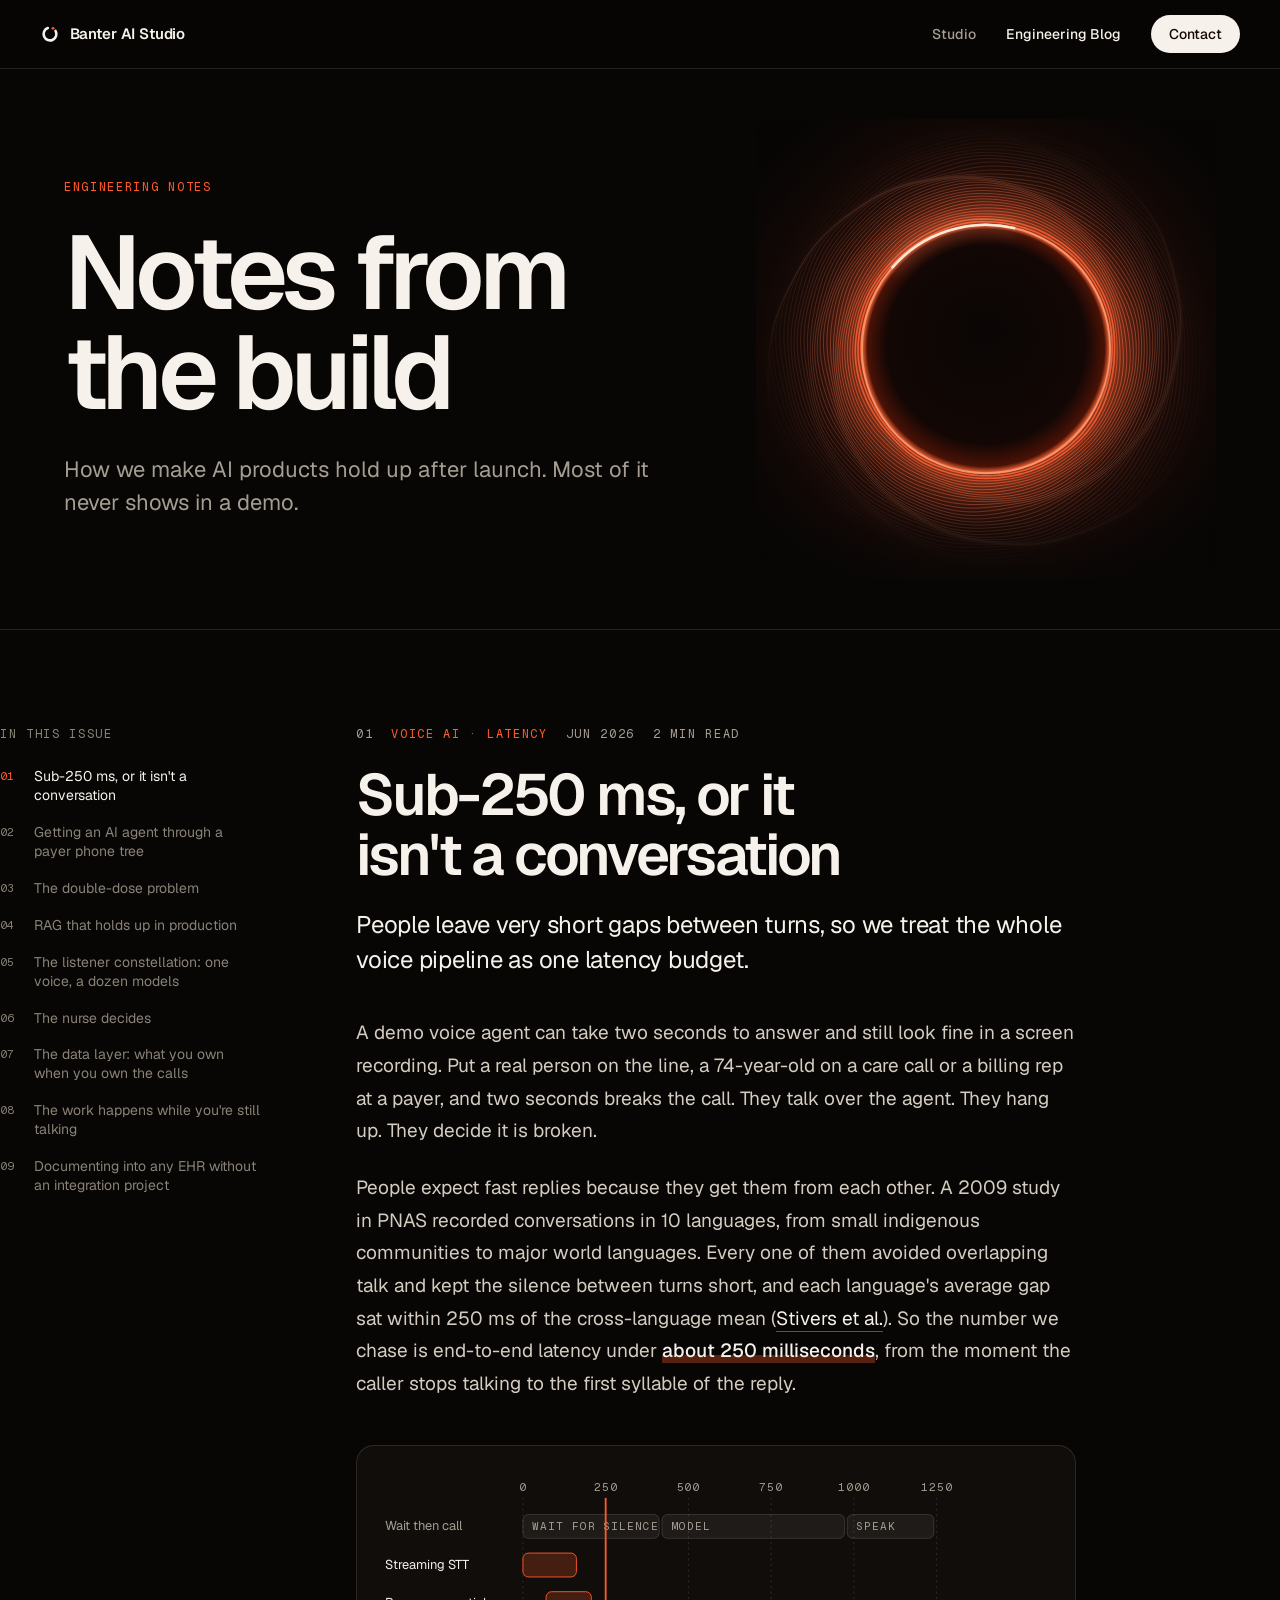
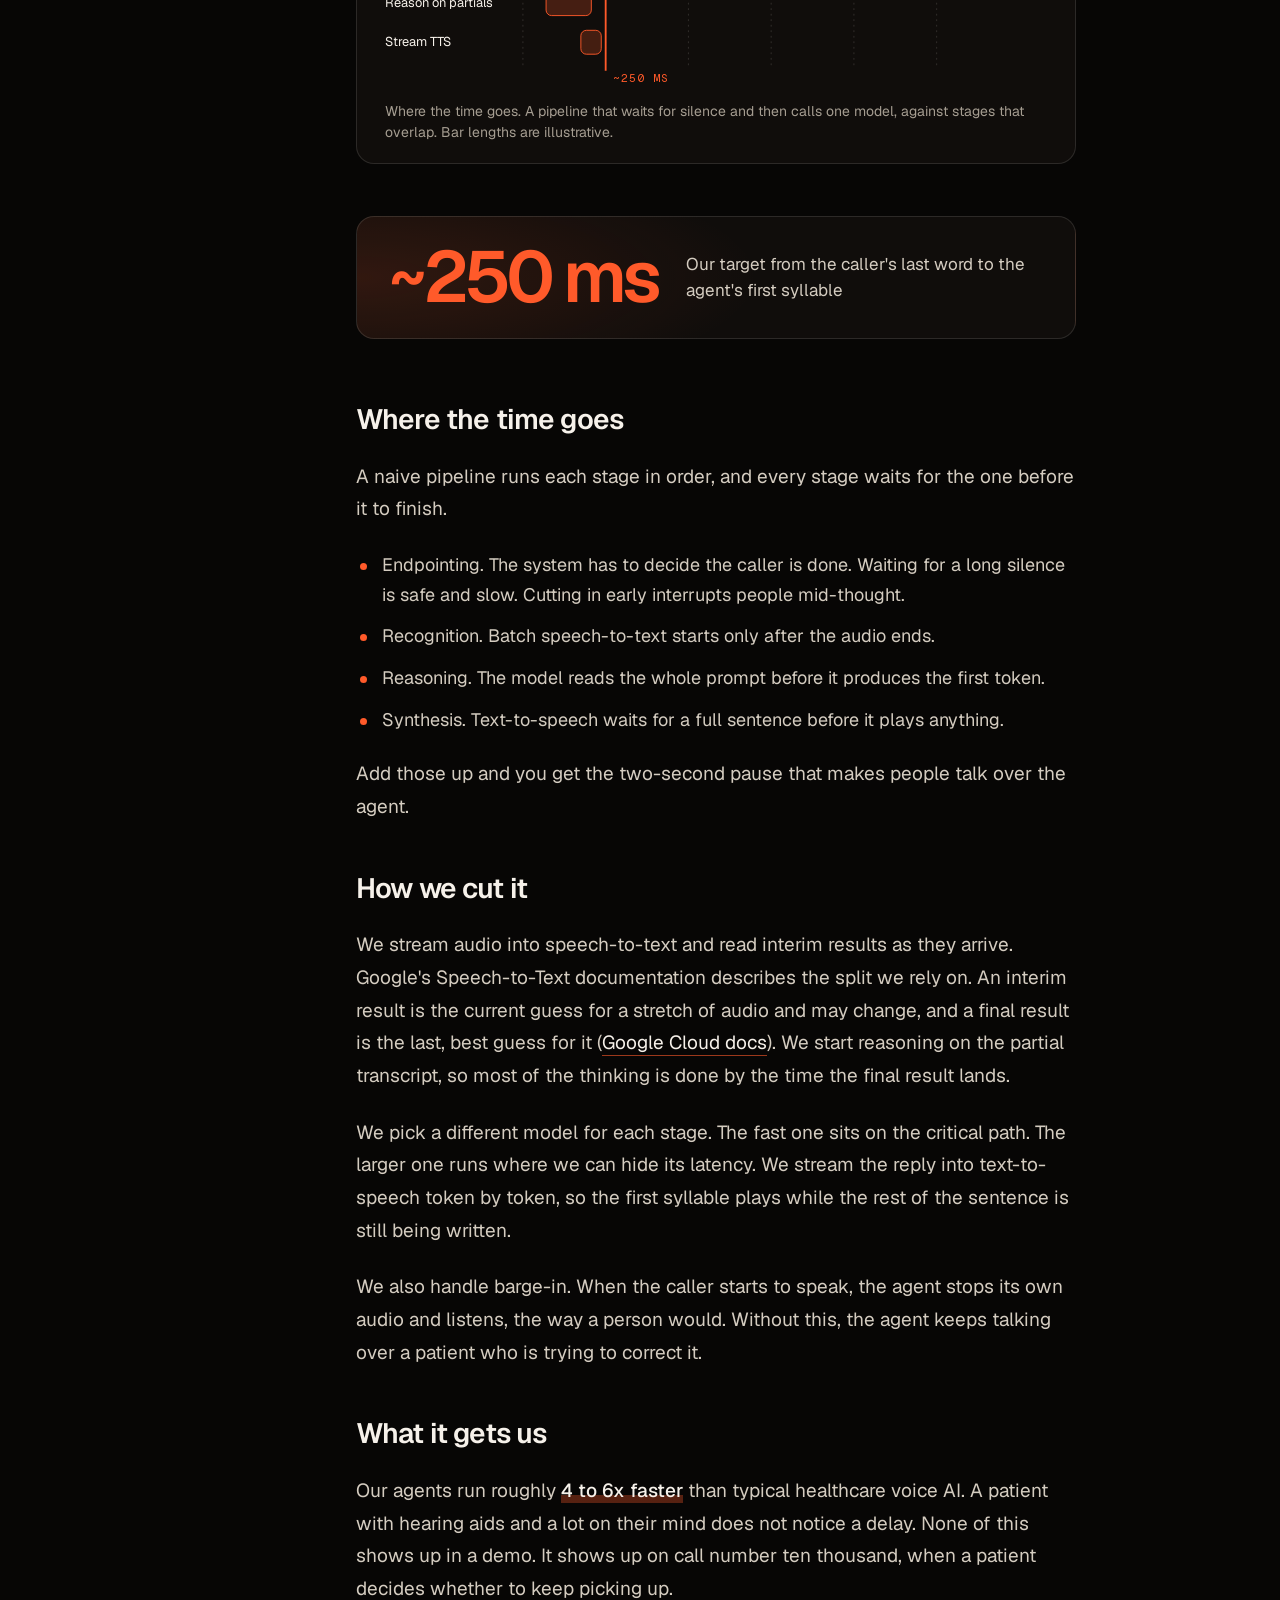
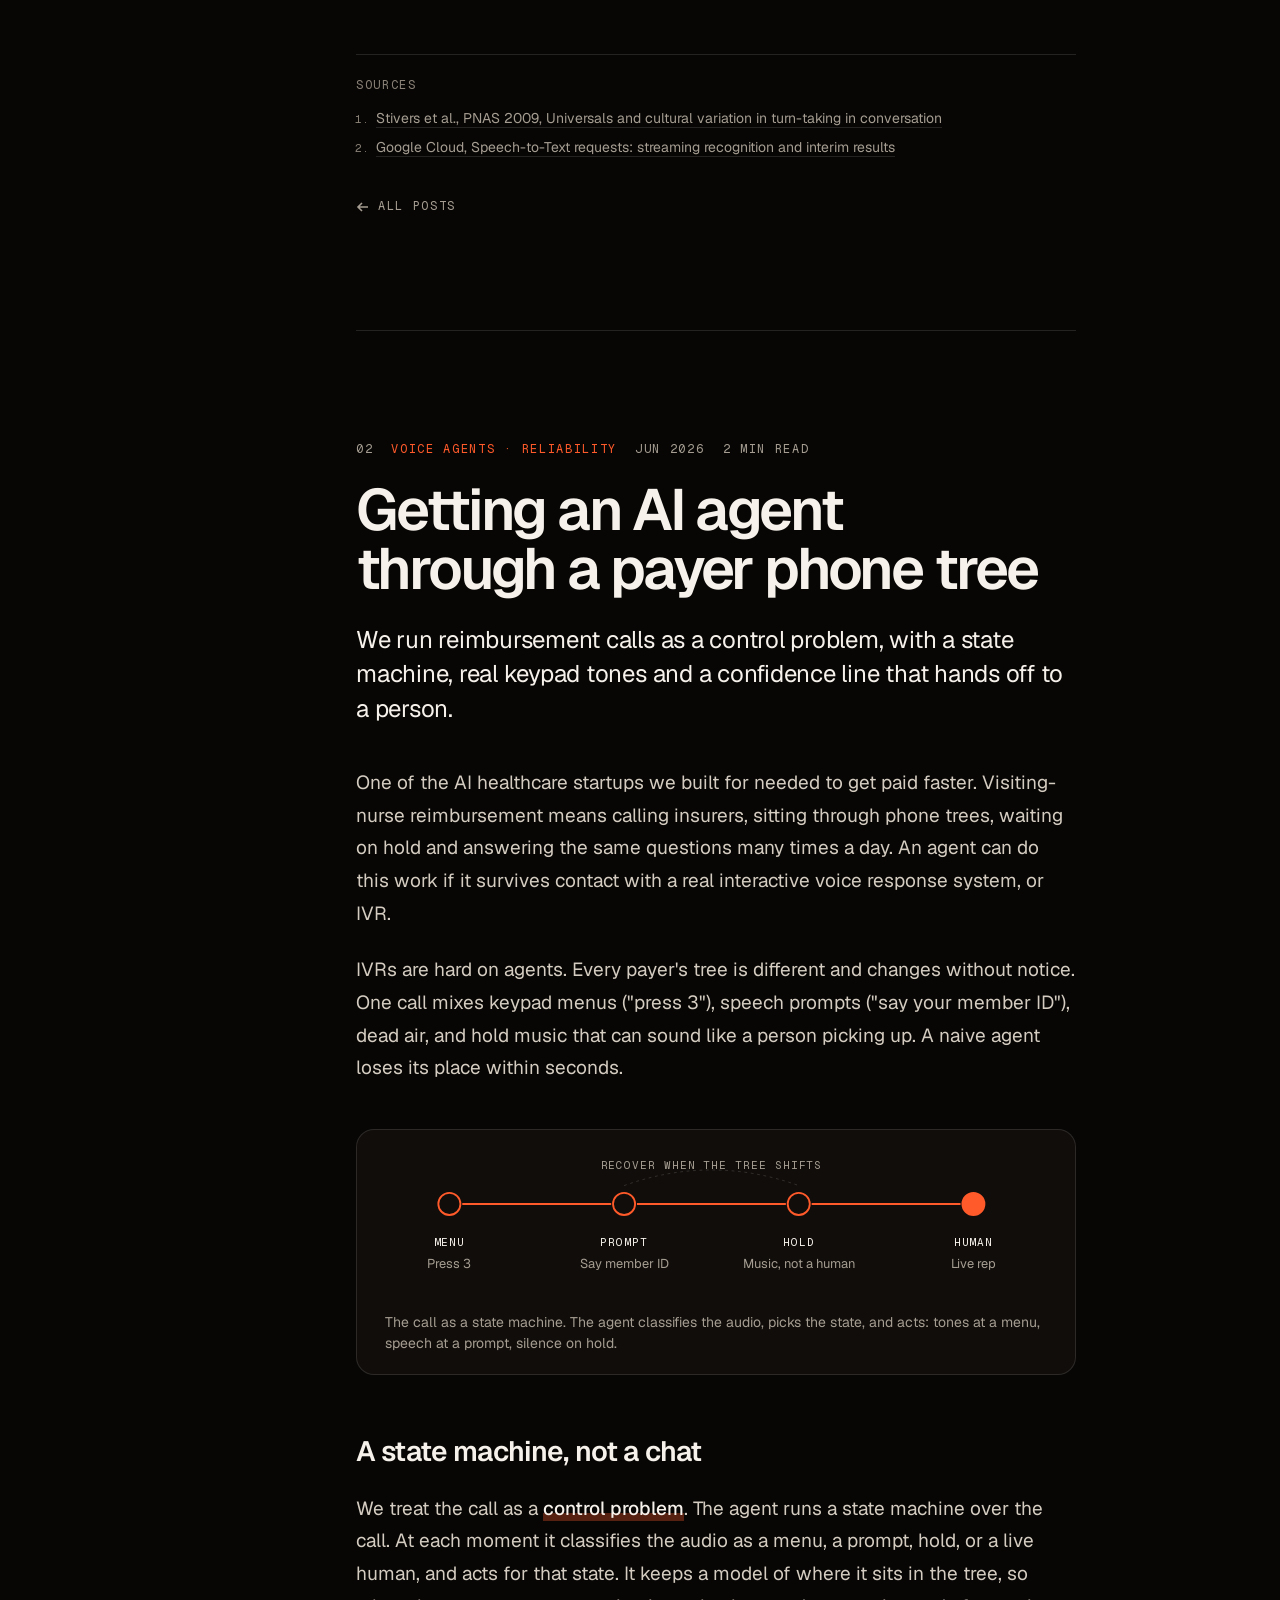
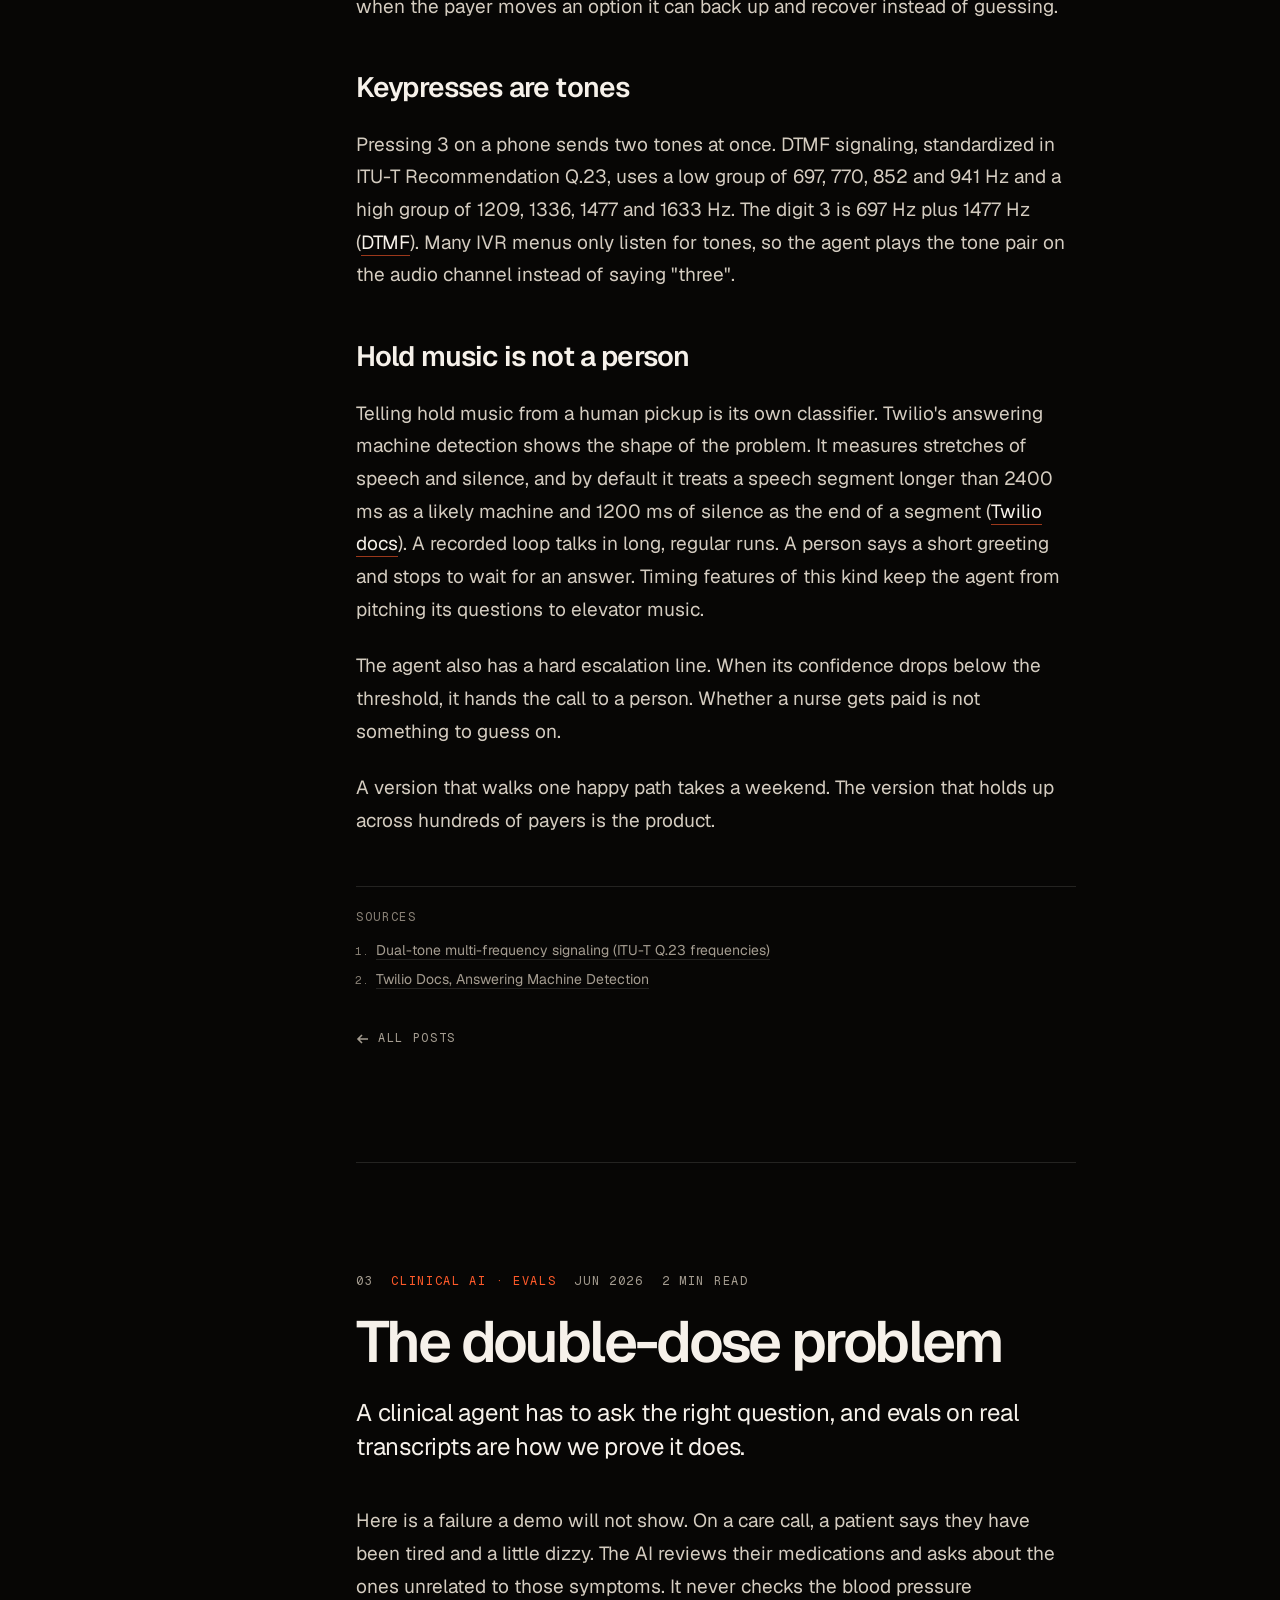
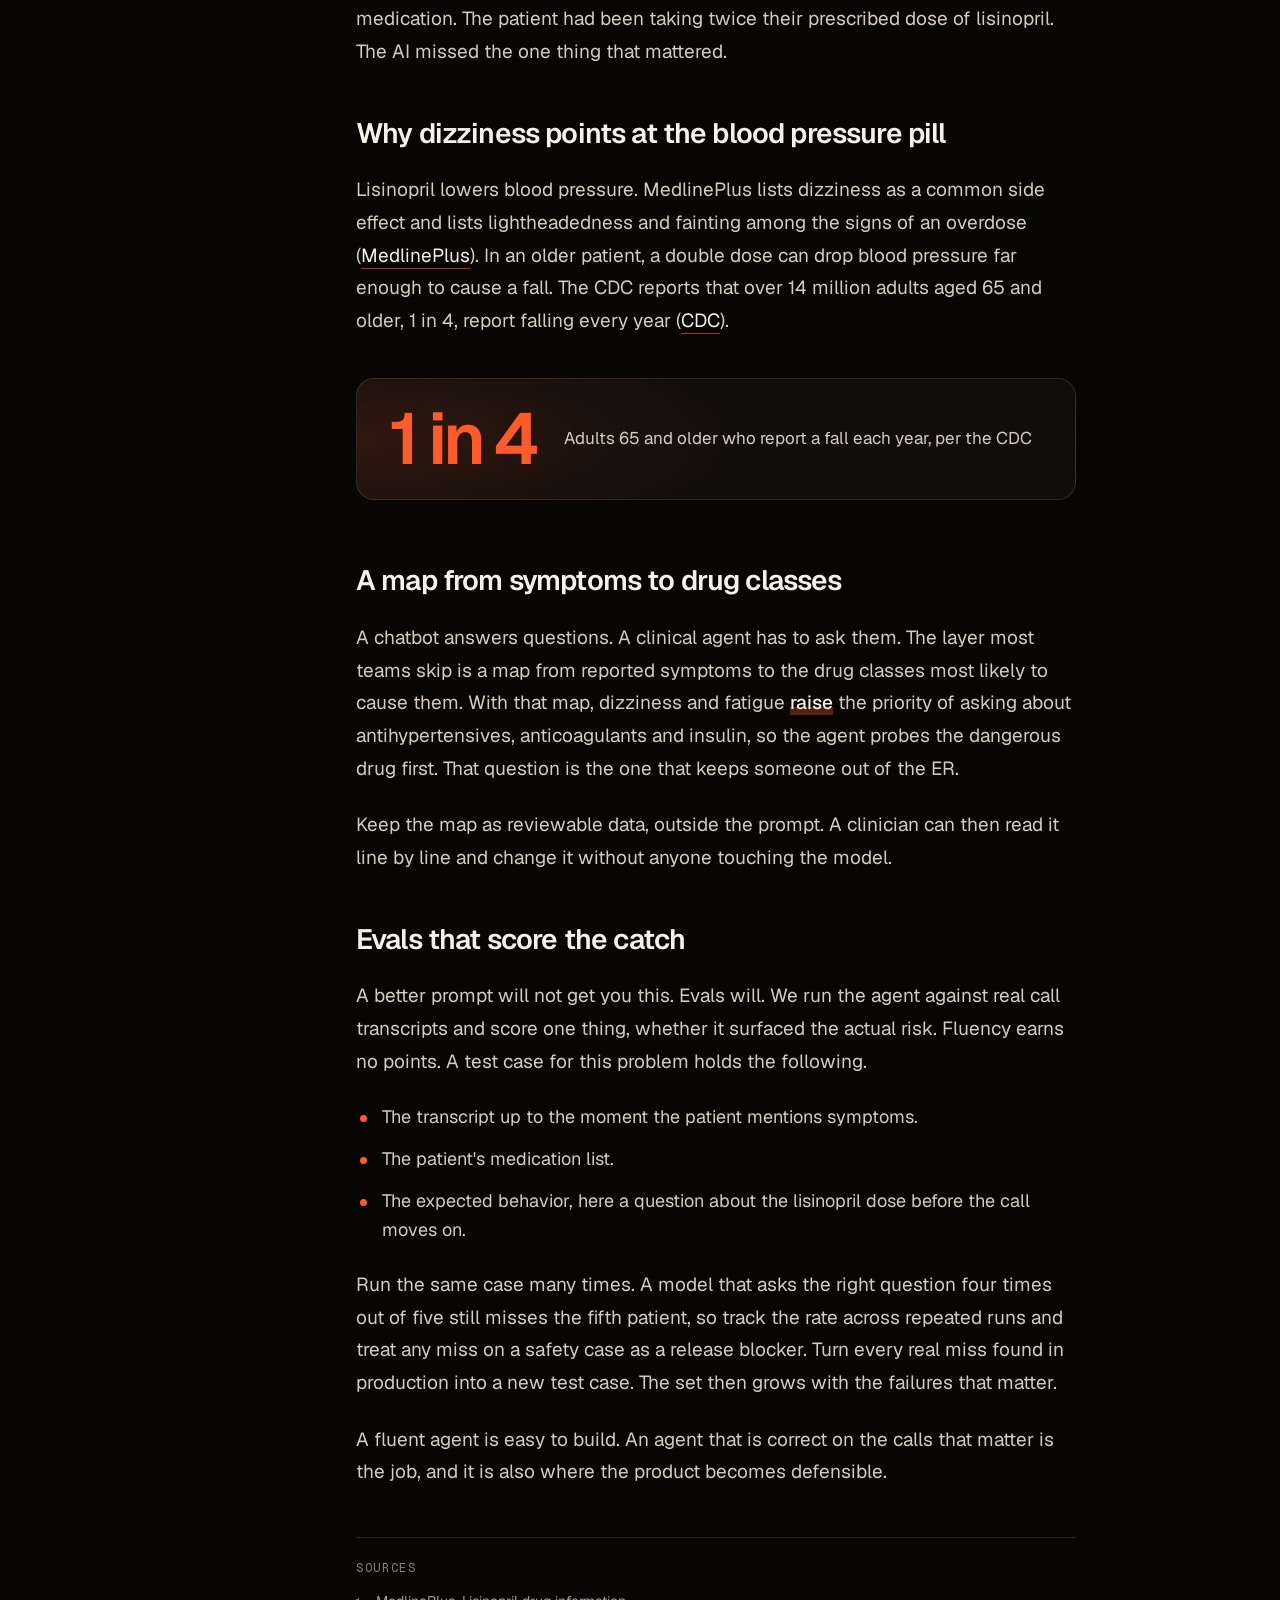
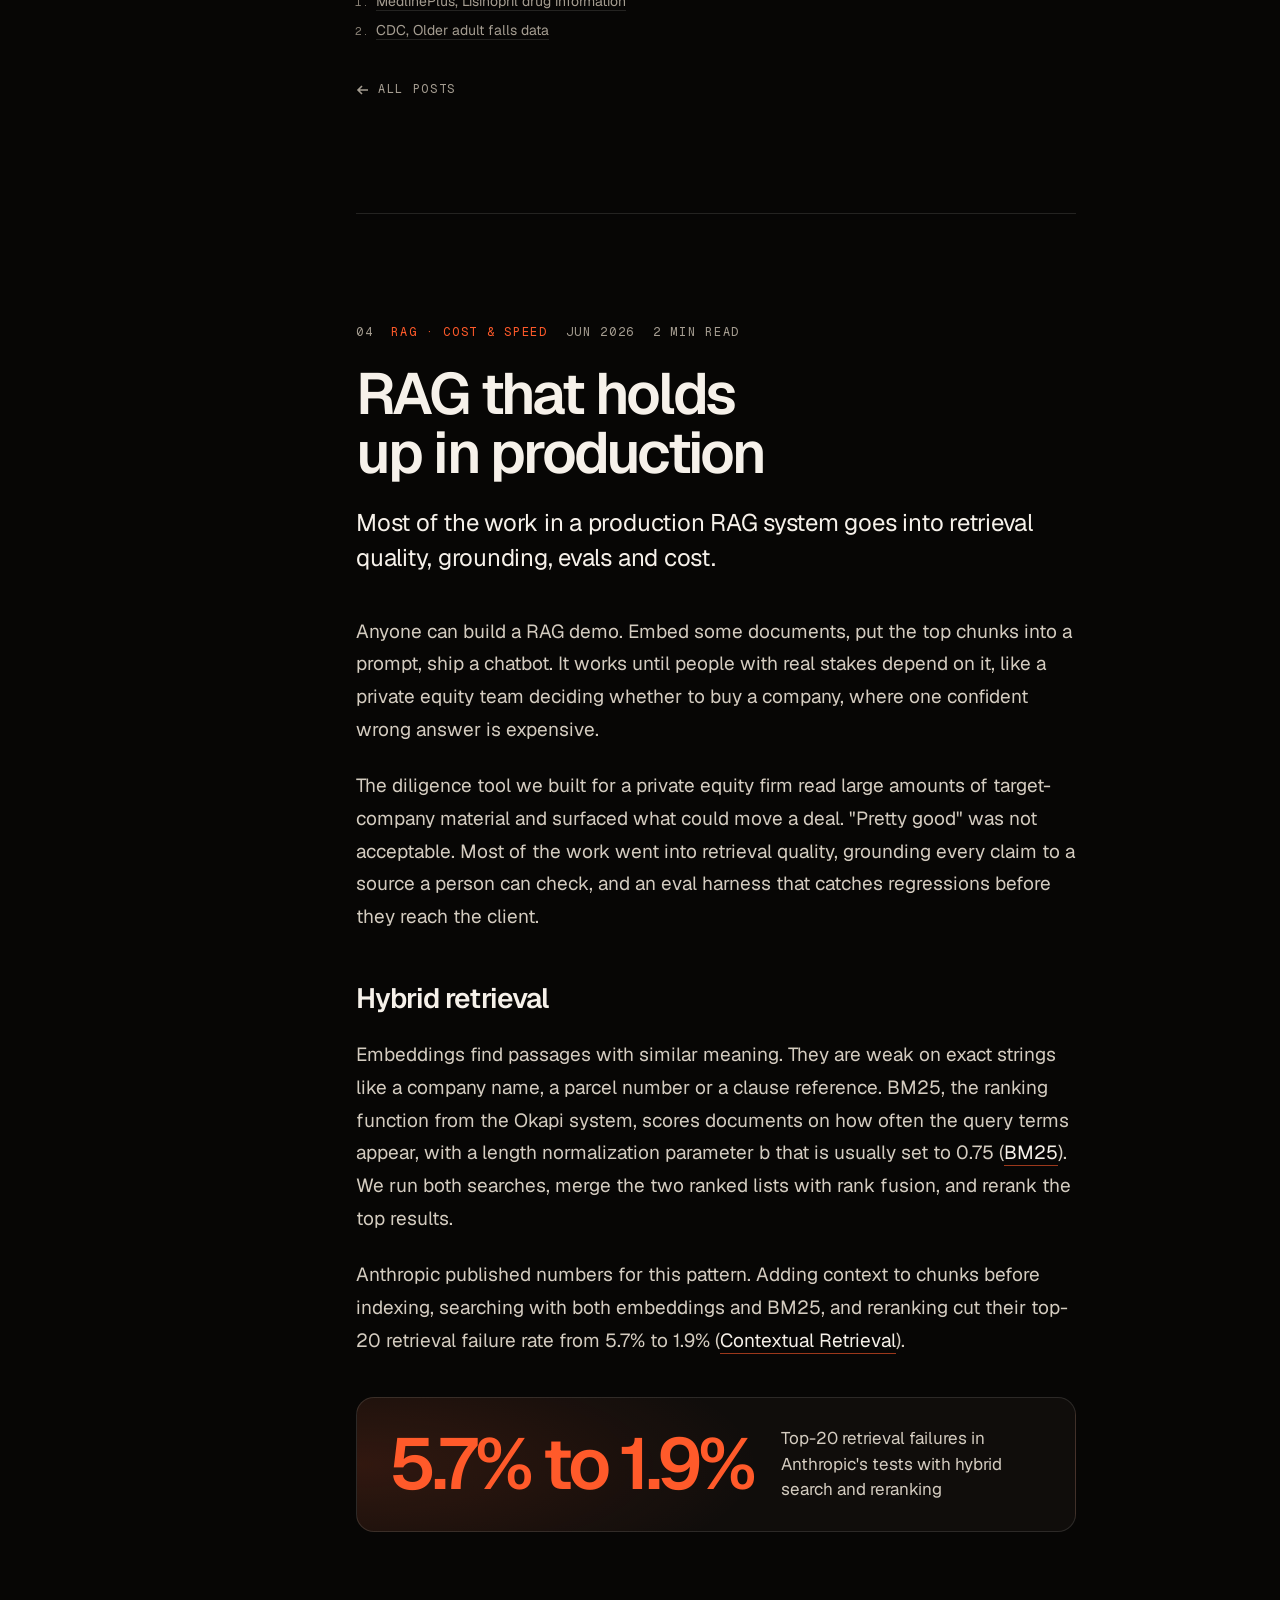
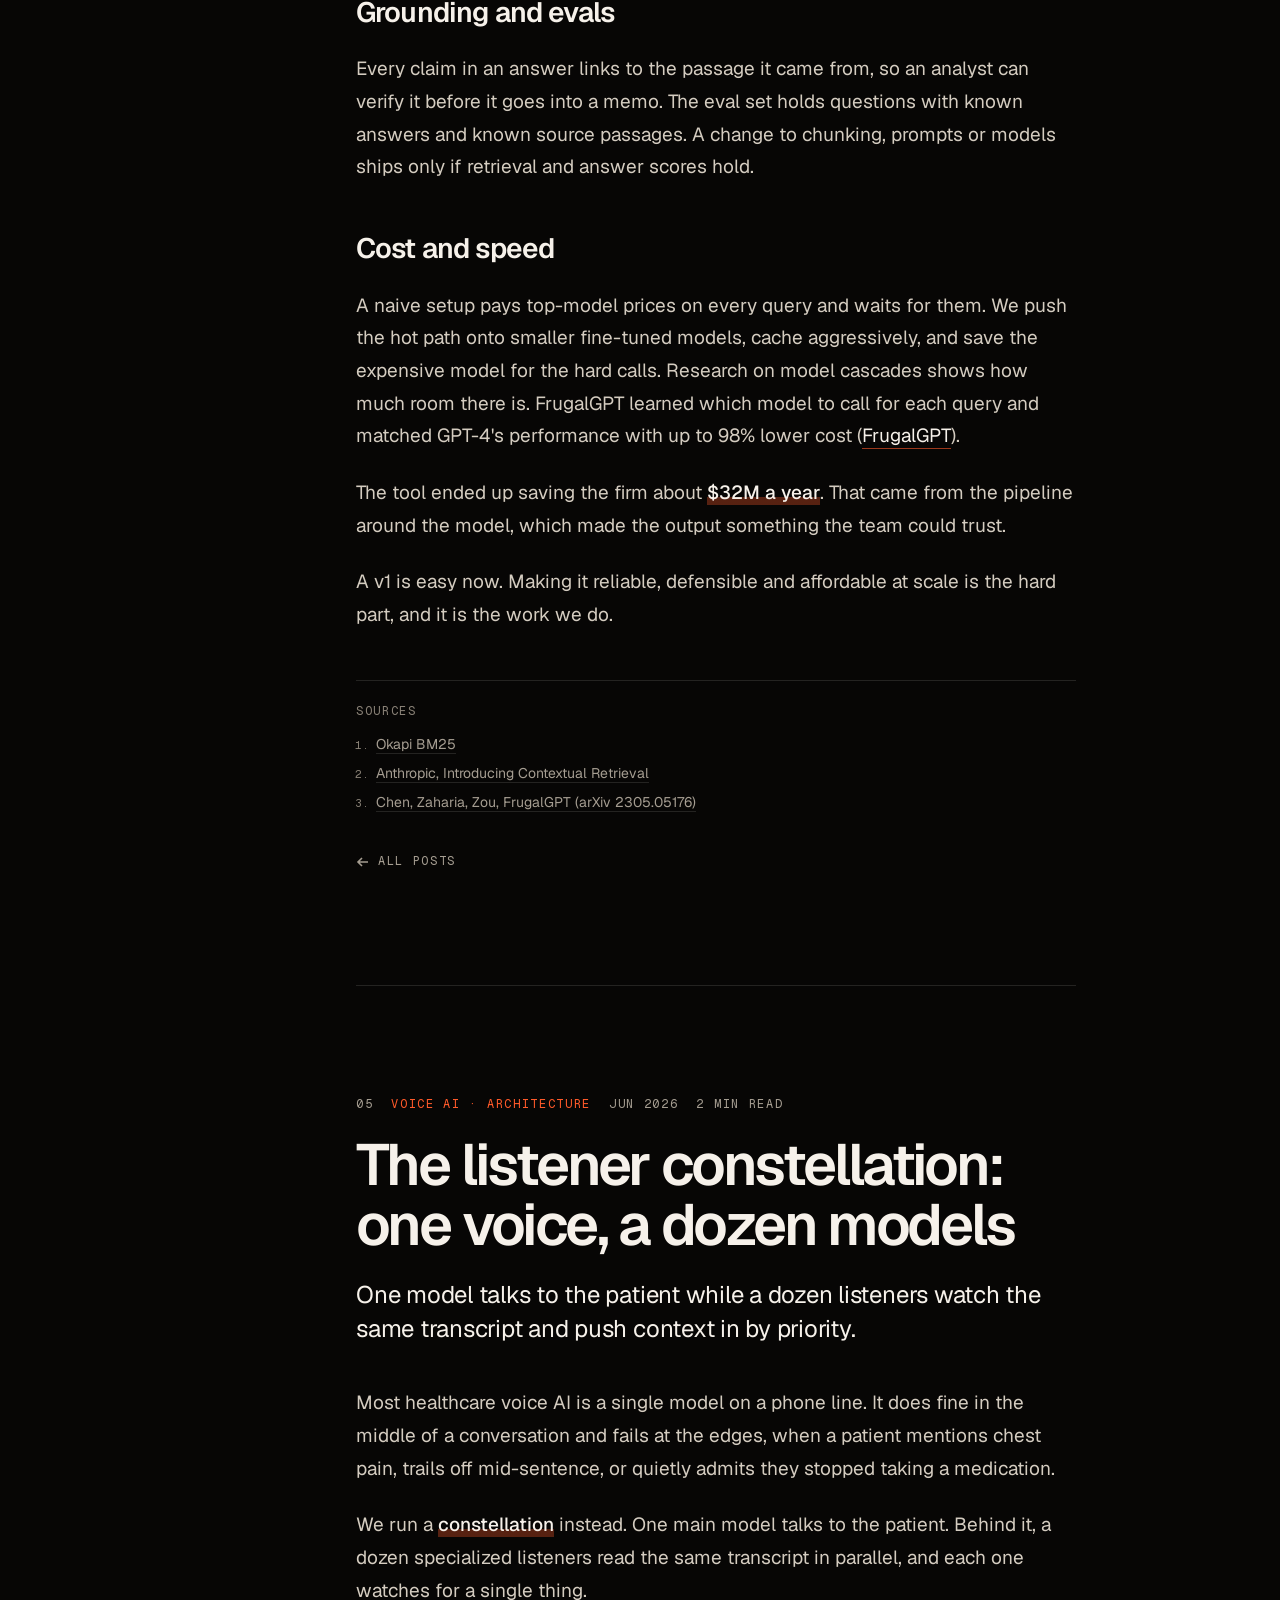
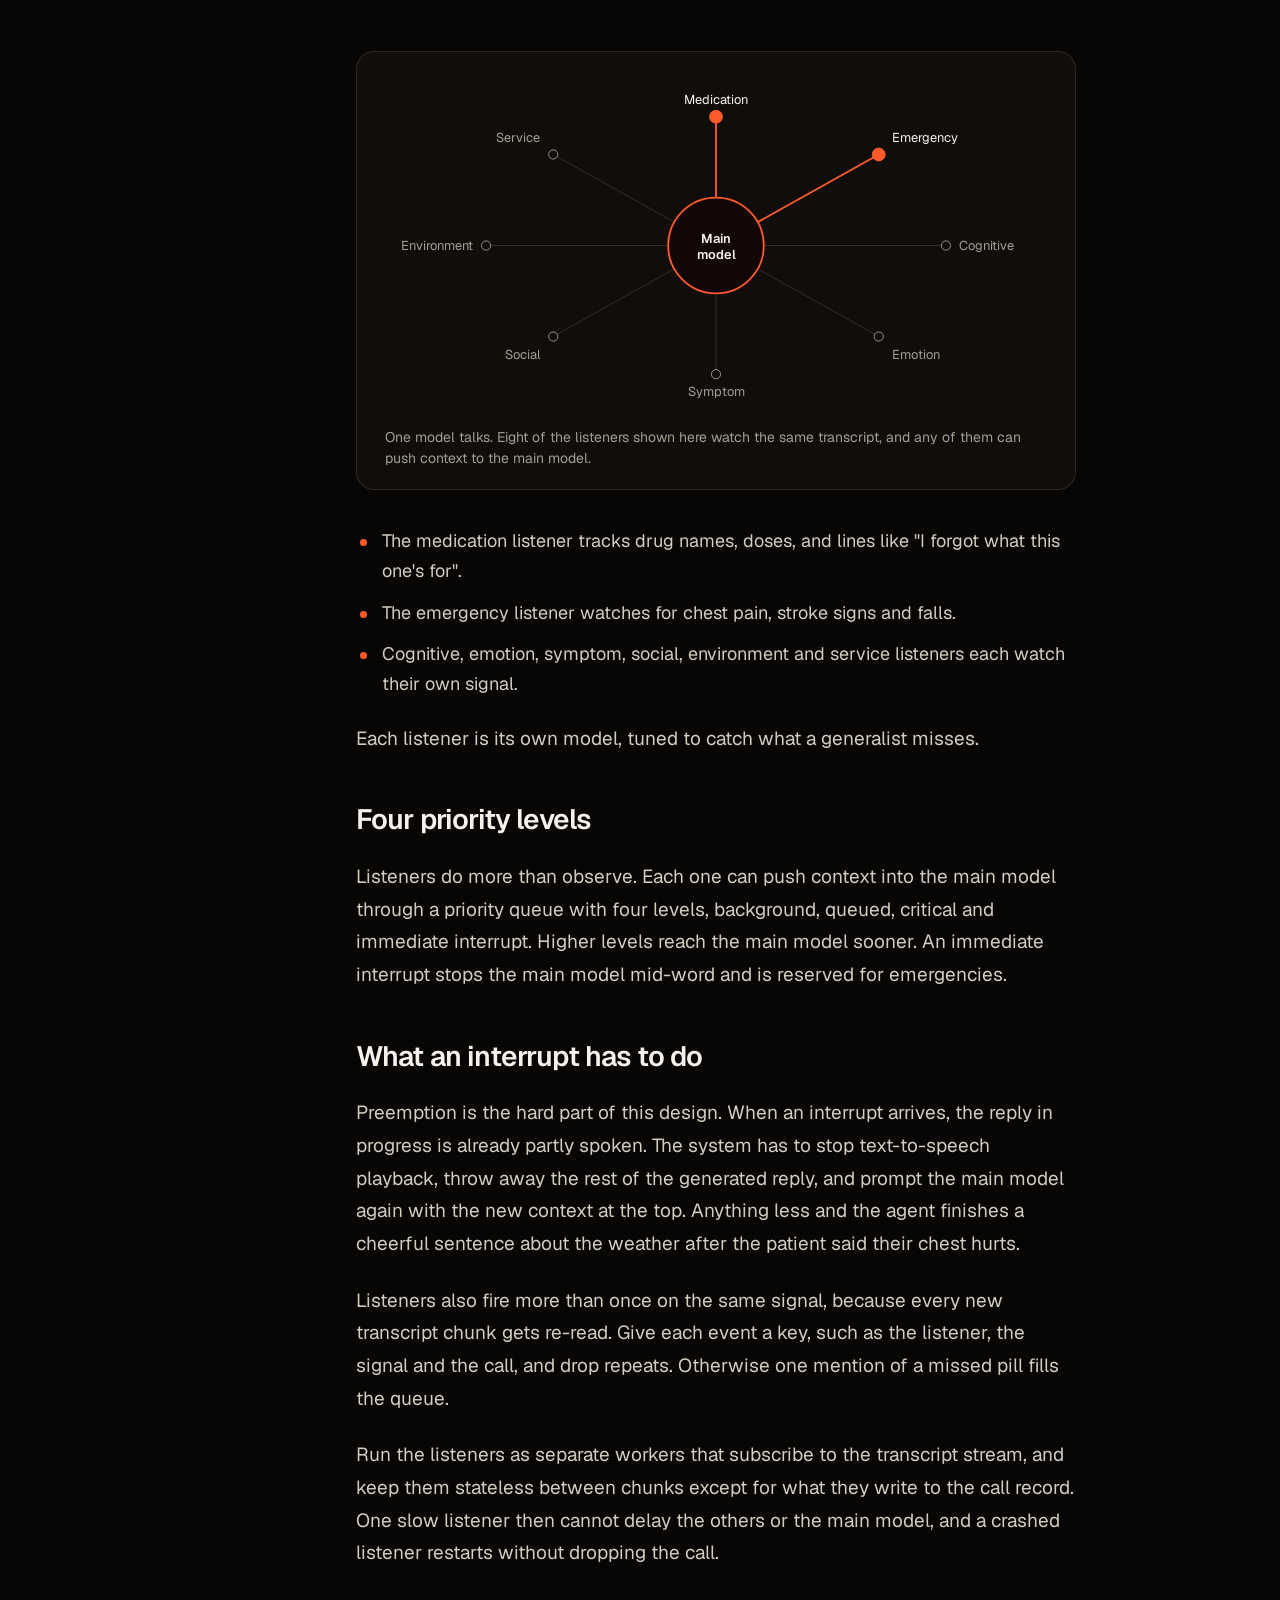
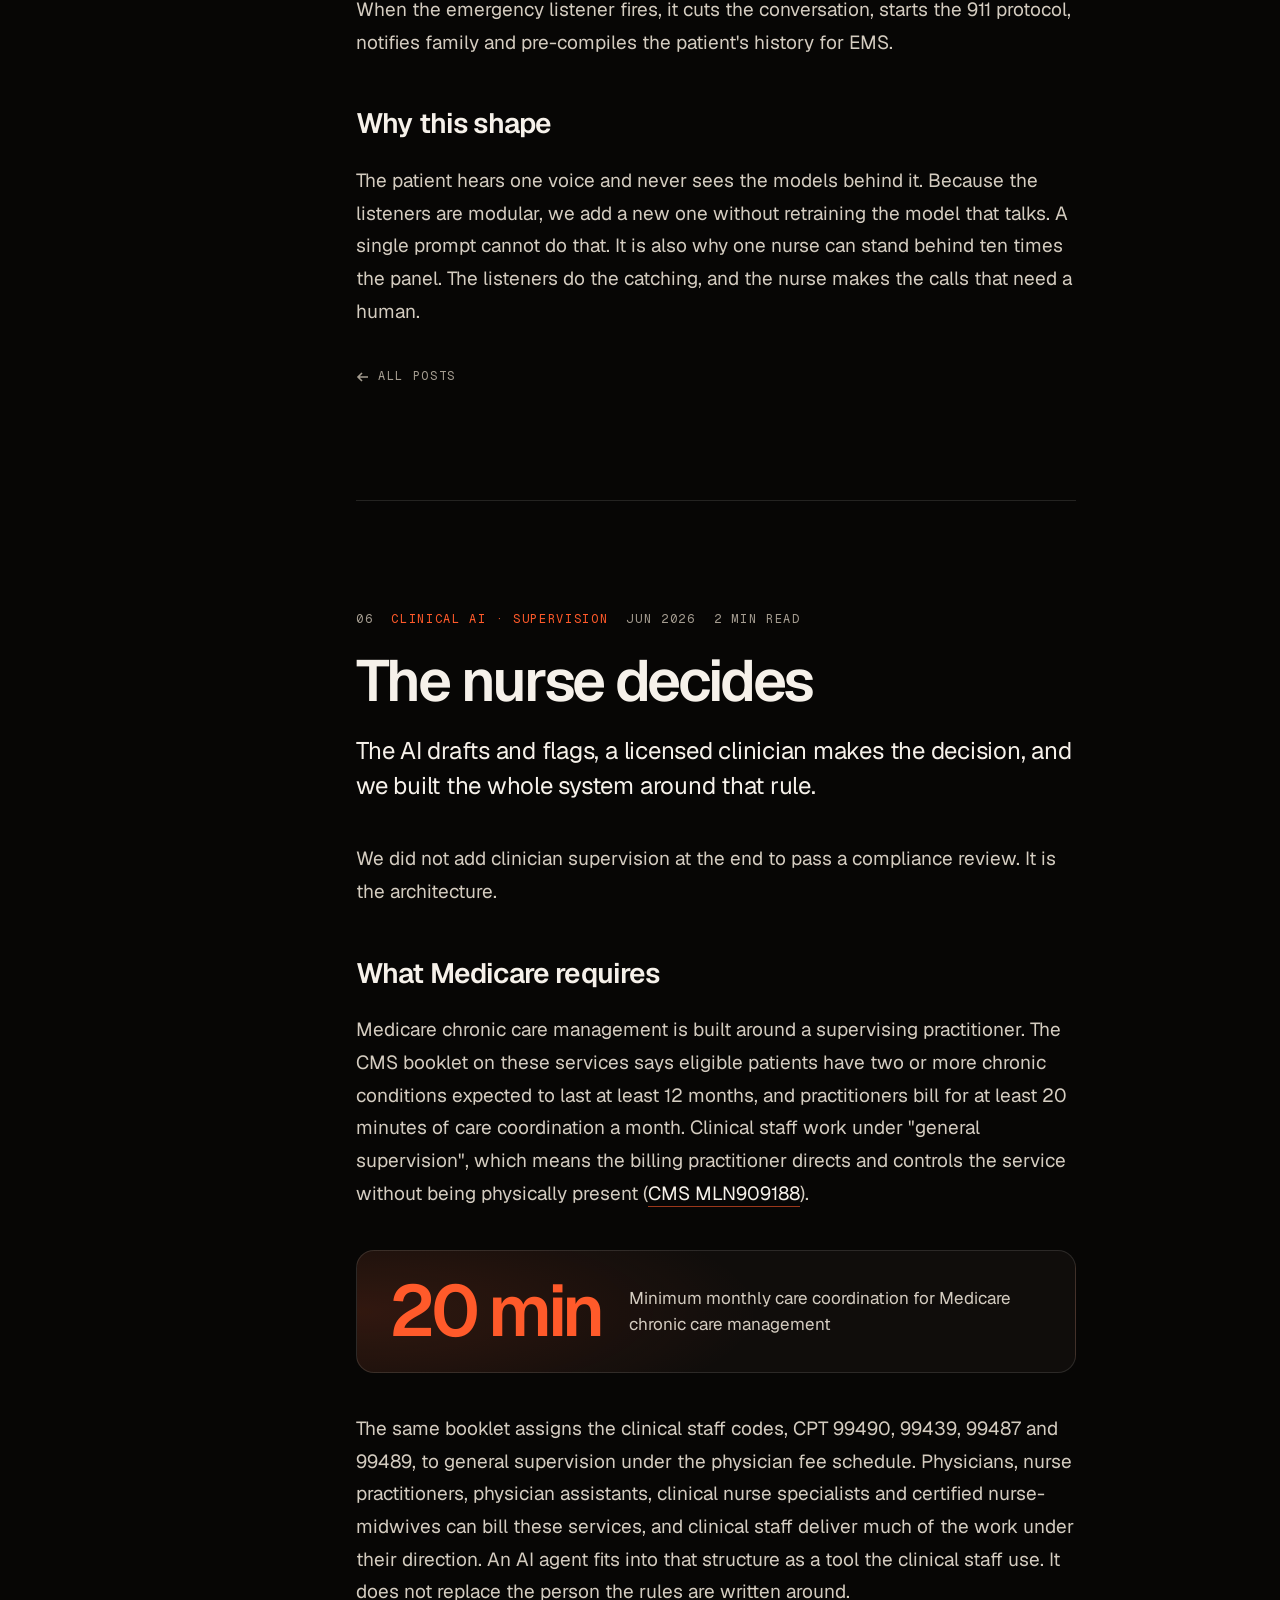
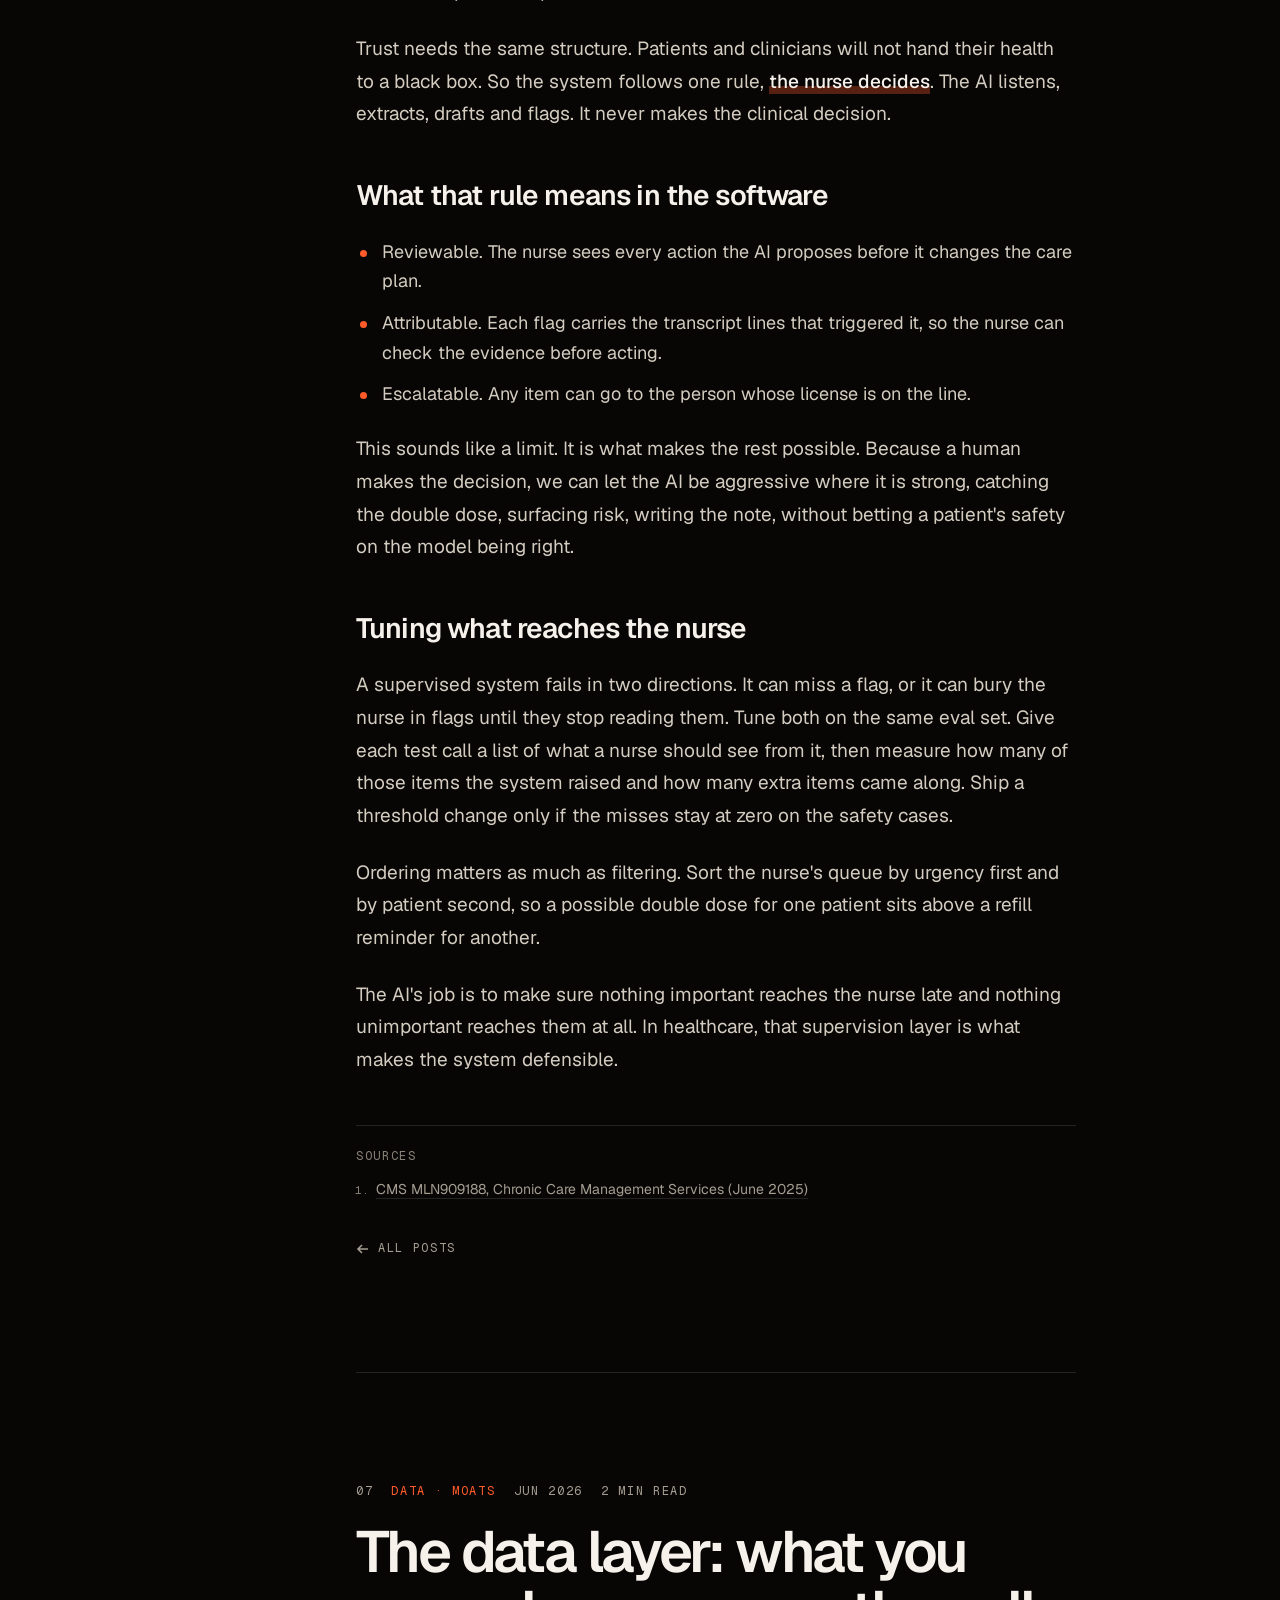
==== commit 97be37b4: "Open arc logo in the navbar and as favicon on all pages Co-Authored-By: Claude Opus 5.5 <noreply@ant" ====
--- a/blog.html
+++ b/blog.html
@@ -6,11 +6,14 @@
 <title>Banter AI Studio, Engineering Notes</title>
 <meta name="description" content="Field notes from building defensible AI products. Voice latency, phone-tree agents, clinical safety, production RAG.">
 <link rel="stylesheet" href="assets/blog.css">
+<link rel="icon" href="assets/favicon.svg" type="image/svg+xml">
+<link rel="icon" href="assets/favicon-32.png" sizes="32x32" type="image/png">
+<link rel="apple-touch-icon" href="assets/apple-touch-icon.png">
 </head>
 <body>
 <nav>
   <div class="row">
-    <a class="mark" href="index.html"><span class="dot"></span> Banter AI Studio</a>
+    <a class="mark" href="index.html"><svg class="logo" viewBox="0 0 100 100" aria-hidden="true"><path d="M77.71 34A32 32 0 1 1 39.06 19.93" fill="none" stroke="currentColor" stroke-width="13" stroke-linecap="round"/><circle cx="65.02" cy="21.75" r="7" fill="#ff5a2a"/></svg> Banter AI Studio</a>
     <div class="nav-right">
       <a class="nav-link hide-sm" href="index.html">Studio</a>
       <a class="nav-link on" href="engineering.html">Engineering Blog</a>
--- a/assets/blog.css
+++ b/assets/blog.css
@@ -18,7 +18,7 @@
 nav{position:sticky;top:0;z-index:30;background:rgba(7,6,5,.78);backdrop-filter:blur(14px);-webkit-backdrop-filter:blur(14px);border-bottom:1px solid var(--line)}
 nav .row{display:flex;align-items:center;justify-content:space-between;height:68px;max-width:1440px;margin:0 auto;padding:0 40px}
 .mark{display:flex;align-items:center;gap:.6rem;font-weight:600;font-size:15px;letter-spacing:-.01em}
-.mark .dot{width:15px;height:15px;border:2px solid var(--ink);border-radius:50%;border-right-color:transparent;display:inline-block;transform:rotate(-45deg)}
+.mark .logo{width:20px;height:20px;display:block;flex:none}
 .nav-right{display:flex;gap:30px;align-items:center}
 .nav-link{font-size:14px;font-weight:500;color:var(--mute);transition:color .2s}
 .nav-link:hover,.nav-link.on{color:var(--ink)}
